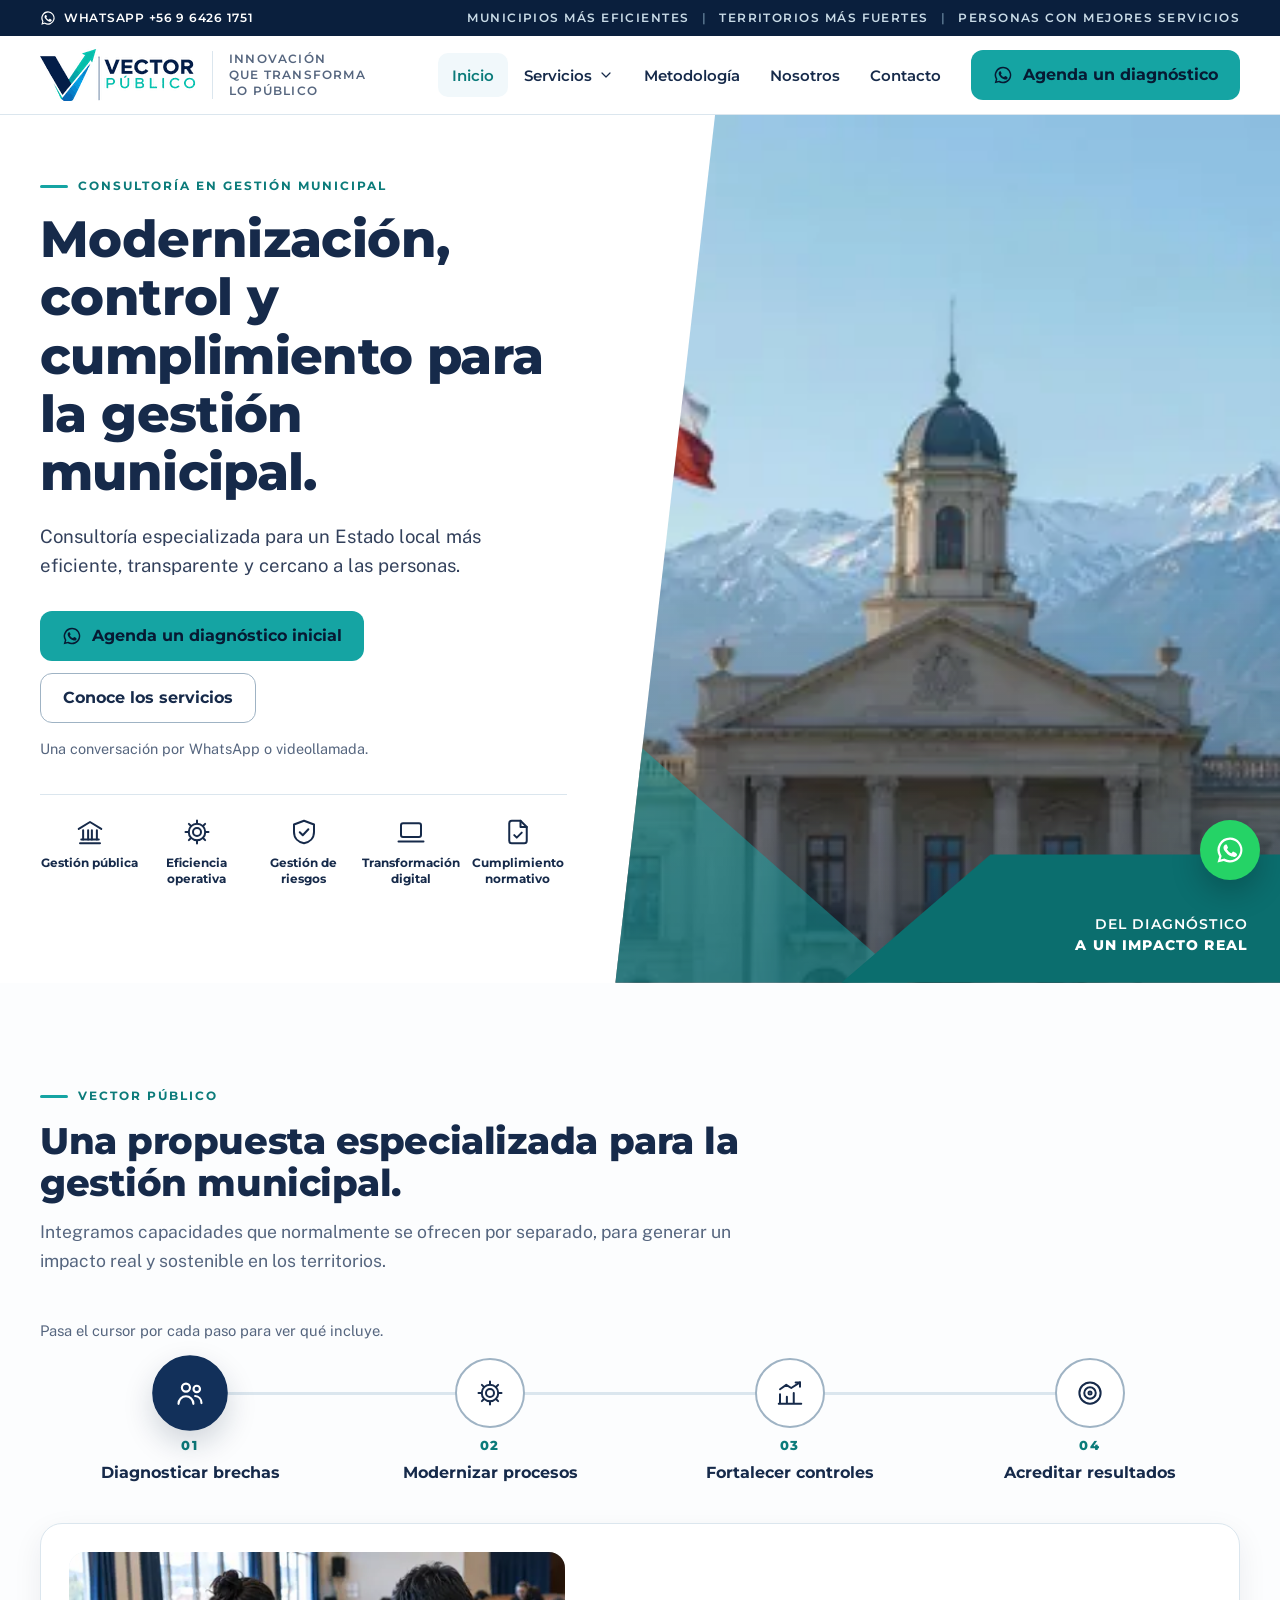
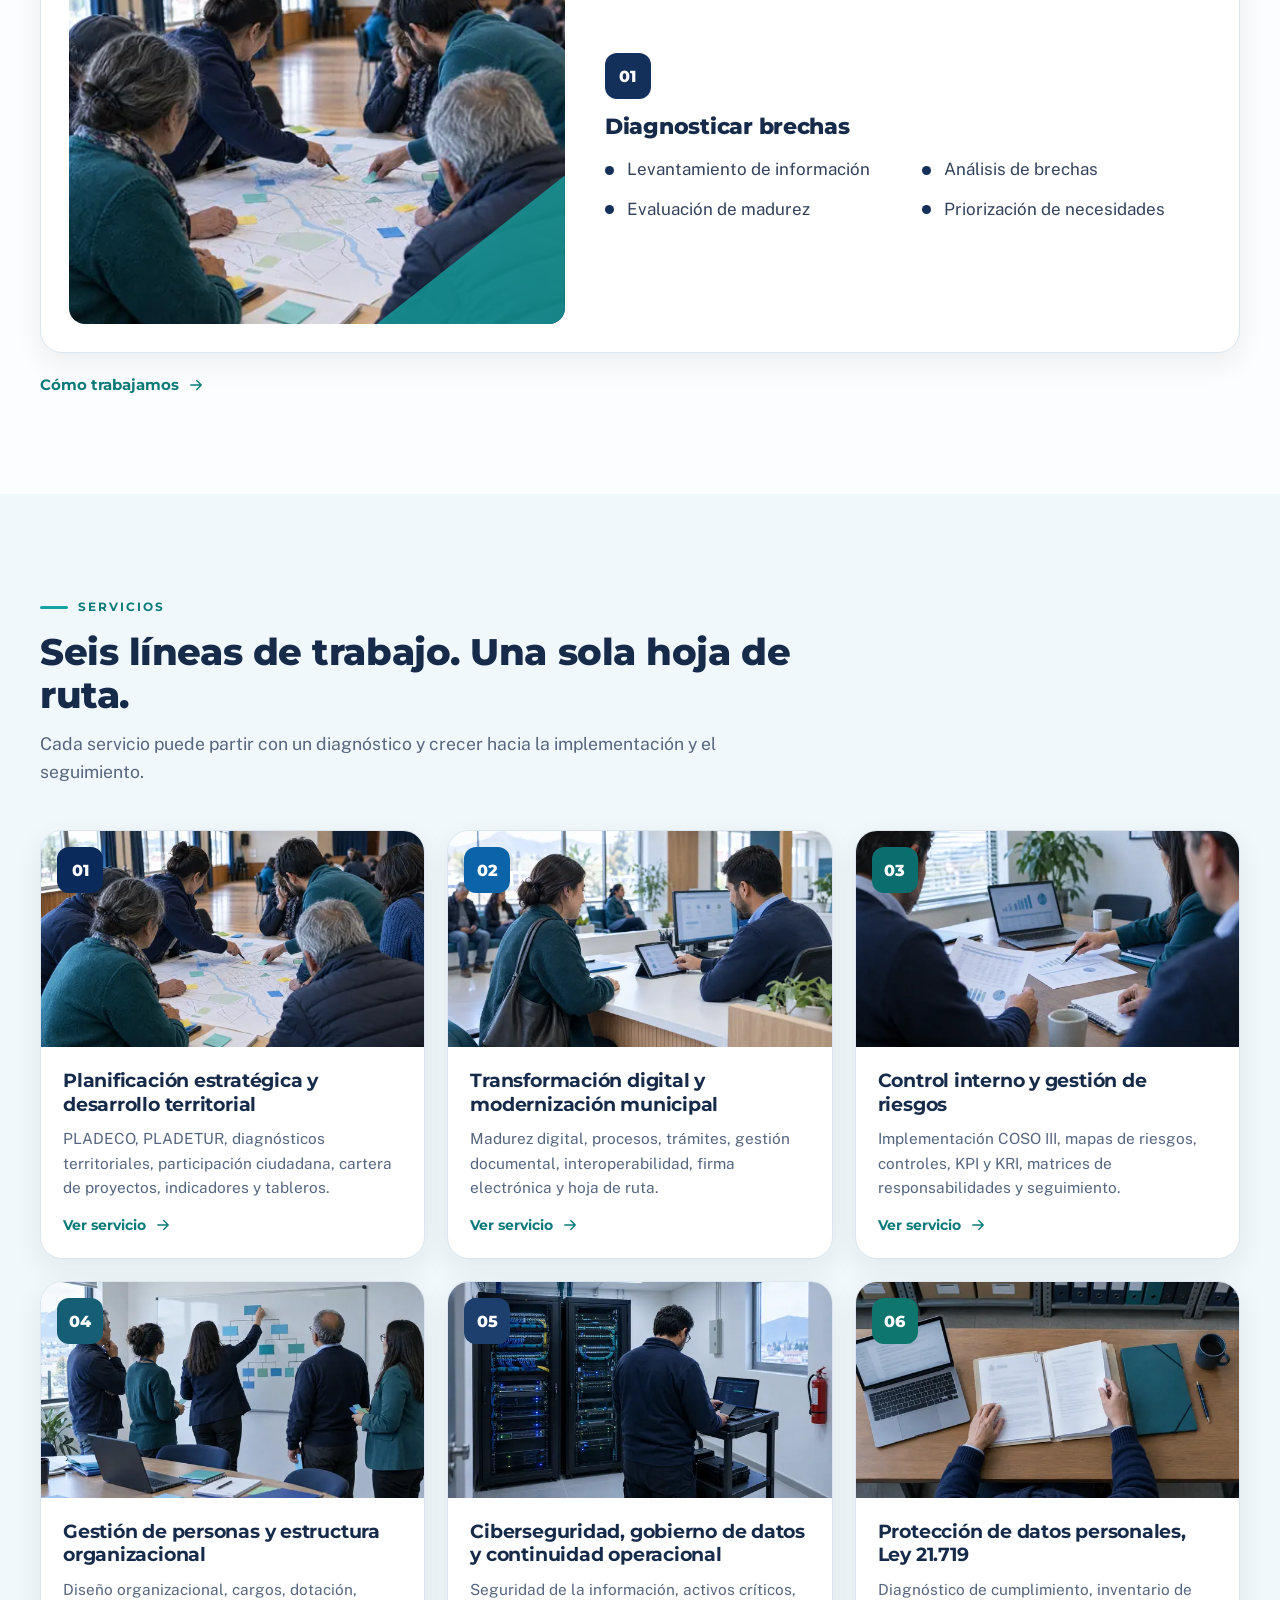
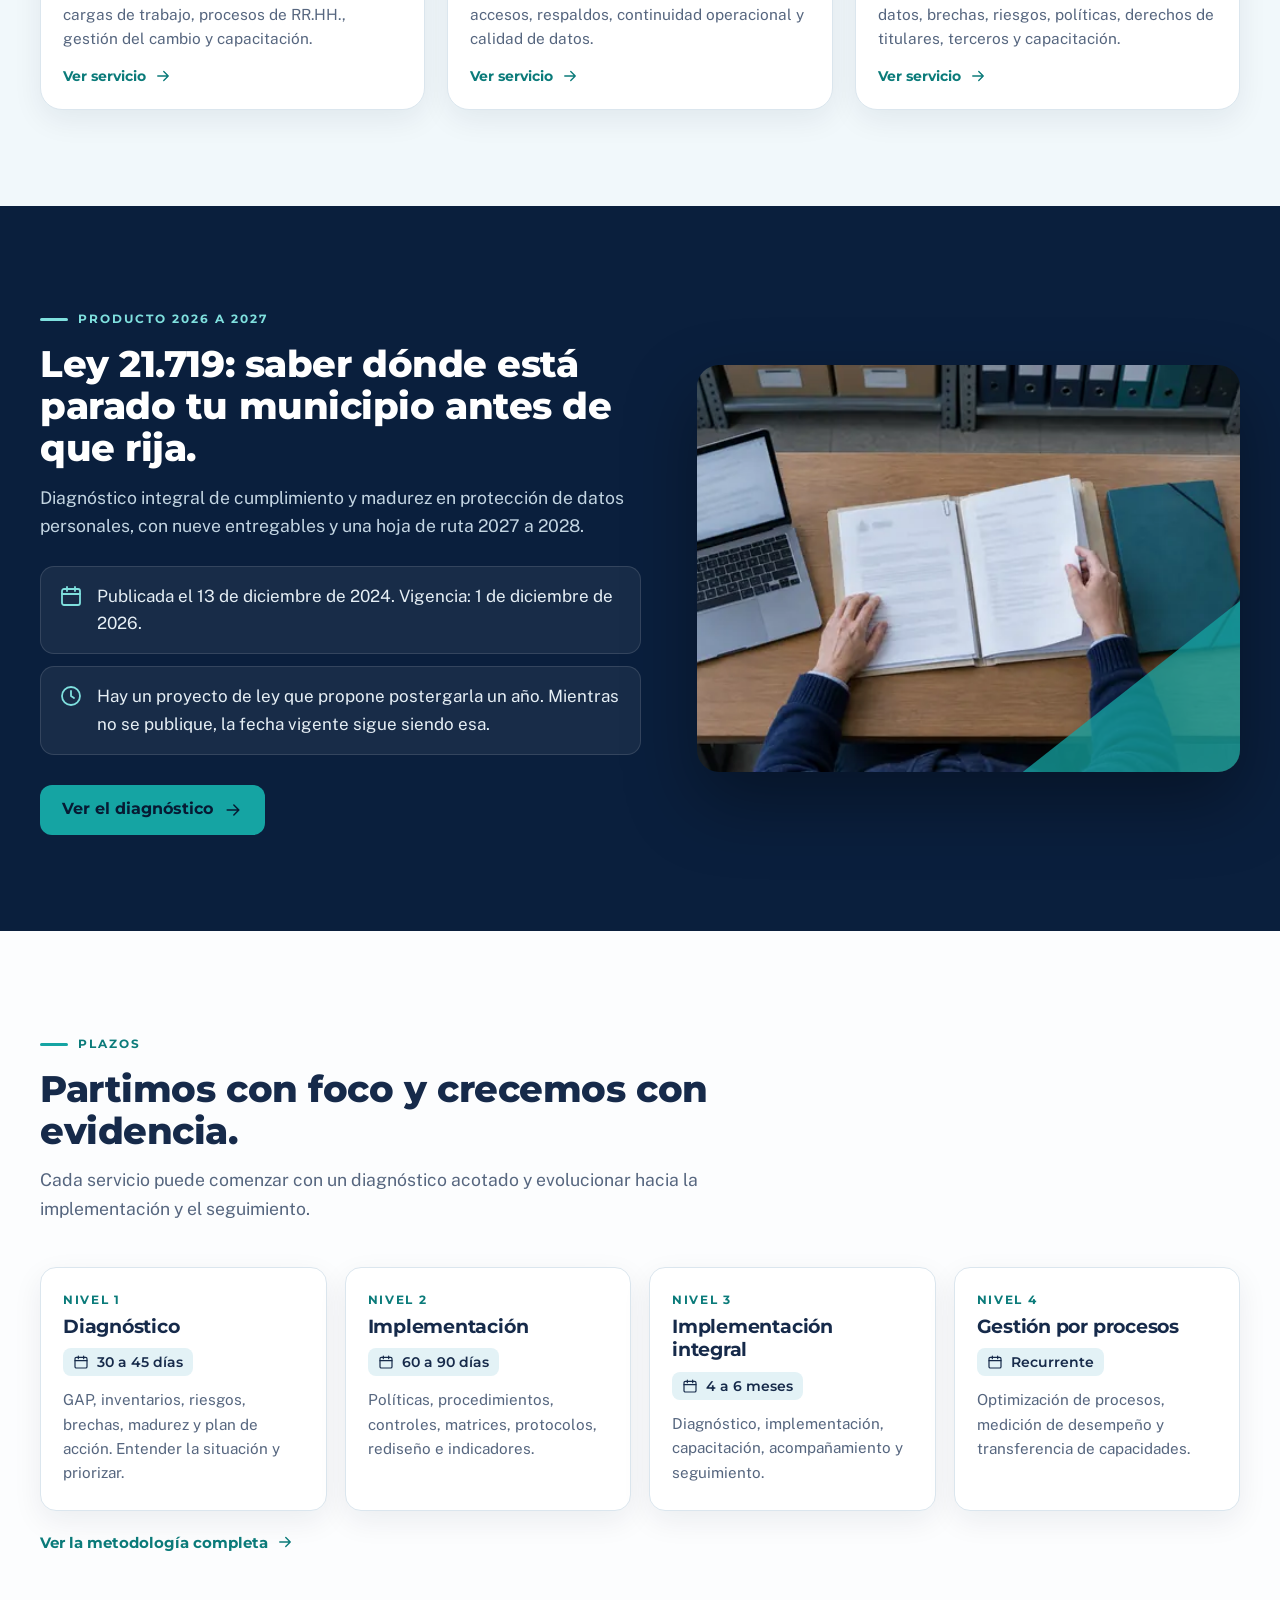
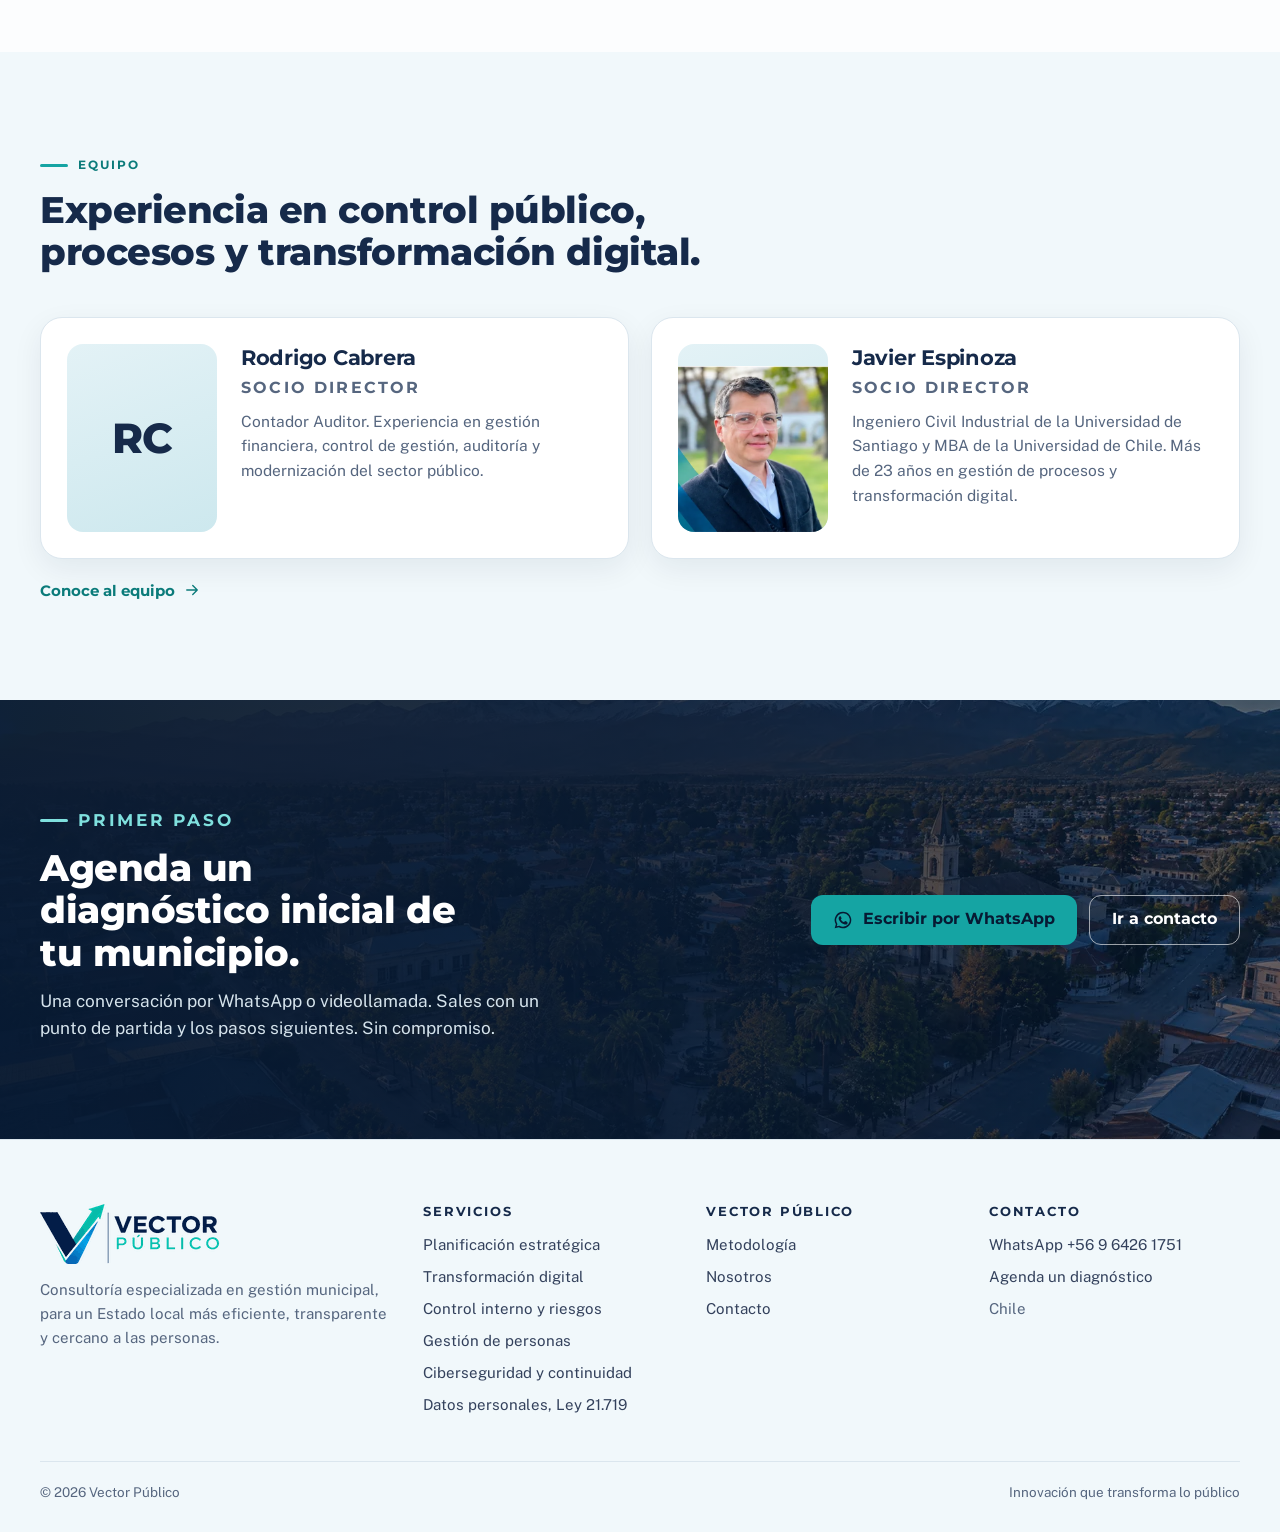
==== index.html @ 1b6b4bf6 "Video del inicio también en celular, con el scroll - Versión liviana del video para celular y tablet" ====
<!doctype html>
<html lang="es-CL">
<head>
<meta charset="utf-8">
<meta name="robots" content="noindex, nofollow">
<meta name="viewport" content="width=device-width, initial-scale=1">
<title>Vector Público · Consultoría en gestión municipal</title>
<meta name="description" content="Consultoría especializada para municipios: planificación y PLADECO, transformación digital, control interno COSO III, gestión de personas, ciberseguridad y protección de datos personales Ley 21.719.">
<meta name="theme-color" content="#0a1f3d">
<!-- DEPLOY STEP: confirmar el dominio en canonical, og:url y og:image -->
<link rel="canonical" href="https://www.vectorpublico.cl/">
<meta property="og:type" content="website">
<meta property="og:locale" content="es_CL">
<meta property="og:site_name" content="Vector Público">
<meta property="og:title" content="Vector Público · Consultoría en gestión municipal">
<meta property="og:description" content="Consultoría especializada para municipios: planificación y PLADECO, transformación digital, control interno COSO III, gestión de personas, ciberseguridad y protección de datos personales Ley 21.719.">
<meta property="og:url" content="https://platoniaaa.github.io/Pagina-para-Vector-Publico/">
<meta property="og:image" content="https://platoniaaa.github.io/Pagina-para-Vector-Publico/assets/img/og-1200.jpg">
<link rel="icon" type="image/png" sizes="64x64" href="assets/favicon-64.png">
<link rel="apple-touch-icon" href="assets/apple-touch-icon.png">
<link rel="preload" href="assets/fonts/montserrat-latin.woff2" as="font" type="font/woff2" crossorigin>
<link rel="preload" href="assets/fonts/publicsans-latin.woff2" as="font" type="font/woff2" crossorigin>
<link rel="stylesheet" href="assets/site.css">
<script>document.documentElement.classList.add('js');setTimeout(function(){if(!window.VP_READY)document.documentElement.classList.remove('js')},3000)</script>
<script type="application/ld+json">{"@context": "https://schema.org", "@type": "ProfessionalService", "name": "Vector Público", "slogan": "Innovación que transforma lo público", "description": "Consultoría especializada en gestión municipal: planificación, transformación digital, control interno, gestión de personas, ciberseguridad y protección de datos personales.", "url": "https://www.vectorpublico.cl/", "logo": "https://www.vectorpublico.cl/assets/logo-480.png", "telephone": "+56964261751", "areaServed": {"@type": "Country", "name": "Chile"}}</script>
</head>
<body>
<a class="skip" href="#contenido">Saltar al contenido</a>
<svg width="0" height="0" style="position:absolute" aria-hidden="true" focusable="false"><symbol id="i-columns" viewBox="0 0 24 24"><path d="M3 9.5L12 4l9 5.5"/><path d="M4 21h16M5 18h14"/><path d="M6.5 10.5V18M10.5 10.5V18M13.5 10.5V18M17.5 10.5V18"/></symbol><symbol id="i-gear" viewBox="0 0 24 24"><circle cx="12" cy="12" r="3.2"/><path d="M12 2.8v2.4M12 18.8v2.4M2.8 12h2.4M18.8 12h2.4M5.5 5.5l1.7 1.7M16.8 16.8l1.7 1.7M5.5 18.5l1.7-1.7M16.8 7.2l1.7-1.7"/><circle cx="12" cy="12" r="6.6"/></symbol><symbol id="i-shield" viewBox="0 0 24 24"><path d="M12 3l8 3v6c0 5-3.5 8.2-8 9-4.5-.8-8-4-8-9V6l8-3z"/><path d="M8.6 12.2l2.4 2.4 4.5-4.8"/></symbol><symbol id="i-laptop" viewBox="0 0 24 24"><rect x="4" y="5" width="16" height="11" rx="1.6"/><path d="M2 19.5h20"/></symbol><symbol id="i-doccheck" viewBox="0 0 24 24"><path d="M14 3H7a2 2 0 0 0-2 2v14a2 2 0 0 0 2 2h10a2 2 0 0 0 2-2V8z"/><path d="M14 3v5h5"/><path d="M9 14.5l2 2 4-4"/></symbol><symbol id="i-doc" viewBox="0 0 24 24"><path d="M14 3H7a2 2 0 0 0-2 2v14a2 2 0 0 0 2 2h10a2 2 0 0 0 2-2V8z"/><path d="M14 3v5h5M9 13h6M9 17h6"/></symbol><symbol id="i-doclock" viewBox="0 0 24 24"><path d="M13 21H7a2 2 0 0 1-2-2V5a2 2 0 0 1 2-2h7l5 5v3"/><path d="M14 3v5h5"/><rect x="14" y="15" width="7" height="6" rx="1"/><path d="M15.8 15v-1.6a1.7 1.7 0 0 1 3.4 0V15"/></symbol><symbol id="i-map" viewBox="0 0 24 24"><path d="M9 4L3 6v14l6-2 6 2 6-2V4l-6 2-6-2z"/><path d="M9 4v14M15 6v14"/></symbol><symbol id="i-org" viewBox="0 0 24 24"><rect x="9" y="3" width="6" height="4.5" rx="1"/><rect x="3" y="16.5" width="6" height="4.5" rx="1"/><rect x="15" y="16.5" width="6" height="4.5" rx="1"/><path d="M12 7.5v4.5M6 16.5V12h12v4.5"/></symbol><symbol id="i-database" viewBox="0 0 24 24"><ellipse cx="12" cy="5.5" rx="7" ry="2.6"/><path d="M5 5.5v13c0 1.4 3.1 2.6 7 2.6s7-1.2 7-2.6v-13"/><path d="M5 12c0 1.4 3.1 2.6 7 2.6s7-1.2 7-2.6"/></symbol><symbol id="i-people" viewBox="0 0 24 24"><circle cx="9" cy="8" r="3"/><path d="M3.5 20c0-3.2 2.5-5.6 5.5-5.6s5.5 2.4 5.5 5.6"/><circle cx="17" cy="9" r="2.4"/><path d="M15.8 14.2c2.6.2 4.7 2.3 4.7 5.3"/></symbol><symbol id="i-user" viewBox="0 0 24 24"><circle cx="12" cy="8" r="4"/><path d="M4.5 21c0-4.2 3.4-7.5 7.5-7.5s7.5 3.3 7.5 7.5"/></symbol><symbol id="i-target" viewBox="0 0 24 24"><circle cx="12" cy="12" r="8.5"/><circle cx="12" cy="12" r="4.6"/><circle cx="12" cy="12" r="1.2"/></symbol><symbol id="i-chart" viewBox="0 0 24 24"><path d="M4 20V11M10 20v-6M16 20V8M3 20.5h18"/></symbol><symbol id="i-chartup" viewBox="0 0 24 24"><path d="M4 20V13M9.5 20v-5M15 20v-8M3 20.5h18"/><path d="M4 9l5-3.5 4 2.5 7-4.5"/><path d="M16.5 3.5H20V7"/></symbol><symbol id="i-check" viewBox="0 0 24 24"><path d="M5 12.5l4.5 4.5L19 7.5"/></symbol><symbol id="i-arrow" viewBox="0 0 24 24"><path d="M5 12h14M13 6l6 6-6 6"/></symbol><symbol id="i-chevron" viewBox="0 0 24 24"><path d="M6 9l6 6 6-6"/></symbol><symbol id="i-plus" viewBox="0 0 24 24"><path d="M12 5v14M5 12h14"/></symbol><symbol id="i-clock" viewBox="0 0 24 24"><circle cx="12" cy="12" r="9"/><path d="M12 7v5l3 2"/></symbol><symbol id="i-calendar" viewBox="0 0 24 24"><rect x="3" y="5" width="18" height="16" rx="2"/><path d="M3 10h18M8 3v4M16 3v4"/></symbol><symbol id="i-bulb" viewBox="0 0 24 24"><path d="M9 18h6M10 21h4"/><path d="M12 3a6 6 0 0 0-3.6 10.8c.7.5 1.1 1.3 1.1 2.1V17h5v-1.1c0-.8.4-1.6 1.1-2.1A6 6 0 0 0 12 3z"/></symbol><symbol id="i-search" viewBox="0 0 24 24"><circle cx="11" cy="11" r="6.5"/><path d="M16 16l5 5"/></symbol><symbol id="i-alert" viewBox="0 0 24 24"><path d="M12 3.5l9.5 16.5h-19z"/><path d="M12 10v4.5M12 17.4v.1"/></symbol><symbol id="i-folder" viewBox="0 0 24 24"><path d="M3 7a2 2 0 0 1 2-2h4l2 2h8a2 2 0 0 1 2 2v8a2 2 0 0 1-2 2H5a2 2 0 0 1-2-2z"/></symbol><symbol id="i-network" viewBox="0 0 24 24"><circle cx="12" cy="5" r="2.5"/><circle cx="5" cy="18.5" r="2.5"/><circle cx="19" cy="18.5" r="2.5"/><path d="M12 7.5v4M12 11.5L6.6 16.6M12 11.5l5.4 5.1"/></symbol><symbol id="i-route" viewBox="0 0 24 24"><circle cx="6" cy="19" r="2"/><circle cx="18" cy="5" r="2"/><path d="M8 19h6.5a3.5 3.5 0 0 0 0-7h-5a3.5 3.5 0 0 1 0-7H16"/></symbol><symbol id="i-refresh" viewBox="0 0 24 24"><path d="M20 11a8 8 0 0 0-14.3-4.9L4 8"/><path d="M4 4v4h4"/><path d="M4 13a8 8 0 0 0 14.3 4.9L20 16"/><path d="M20 20v-4h-4"/></symbol><symbol id="i-leaf" viewBox="0 0 24 24"><path d="M5 19c0-8 5.5-13.5 15-14-.4 9.6-6 15-14 15"/><path d="M5 19c3.5-3.8 6.5-6.4 10-8.4"/></symbol><symbol id="i-coins" viewBox="0 0 24 24"><ellipse cx="9" cy="7" rx="5.5" ry="2.5"/><path d="M3.5 7v4c0 1.4 2.5 2.5 5.5 2.5s5.5-1.1 5.5-2.5V7"/><path d="M9.5 16.3c.9 1.3 3.2 2.2 5.5 2.2 3 0 5.5-1.1 5.5-2.5v-4c0-1.2-1.6-2.2-4-2.5"/></symbol><symbol id="i-chat" viewBox="0 0 24 24"><path d="M4 5h16v11H9.5L5 20v-4H4z"/></symbol><symbol id="i-cap" viewBox="0 0 24 24"><path d="M2 9.5L12 5l10 4.5L12 14z"/><path d="M6 11.5V16c0 1.2 2.7 3 6 3s6-1.8 6-3v-4.5"/></symbol><symbol id="i-menu" viewBox="0 0 24 24"><path d="M4 7h16M4 12h16M4 17h16"/></symbol><symbol id="i-close" viewBox="0 0 24 24"><path d="M6 6l12 12M18 6L6 18"/></symbol><symbol id="i-pin" viewBox="0 0 24 24"><path d="M12 21s-6.5-6-6.5-11a6.5 6.5 0 0 1 13 0c0 5-6.5 11-6.5 11z"/><circle cx="12" cy="10" r="2.4"/></symbol><symbol id="i-layers" viewBox="0 0 24 24"><path d="M12 3l9 5-9 5-9-5 9-5z"/><path d="M3 13l9 5 9-5"/></symbol><symbol id="i-globe" viewBox="0 0 24 24"><circle cx="12" cy="12" r="9"/><path d="M3 12h18M12 3c2.5 2.5 3.8 5.5 3.8 9s-1.3 6.5-3.8 9c-2.5-2.5-3.8-5.5-3.8-9S9.5 5.5 12 3z"/></symbol><symbol id="i-whatsapp" viewBox="0 0 24 24"><path d="M12 2a10 10 0 0 0-8.6 15.1L2 22l5-1.3A10 10 0 1 0 12 2zm0 18.2a8.2 8.2 0 0 1-4.2-1.2l-.3-.2-3 .8.8-2.9-.2-.3A8.2 8.2 0 1 1 12 20.2zm4.5-6.1c-.2-.1-1.5-.7-1.7-.8-.2-.1-.4-.1-.6.1l-.8 1c-.1.2-.3.2-.5.1a6.7 6.7 0 0 1-3.3-2.9c-.3-.4.2-.4.7-1.3.1-.2 0-.3 0-.5l-.8-1.8c-.2-.5-.4-.4-.6-.4h-.5a1 1 0 0 0-.7.3 3 3 0 0 0-.9 2.2c0 1.3.9 2.5 1.1 2.7.1.2 1.9 2.9 4.6 4 1.7.7 2.3.8 3.2.7.5-.1 1.5-.6 1.7-1.2.2-.6.2-1.1.2-1.2-.1-.1-.3-.2-.6-.3z"/></symbol></svg>
<div class="topbar"><div class="wrap"><a href="https://wa.me/56964261751?text=Hola%2C%20quiero%20agendar%20un%20diagn%C3%B3stico%20inicial%20para%20mi%20municipio." target="_blank" rel="noopener"><svg class="ic fill" aria-hidden="true" focusable="false"><use href="#i-whatsapp"/></svg>WhatsApp +56 9 6426 1751</a><p class="claims"><span>Municipios más eficientes</span><span>Territorios más fuertes</span><span>Personas con mejores servicios</span></p></div></div>
<header class="site-header">
<div class="wrap">
<a class="brand" href="index.html" aria-label="Vector Público, ir al inicio"><img src="assets/logo-marca-156.png" srcset="assets/logo-marca-156.png 1x, assets/logo-marca-195.png 1.25x, assets/logo-marca-234.png 1.5x, assets/logo-marca-312.png 2x, assets/logo-marca-468.png 3x" alt="Vector Público" width="156" height="52"><span class="brand-tag">Innovación<br>que transforma<br>lo público</span></a>
<nav class="nav" id="menu" aria-label="Principal">
<ul>
<li><a class="navlink" href="index.html" aria-current="page">Inicio</a></li>
<li class="dd"><button class="dd-btn" type="button" aria-expanded="false" aria-controls="dd-servicios">Servicios<svg class="ic chev" aria-hidden="true" focusable="false"><use href="#i-chevron"/></svg></button>
<div class="dd-menu" id="dd-servicios"><a href="servicios/planificacion-estrategica.html"><svg class="ic" aria-hidden="true" focusable="false"><use href="#i-map"/></svg><span><b>Planificación estratégica y desarrollo territorial</b><small>PLADECO, PLADETUR, participación e indicadores</small></span></a><a href="servicios/transformacion-digital.html"><svg class="ic" aria-hidden="true" focusable="false"><use href="#i-laptop"/></svg><span><b>Transformación digital y modernización municipal</b><small>Madurez digital, procesos, trámites e interoperabilidad</small></span></a><a href="servicios/control-interno.html"><svg class="ic" aria-hidden="true" focusable="false"><use href="#i-shield"/></svg><span><b>Control interno y gestión de riesgos</b><small>COSO III, mapa de riesgos, controles y seguimiento</small></span></a><a href="servicios/gestion-de-personas.html"><svg class="ic" aria-hidden="true" focusable="false"><use href="#i-org"/></svg><span><b>Gestión de personas y estructura organizacional</b><small>Plantas, dotación, cargas de trabajo y RR.HH.</small></span></a><a href="servicios/ciberseguridad.html"><svg class="ic" aria-hidden="true" focusable="false"><use href="#i-database"/></svg><span><b>Ciberseguridad, gobierno de datos y continuidad operacional</b><small>Activos críticos, accesos, respaldos y continuidad</small></span></a><a href="servicios/proteccion-de-datos.html"><svg class="ic" aria-hidden="true" focusable="false"><use href="#i-doclock"/></svg><span><b>Protección de datos personales, Ley 21.719</b><small>Diagnóstico de cumplimiento, inventario y políticas</small></span></a></div></li>
<li><a class="navlink" href="metodologia.html">Metodología</a></li>
<li><a class="navlink" href="nosotros.html">Nosotros</a></li>
<li><a class="navlink" href="contacto.html">Contacto</a></li>
</ul>
<a class="btn header-cta" href="https://wa.me/56964261751?text=Hola%2C%20quiero%20agendar%20un%20diagn%C3%B3stico%20inicial%20para%20mi%20municipio." target="_blank" rel="noopener"><svg class="ic fill" aria-hidden="true" focusable="false"><use href="#i-whatsapp"/></svg>Agenda un diagnóstico</a>
</nav>
<button class="menu-btn" type="button" aria-expanded="false" aria-controls="menu" aria-label="Abrir menú"><svg class="ic i-open" aria-hidden="true" focusable="false"><use href="#i-menu"/></svg><svg class="ic i-close" aria-hidden="true" focusable="false"><use href="#i-close"/></svg></button>
</div>
</header>
<main id="contenido" tabindex="-1">
<section class="hero">
<div class="hero-grid">
<div class="hero-copy">
<p class="kicker">Consultoría en gestión municipal</p>
<h1>Modernización, control y cumplimiento para la gestión municipal.</h1>
<p class="lead">Consultoría especializada para un Estado local más eficiente, transparente y cercano a las personas.</p>
<div class="actions"><a class="btn" href="https://wa.me/56964261751?text=Hola%2C%20quiero%20agendar%20un%20diagn%C3%B3stico%20inicial%20para%20mi%20municipio." target="_blank" rel="noopener"><svg class="ic fill" aria-hidden="true" focusable="false"><use href="#i-whatsapp"/></svg>Agenda un diagnóstico inicial</a><a class="btn btn-ghost" href="#servicios">Conoce los servicios</a></div>
<p class="micro">Una conversación por WhatsApp o videollamada.</p>
<ul class="pillars" aria-label="Ámbitos de trabajo"><li><svg class="ic" aria-hidden="true" focusable="false"><use href="#i-columns"/></svg><span>Gestión pública</span></li><li><svg class="ic" aria-hidden="true" focusable="false"><use href="#i-gear"/></svg><span>Eficiencia operativa</span></li><li><svg class="ic" aria-hidden="true" focusable="false"><use href="#i-shield"/></svg><span>Gestión de riesgos</span></li><li><svg class="ic" aria-hidden="true" focusable="false"><use href="#i-laptop"/></svg><span>Transformación digital</span></li><li><svg class="ic" aria-hidden="true" focusable="false"><use href="#i-doccheck"/></svg><span>Cumplimiento normativo</span></li></ul>
</div>
<figure class="hero-media" data-video="assets/video/hero-inicio.mp4" data-video-movil="assets/video/hero-inicio-movil.mp4"><picture><source media="(max-width: 900px)" type="image/webp" srcset="assets/img/inicio-movil-480.webp 480w, assets/img/inicio-movil-720.webp 720w, assets/img/inicio-movil-960.webp 960w, assets/img/inicio-movil-1280.webp 1280w, assets/img/inicio-movil-1600.webp 1600w" sizes="100vw"><source media="(min-width: 901px)" type="image/webp" srcset="assets/img/inicio-crop-720.webp 720w, assets/img/inicio-crop-1080.webp 1080w, assets/img/inicio-crop-1440.webp 1440w, assets/img/inicio-crop-2048.webp 2048w" sizes="55vw"><source type="image/webp" srcset="assets/img/inicio-640.webp 640w, assets/img/inicio-960.webp 960w, assets/img/inicio-1280.webp 1280w, assets/img/inicio-1600.webp 1600w, assets/img/inicio-1920.webp 1920w, assets/img/inicio-2400.webp 2400w" sizes="(max-width: 900px) 100vw, (min-width: 1877px) 55vw, 1032px"><img src="assets/img/inicio-960.jpg" srcset="assets/img/inicio-960.jpg 960w, assets/img/inicio-1600.jpg 1600w" sizes="(max-width: 900px) 100vw, (min-width: 1877px) 55vw, 1032px" width="1600" height="900" alt="Edificio consistorial frente a la plaza, con la bandera de Chile y la cordillera de fondo" style="object-position:55% 50%" loading="eager" decoding="async" fetchpriority="high"></picture><video muted playsinline preload="none" aria-hidden="true" tabindex="-1" disablepictureinpicture></video><span class="tri" aria-hidden="true"></span><p class="claim"><span>Del diagnóstico</span> <b>a un impacto real</b></p></figure>
</div>
</section>

<section class="section" id="propuesta">
<div class="wrap">
<div class="sec-head reveal"><p class="kicker">Vector Público</p><h2>Una propuesta especializada para la gestión municipal.</h2><p class="lede">Integramos capacidades que normalmente se ofrecen por separado, para generar un impacto real y sostenible en los territorios.</p></div>
<div class="journey reveal" data-journey>
<p class="flow-hint"><span class="h-fine">Pasa el cursor por cada paso para ver qué incluye.</span><span class="h-touch">Toca un paso para ver qué incluye.</span></p>
<div class="journey-track"><div class="journey-step is-open" style="--c:#12305a"><button class="journey-btn" type="button" id="paso-1-btn" aria-controls="paso-1"><span class="journey-ico"><svg class="ic" aria-hidden="true" focusable="false"><use href="#i-people"/></svg></span><span class="journey-n">01</span><span class="journey-t">Diagnosticar brechas</span></button><div class="journey-panel" id="paso-1" role="region" aria-labelledby="paso-1-btn"><div class="journey-ph"><picture><source type="image/webp" srcset="assets/img/planificacion-640.webp 640w, assets/img/planificacion-960.webp 960w, assets/img/planificacion-1280.webp 1280w, assets/img/planificacion-1600.webp 1600w, assets/img/planificacion-1920.webp 1920w, assets/img/planificacion-2400.webp 2400w" sizes="(max-width: 900px) calc(100vw - 48px), (max-height: 500px) and (pointer: coarse) calc(100vw - 48px), 480px"><img src="assets/img/planificacion-960.jpg" srcset="assets/img/planificacion-960.jpg 960w, assets/img/planificacion-1600.jpg 1600w" sizes="(max-width: 900px) calc(100vw - 48px), (max-height: 500px) and (pointer: coarse) calc(100vw - 48px), 480px" width="1600" height="900" alt="Vecinos y planificadores municipales trabajan sobre un mapa de la comuna en un taller participativo" style="object-position:50% 55%" loading="lazy" decoding="async"></picture><span class="tri" aria-hidden="true"></span></div><div class="journey-body"><span class="num">01</span><h3>Diagnosticar brechas</h3><ul class="journey-list"><li>Levantamiento de información</li><li>Análisis de brechas</li><li>Evaluación de madurez</li><li>Priorización de necesidades</li></ul></div></div></div><div class="journey-step" style="--c:#0b63a8"><button class="journey-btn" type="button" id="paso-2-btn" aria-controls="paso-2"><span class="journey-ico"><svg class="ic" aria-hidden="true" focusable="false"><use href="#i-gear"/></svg></span><span class="journey-n">02</span><span class="journey-t">Modernizar procesos</span></button><div class="journey-panel" id="paso-2" role="region" aria-labelledby="paso-2-btn"><div class="journey-ph"><picture><source type="image/webp" srcset="assets/img/digital-640.webp 640w, assets/img/digital-960.webp 960w, assets/img/digital-1280.webp 1280w, assets/img/digital-1600.webp 1600w, assets/img/digital-1920.webp 1920w, assets/img/digital-2400.webp 2400w" sizes="(max-width: 900px) calc(100vw - 48px), (max-height: 500px) and (pointer: coarse) calc(100vw - 48px), 480px"><img src="assets/img/digital-960.jpg" srcset="assets/img/digital-960.jpg 960w, assets/img/digital-1600.jpg 1600w" sizes="(max-width: 900px) calc(100vw - 48px), (max-height: 500px) and (pointer: coarse) calc(100vw - 48px), 480px" width="1600" height="900" alt="Funcionario municipal atiende a una vecina con un trámite digital en el mesón de atención" style="object-position:50% 50%" loading="lazy" decoding="async"></picture><span class="tri" aria-hidden="true"></span></div><div class="journey-body"><span class="num">02</span><h3>Modernizar procesos</h3><ul class="journey-list"><li>Diseño de soluciones</li><li>Rediseño de procesos</li><li>Definición de modelo operativo</li><li>Plan de implementación</li></ul></div></div></div><div class="journey-step" style="--c:#0b6e6e"><button class="journey-btn" type="button" id="paso-3-btn" aria-controls="paso-3"><span class="journey-ico"><svg class="ic" aria-hidden="true" focusable="false"><use href="#i-chartup"/></svg></span><span class="journey-n">03</span><span class="journey-t">Fortalecer controles</span></button><div class="journey-panel" id="paso-3" role="region" aria-labelledby="paso-3-btn"><div class="journey-ph"><picture><source type="image/webp" srcset="assets/img/control-640.webp 640w, assets/img/control-960.webp 960w, assets/img/control-1280.webp 1280w, assets/img/control-1600.webp 1600w, assets/img/control-1920.webp 1920w, assets/img/control-2400.webp 2400w" sizes="(max-width: 900px) calc(100vw - 48px), (max-height: 500px) and (pointer: coarse) calc(100vw - 48px), 480px"><img src="assets/img/control-960.jpg" srcset="assets/img/control-960.jpg 960w, assets/img/control-1600.jpg 1600w" sizes="(max-width: 900px) calc(100vw - 48px), (max-height: 500px) and (pointer: coarse) calc(100vw - 48px), 480px" width="1600" height="900" alt="Funcionarios municipales revisan una matriz de riesgos y un informe en una sala de reuniones" style="object-position:55% 50%" loading="lazy" decoding="async"></picture><span class="tri" aria-hidden="true"></span></div><div class="journey-body"><span class="num">03</span><h3>Fortalecer controles</h3><ul class="journey-list"><li>Identificación de riesgos</li><li>Evaluación de impacto</li><li>Definición de controles</li><li>Elaboración de planes de tratamiento</li></ul></div></div></div><div class="journey-step" style="--c:#0f766e"><button class="journey-btn" type="button" id="paso-4-btn" aria-controls="paso-4"><span class="journey-ico"><svg class="ic" aria-hidden="true" focusable="false"><use href="#i-target"/></svg></span><span class="journey-n">04</span><span class="journey-t">Acreditar resultados</span></button><div class="journey-panel" id="paso-4" role="region" aria-labelledby="paso-4-btn"><div class="journey-ph"><picture><source type="image/webp" srcset="assets/img/metodologia-640.webp 640w, assets/img/metodologia-960.webp 960w, assets/img/metodologia-1280.webp 1280w, assets/img/metodologia-1600.webp 1600w, assets/img/metodologia-1920.webp 1920w, assets/img/metodologia-2400.webp 2400w" sizes="(max-width: 900px) calc(100vw - 48px), (max-height: 500px) and (pointer: coarse) calc(100vw - 48px), 480px"><img src="assets/img/metodologia-960.jpg" srcset="assets/img/metodologia-960.jpg 960w, assets/img/metodologia-1600.jpg 1600w" sizes="(max-width: 900px) calc(100vw - 48px), (max-height: 500px) and (pointer: coarse) calc(100vw - 48px), 480px" width="1600" height="900" alt="Equipo arma una hoja de ruta con tarjetas sobre un muro de vidrio" style="object-position:45% 50%" loading="lazy" decoding="async"></picture><span class="tri" aria-hidden="true"></span></div><div class="journey-body"><span class="num">04</span><h3>Acreditar resultados</h3><ul class="journey-list"><li>Definición de KPI</li><li>Tableros de control</li><li>Medición de resultados</li><li>Reportes de avance</li></ul></div></div></div></div>
<a class="link-more" href="metodologia.html">Cómo trabajamos<svg class="ic" aria-hidden="true" focusable="false"><use href="#i-arrow"/></svg></a>
</div>
</div>
</section>

<section class="section sky" id="servicios">
<div class="wrap">
<div class="sec-head reveal"><p class="kicker">Servicios</p><h2>Seis líneas de trabajo. Una sola hoja de ruta.</h2><p class="lede">Cada servicio puede partir con un diagnóstico y crecer hacia la implementación y el seguimiento.</p></div>
<div class="svc-grid stagger"><a class="svc-card" href="servicios/planificacion-estrategica.html"><div class="ph"><picture><source type="image/webp" srcset="assets/img/planificacion-640.webp 640w, assets/img/planificacion-960.webp 960w, assets/img/planificacion-1280.webp 1280w, assets/img/planificacion-1600.webp 1600w, assets/img/planificacion-1920.webp 1920w, assets/img/planificacion-2400.webp 2400w" sizes="(max-width: 640px) calc(100vw - 48px), (max-width: 1000px) 50vw, 400px"><img src="assets/img/planificacion-960.jpg" srcset="assets/img/planificacion-960.jpg 960w, assets/img/planificacion-1600.jpg 1600w" sizes="(max-width: 640px) calc(100vw - 48px), (max-width: 1000px) 50vw, 400px" width="1600" height="900" alt="Vecinos y planificadores municipales trabajan sobre un mapa de la comuna en un taller participativo" style="object-position:50% 55%" loading="lazy" decoding="async"></picture><span class="num" style="--c:#0a2a5c">01</span></div><div class="body"><h3>Planificación estratégica y desarrollo territorial</h3><p>PLADECO, PLADETUR, diagnósticos territoriales, participación ciudadana, cartera de proyectos, indicadores y tableros.</p><span class="more">Ver servicio<svg class="ic" aria-hidden="true" focusable="false"><use href="#i-arrow"/></svg></span></div></a><a class="svc-card" href="servicios/transformacion-digital.html"><div class="ph"><picture><source type="image/webp" srcset="assets/img/digital-640.webp 640w, assets/img/digital-960.webp 960w, assets/img/digital-1280.webp 1280w, assets/img/digital-1600.webp 1600w, assets/img/digital-1920.webp 1920w, assets/img/digital-2400.webp 2400w" sizes="(max-width: 640px) calc(100vw - 48px), (max-width: 1000px) 50vw, 400px"><img src="assets/img/digital-960.jpg" srcset="assets/img/digital-960.jpg 960w, assets/img/digital-1600.jpg 1600w" sizes="(max-width: 640px) calc(100vw - 48px), (max-width: 1000px) 50vw, 400px" width="1600" height="900" alt="Funcionario municipal atiende a una vecina con un trámite digital en el mesón de atención" style="object-position:50% 50%" loading="lazy" decoding="async"></picture><span class="num" style="--c:#0b63a8">02</span></div><div class="body"><h3>Transformación digital y modernización municipal</h3><p>Madurez digital, procesos, trámites, gestión documental, interoperabilidad, firma electrónica y hoja de ruta.</p><span class="more">Ver servicio<svg class="ic" aria-hidden="true" focusable="false"><use href="#i-arrow"/></svg></span></div></a><a class="svc-card" href="servicios/control-interno.html"><div class="ph"><picture><source type="image/webp" srcset="assets/img/control-640.webp 640w, assets/img/control-960.webp 960w, assets/img/control-1280.webp 1280w, assets/img/control-1600.webp 1600w, assets/img/control-1920.webp 1920w, assets/img/control-2400.webp 2400w" sizes="(max-width: 640px) calc(100vw - 48px), (max-width: 1000px) 50vw, 400px"><img src="assets/img/control-960.jpg" srcset="assets/img/control-960.jpg 960w, assets/img/control-1600.jpg 1600w" sizes="(max-width: 640px) calc(100vw - 48px), (max-width: 1000px) 50vw, 400px" width="1600" height="900" alt="Funcionarios municipales revisan una matriz de riesgos y un informe en una sala de reuniones" style="object-position:55% 50%" loading="lazy" decoding="async"></picture><span class="num" style="--c:#0b6e6e">03</span></div><div class="body"><h3>Control interno y gestión de riesgos</h3><p>Implementación COSO III, mapas de riesgos, controles, KPI y KRI, matrices de responsabilidades y seguimiento.</p><span class="more">Ver servicio<svg class="ic" aria-hidden="true" focusable="false"><use href="#i-arrow"/></svg></span></div></a><a class="svc-card" href="servicios/gestion-de-personas.html"><div class="ph"><picture><source type="image/webp" srcset="assets/img/personas-640.webp 640w, assets/img/personas-960.webp 960w, assets/img/personas-1280.webp 1280w, assets/img/personas-1600.webp 1600w, assets/img/personas-1920.webp 1920w, assets/img/personas-2400.webp 2400w" sizes="(max-width: 640px) calc(100vw - 48px), (max-width: 1000px) 50vw, 400px"><img src="assets/img/personas-960.jpg" srcset="assets/img/personas-960.jpg 960w, assets/img/personas-1600.jpg 1600w" sizes="(max-width: 640px) calc(100vw - 48px), (max-width: 1000px) 50vw, 400px" width="1600" height="900" alt="Equipo municipal revisa un organigrama en una pizarra" style="object-position:50% 40%" loading="lazy" decoding="async"></picture><span class="num" style="--c:#155e75">04</span></div><div class="body"><h3>Gestión de personas y estructura organizacional</h3><p>Diseño organizacional, cargos, dotación, cargas de trabajo, procesos de RR.HH., gestión del cambio y capacitación.</p><span class="more">Ver servicio<svg class="ic" aria-hidden="true" focusable="false"><use href="#i-arrow"/></svg></span></div></a><a class="svc-card" href="servicios/ciberseguridad.html"><div class="ph"><picture><source type="image/webp" srcset="assets/img/ciberseguridad-640.webp 640w, assets/img/ciberseguridad-960.webp 960w, assets/img/ciberseguridad-1280.webp 1280w, assets/img/ciberseguridad-1600.webp 1600w, assets/img/ciberseguridad-1920.webp 1920w, assets/img/ciberseguridad-2400.webp 2400w" sizes="(max-width: 640px) calc(100vw - 48px), (max-width: 1000px) 50vw, 400px"><img src="assets/img/ciberseguridad-960.jpg" srcset="assets/img/ciberseguridad-960.jpg 960w, assets/img/ciberseguridad-1600.jpg 1600w" sizes="(max-width: 640px) calc(100vw - 48px), (max-width: 1000px) 50vw, 400px" width="1600" height="900" alt="Técnico municipal revisa los respaldos en la sala de servidores" style="object-position:45% 50%" loading="lazy" decoding="async"></picture><span class="num" style="--c:#1d3f6e">05</span></div><div class="body"><h3>Ciberseguridad, gobierno de datos y continuidad operacional</h3><p>Seguridad de la información, activos críticos, accesos, respaldos, continuidad operacional y calidad de datos.</p><span class="more">Ver servicio<svg class="ic" aria-hidden="true" focusable="false"><use href="#i-arrow"/></svg></span></div></a><a class="svc-card" href="servicios/proteccion-de-datos.html"><div class="ph"><picture><source type="image/webp" srcset="assets/img/datos-640.webp 640w, assets/img/datos-960.webp 960w, assets/img/datos-1280.webp 1280w, assets/img/datos-1600.webp 1600w, assets/img/datos-1920.webp 1920w, assets/img/datos-2400.webp 2400w" sizes="(max-width: 640px) calc(100vw - 48px), (max-width: 1000px) 50vw, 400px"><img src="assets/img/datos-960.jpg" srcset="assets/img/datos-960.jpg 960w, assets/img/datos-1600.jpg 1600w" sizes="(max-width: 640px) calc(100vw - 48px), (max-width: 1000px) 50vw, 400px" width="1600" height="900" alt="Manos de una funcionaria revisan un expediente junto al archivo municipal" style="object-position:50% 45%" loading="lazy" decoding="async"></picture><span class="num" style="--c:#0f766e">06</span></div><div class="body"><h3>Protección de datos personales, Ley 21.719</h3><p>Diagnóstico de cumplimiento, inventario de datos, brechas, riesgos, políticas, derechos de titulares, terceros y capacitación.</p><span class="more">Ver servicio<svg class="ic" aria-hidden="true" focusable="false"><use href="#i-arrow"/></svg></span></div></a></div>
</div>
</section>

<section class="feature" aria-labelledby="ley-t">
<div class="wrap">
<div class="reveal">
<p class="kicker">Producto 2026 a 2027</p>
<h2 id="ley-t">Ley 21.719: saber dónde está parado tu municipio antes de que rija.</h2>
<p class="lede">Diagnóstico integral de cumplimiento y madurez en protección de datos personales, con nueve entregables y una hoja de ruta 2027 a 2028.</p>
<div class="facts">
<div class="fact"><svg class="ic" aria-hidden="true" focusable="false"><use href="#i-calendar"/></svg><p>Publicada el 13 de diciembre de 2024. Vigencia: 1 de diciembre de 2026.</p></div>
<div class="fact"><svg class="ic" aria-hidden="true" focusable="false"><use href="#i-clock"/></svg><p>Hay un proyecto de ley que propone postergarla un año. Mientras no se publique, la fecha vigente sigue siendo esa.</p></div>
</div>
<div class="actions"><a class="btn" href="servicios/proteccion-de-datos.html">Ver el diagnóstico<svg class="ic" aria-hidden="true" focusable="false"><use href="#i-arrow"/></svg></a></div>
</div>
<figure class="media reveal"><picture><source type="image/webp" srcset="assets/img/datos-640.webp 640w, assets/img/datos-960.webp 960w, assets/img/datos-1280.webp 1280w, assets/img/datos-1600.webp 1600w, assets/img/datos-1920.webp 1920w, assets/img/datos-2400.webp 2400w" sizes="(max-width: 900px) calc(100vw - 48px), 540px"><img src="assets/img/datos-960.jpg" srcset="assets/img/datos-960.jpg 960w, assets/img/datos-1600.jpg 1600w" sizes="(max-width: 900px) calc(100vw - 48px), 540px" width="1600" height="900" alt="Manos de una funcionaria revisan un expediente junto al archivo municipal" style="object-position:50% 45%" loading="lazy" decoding="async"></picture><span class="tri" aria-hidden="true"></span></figure>
</div>
</section>

<section class="section">
<div class="wrap">
<div class="sec-head reveal"><p class="kicker">Plazos</p><h2>Partimos con foco y crecemos con evidencia.</h2><p class="lede">Cada servicio puede comenzar con un diagnóstico acotado y evolucionar hacia la implementación y el seguimiento.</p></div>
<div class="levels stagger"><article class="level"><p class="tag">Nivel 1</p><h3>Diagnóstico</h3><span class="dur"><svg class="ic" aria-hidden="true" focusable="false"><use href="#i-calendar"/></svg>30 a 45 días</span><p>GAP, inventarios, riesgos, brechas, madurez y plan de acción. Entender la situación y priorizar.</p></article><article class="level"><p class="tag">Nivel 2</p><h3>Implementación</h3><span class="dur"><svg class="ic" aria-hidden="true" focusable="false"><use href="#i-calendar"/></svg>60 a 90 días</span><p>Políticas, procedimientos, controles, matrices, protocolos, rediseño e indicadores.</p></article><article class="level"><p class="tag">Nivel 3</p><h3>Implementación integral</h3><span class="dur"><svg class="ic" aria-hidden="true" focusable="false"><use href="#i-calendar"/></svg>4 a 6 meses</span><p>Diagnóstico, implementación, capacitación, acompañamiento y seguimiento.</p></article><article class="level"><p class="tag">Nivel 4</p><h3>Gestión por procesos</h3><span class="dur"><svg class="ic" aria-hidden="true" focusable="false"><use href="#i-calendar"/></svg>Recurrente</span><p>Optimización de procesos, medición de desempeño y transferencia de capacidades.</p></article></div>
<a class="link-more" href="metodologia.html">Ver la metodología completa<svg class="ic" aria-hidden="true" focusable="false"><use href="#i-arrow"/></svg></a>
</div>
</section>

<section class="section sky">
<div class="wrap">
<div class="sec-head reveal"><p class="kicker">Equipo</p><h2>Experiencia en control público, procesos y transformación digital.</h2></div>
<div class="team stagger">
<article class="person"><div class="avatar" aria-hidden="true">RC</div><div><h3>Rodrigo Cabrera</h3><p class="role-t">Socio Director</p><p>Contador Auditor. Experiencia en gestión financiera, control de gestión, auditoría y modernización del sector público.</p></div></article>
<article class="person"><div class="avatar"><picture><source type="image/webp" srcset="assets/img/javier-espinoza.webp"><img src="assets/img/javier-espinoza.jpg" alt="Javier Espinoza, socio director de Vector Público" width="520" height="502" loading="lazy" decoding="async"></picture></div><div><h3>Javier Espinoza</h3><p class="role-t">Socio Director</p><p>Ingeniero Civil Industrial de la Universidad de Santiago y MBA de la Universidad de Chile. Más de 23 años en gestión de procesos y transformación digital.</p></div></article>
</div>
<a class="link-more" href="nosotros.html">Conoce al equipo<svg class="ic" aria-hidden="true" focusable="false"><use href="#i-arrow"/></svg></a>
</div>
</section>
<section class="cta-band" aria-labelledby="cta-t">
<div class="bg" aria-hidden="true"><picture><source type="image/webp" srcset="assets/img/contacto-640.webp 640w, assets/img/contacto-960.webp 960w, assets/img/contacto-1280.webp 1280w, assets/img/contacto-1600.webp 1600w, assets/img/contacto-1920.webp 1920w, assets/img/contacto-2400.webp 2400w" sizes="100vw"><img src="assets/img/contacto-960.jpg" srcset="assets/img/contacto-960.jpg 960w, assets/img/contacto-1600.jpg 1600w" sizes="100vw" width="1600" height="900" alt="" style="object-position:50% 60%" loading="lazy" decoding="async"></picture></div>
<div class="wrap reveal">
<div><p class="kicker">Primer paso</p><h2 id="cta-t">Agenda un diagnóstico inicial de tu municipio.</h2><p>Una conversación por WhatsApp o videollamada. Sales con un punto de partida y los pasos siguientes. Sin compromiso.</p></div>
<div class="actions"><a class="btn" href="https://wa.me/56964261751?text=Hola%2C%20quiero%20agendar%20un%20diagn%C3%B3stico%20inicial%20para%20mi%20municipio." target="_blank" rel="noopener"><svg class="ic fill" aria-hidden="true" focusable="false"><use href="#i-whatsapp"/></svg>Escribir por WhatsApp</a><a class="btn btn-outline-light" href="contacto.html">Ir a contacto</a></div>
</div>
</section>
</main>
<footer class="site-footer">
<div class="wrap">
<div class="cols">
<div><img src="assets/logo-marca-180.png" srcset="assets/logo-marca-180.png 1x, assets/logo-marca-225.png 1.25x, assets/logo-marca-270.png 1.5x, assets/logo-marca-360.png 2x, assets/logo-marca-540.png 3x" alt="Vector Público" width="180" height="60" loading="lazy"><p>Consultoría especializada en gestión municipal, para un Estado local más eficiente, transparente y cercano a las personas.</p></div>
<div><h4>Servicios</h4><ul><li><a href="servicios/planificacion-estrategica.html">Planificación estratégica</a></li><li><a href="servicios/transformacion-digital.html">Transformación digital</a></li><li><a href="servicios/control-interno.html">Control interno y riesgos</a></li><li><a href="servicios/gestion-de-personas.html">Gestión de personas</a></li><li><a href="servicios/ciberseguridad.html">Ciberseguridad y continuidad</a></li><li><a href="servicios/proteccion-de-datos.html">Datos personales, Ley 21.719</a></li></ul></div>
<div><h4>Vector Público</h4><ul><li><a href="metodologia.html">Metodología</a></li><li><a href="nosotros.html">Nosotros</a></li><li><a href="contacto.html">Contacto</a></li></ul></div>
<div><h4>Contacto</h4><ul><li><a href="https://wa.me/56964261751?text=Hola%2C%20quiero%20agendar%20un%20diagn%C3%B3stico%20inicial%20para%20mi%20municipio." target="_blank" rel="noopener">WhatsApp +56 9 6426 1751</a></li><li><a href="contacto.html">Agenda un diagnóstico</a></li><li>Chile</li></ul></div>
</div>
<div class="legal"><span>© 2026 Vector Público</span><span>Innovación que transforma lo público</span></div>
</div>
</footer>
<a class="wa-float" href="https://wa.me/56964261751?text=Hola%2C%20quiero%20agendar%20un%20diagn%C3%B3stico%20inicial%20para%20mi%20municipio." target="_blank" rel="noopener" aria-label="Escribir por WhatsApp a Vector Público"><svg class="ic fill" aria-hidden="true" focusable="false"><use href="#i-whatsapp"/></svg></a>
<script src="assets/site.js" defer></script>
</body>
</html>
---- assets/site.css ----
/* Vector Público · sitio multipágina (v2)
   Identidad tomada de la presentación del cliente: blanco, navy, teal y azul,
   fotos de contexto municipal y diagonales teal en las esquinas de las fotos. */

/* Fuentes alojadas en el sitio (SIL Open Font License): sin conexión a Google en la primera visita */
@font-face{font-family:'Montserrat';font-style:normal;font-weight:100 900;font-display:swap;src:url(fonts/montserrat-latin.woff2) format('woff2');unicode-range:U+0000-00FF,U+0131,U+0152-0153,U+02BB-02BC,U+02C6,U+02DA,U+02DC,U+0304,U+0308,U+0329,U+2000-206F,U+20AC,U+2122,U+2191,U+2193,U+2212,U+2215,U+FEFF,U+FFFD}
@font-face{font-family:'Public Sans';font-style:normal;font-weight:100 900;font-display:swap;src:url(fonts/publicsans-latin.woff2) format('woff2');unicode-range:U+0000-00FF,U+0131,U+0152-0153,U+02BB-02BC,U+02C6,U+02DA,U+02DC,U+0304,U+0308,U+0329,U+2000-206F,U+20AC,U+2122,U+2191,U+2193,U+2212,U+2215,U+FEFF,U+FFFD}

:root{
  --navy-950:#071a33;
  --navy-900:#0a1f3d;
  --navy-800:#12305a;
  --navy-700:#162a4a;
  --text:#33415c;
  --muted:#56667f;
  --teal:#15a4a3;
  --teal-hover:#18b5b4;
  --teal-700:#0b6e6e;
  --teal-text:#0b7b7a;
  --blue-700:#0b63a8;
  --sky-50:#f1f8fb;
  --sky-100:#e3f2f6;
  --line:#dbe6ee;
  --line-strong:#9fb3c4;
  --canvas:#fcfdfe;
  --head:'Montserrat',system-ui,sans-serif;
  --body:'Public Sans',system-ui,sans-serif;
  --radius:16px;
  --radius-lg:22px;
  --shadow:0 10px 30px rgba(10,31,61,.07);
  --shadow-lg:0 24px 60px rgba(10,31,61,.13);
  --ease:cubic-bezier(.2,.7,.2,1);
  --header-h:78px;
  --wrap:1200px;
}

*{box-sizing:border-box}
html{scroll-behavior:smooth;scroll-padding-top:calc(var(--header-h) + 16px);-webkit-text-size-adjust:100%}
html{overflow-x:hidden}
body{overflow-x:clip}
body{margin:0;background:var(--canvas);color:var(--text);font:400 17px/1.6 var(--body)}
body.menu-open{overflow:hidden}
img{max-width:100%;height:auto;display:block}
picture{display:contents}
a{color:var(--teal-text)}
button{font:inherit;color:inherit}
h1,h2,h3,h4{font-family:var(--head);color:var(--navy-700);line-height:1.14;margin:0;letter-spacing:-.012em}
h1{font-weight:800;font-size:clamp(2.05rem,4vw,3.3rem)}
h2{font-weight:800;font-size:clamp(1.65rem,2.9vw,2.45rem)}
h3{font-weight:700;font-size:1.16rem;line-height:1.28}
p{margin:0}
.wrap{width:min(100% - 48px,var(--wrap));margin-inline:auto}
.sr-only{position:absolute!important;width:1px;height:1px;padding:0;margin:-1px;overflow:hidden;clip:rect(0,0,0,0);white-space:nowrap;border:0}
:focus-visible{outline:3px solid var(--teal);outline-offset:3px;border-radius:6px}
.ic{width:24px;height:24px;flex:none;fill:none;stroke:currentColor;stroke-width:1.8;stroke-linecap:round;stroke-linejoin:round}
.ic.fill{fill:currentColor;stroke:none}

.skip{position:absolute;left:16px;top:-60px;z-index:100;background:var(--teal);color:var(--navy-950);padding:10px 14px;border-radius:10px;font-weight:700;text-decoration:none;transition:top .25s var(--ease)}
.skip:focus{top:12px}

/* ---------- Barra superior ---------- */
.topbar{background:var(--navy-900);color:#c9dbe7;font:600 .76rem/1 var(--head);letter-spacing:.12em;text-transform:uppercase}
.topbar .wrap{display:flex;justify-content:space-between;align-items:center;gap:16px;min-height:36px}
.topbar a{display:inline-flex;align-items:center;gap:8px;color:#fff;text-decoration:none;letter-spacing:.06em}
.topbar a .ic{width:16px;height:16px}
.topbar .claims{display:flex}
.topbar .claims span+span::before{content:"|";margin:0 12px;color:#5f7d96}
@media (max-width:900px){.topbar .claims{display:none}.topbar .wrap{justify-content:center}}

/* ---------- Encabezado ---------- */
/* sin backdrop-filter: haría del encabezado el bloque contenedor del menú móvil fijo */
.site-header{position:sticky;top:0;z-index:60;background:#fff;border-bottom:1px solid var(--line);transition:box-shadow .3s var(--ease)}
.site-header.scrolled{box-shadow:0 8px 28px rgba(10,31,61,.09)}
.site-header > .wrap{display:flex;align-items:center;justify-content:space-between;gap:20px;height:var(--header-h)}
.brand{display:flex;align-items:center;gap:16px;flex:none;text-decoration:none}
.brand img{width:156px;height:52px}
/* la frase del logo, como texto: solo donde cabe sin apretar el menú */
.brand-tag{display:none;padding-left:16px;border-left:1px solid var(--line);font:600 .75rem/1.35 var(--head);letter-spacing:.1em;text-transform:uppercase;white-space:nowrap;color:var(--muted)}
@media (min-width:1240px),(min-width:561px) and (max-width:1100px){.brand-tag{display:block}}
.nav{display:flex;align-items:center;gap:10px}
.nav > ul{list-style:none;display:flex;align-items:center;gap:2px;margin:0;padding:0}
.navlink,.dd-btn{display:inline-flex;align-items:center;gap:6px;min-height:44px;padding:0 14px;border-radius:10px;border:0;background:none;cursor:pointer;font:600 .95rem var(--head);color:var(--navy-700);text-decoration:none;transition:background .25s var(--ease),color .25s var(--ease)}
.navlink:hover,.dd-btn:hover,.navlink[aria-current="page"],.dd-btn.is-active{color:var(--teal-text);background:var(--sky-50)}
.dd{position:relative}
.dd-btn .chev{width:16px;height:16px;transition:transform .25s var(--ease)}
.dd.open .dd-btn .chev{transform:rotate(180deg)}
.dd-menu{position:absolute;top:calc(100% + 10px);left:-16px;width:min(600px,92vw);display:grid;grid-template-columns:1fr 1fr;gap:4px;padding:12px;background:#fff;border:1px solid var(--line);border-radius:18px;box-shadow:var(--shadow-lg);opacity:0;visibility:hidden;transform:translateY(-6px);transition:opacity .22s var(--ease),transform .22s var(--ease),visibility .22s}
.dd.open .dd-menu{opacity:1;visibility:visible;transform:none}
.dd-menu a{display:flex;gap:12px;align-items:flex-start;padding:12px;border-radius:12px;text-decoration:none;color:var(--navy-700);transition:background .2s var(--ease)}
.dd-menu a:hover,.dd-menu a[aria-current="page"]{background:var(--sky-50)}
.dd-menu .ic{color:var(--teal-text);margin-top:1px}
.dd-menu b{display:block;font:700 .9rem/1.3 var(--head)}
.dd-menu small{display:block;margin-top:3px;font-size:.82rem;line-height:1.35;color:var(--muted)}
.header-cta{margin-left:6px}
.menu-btn{display:none}
.menu-btn .i-close{display:none}

@media (max-width:1100px){
  .menu-btn{display:inline-flex;align-items:center;justify-content:center;width:48px;height:48px;border-radius:12px;border:1px solid var(--line-strong);background:#fff;cursor:pointer;color:var(--navy-700)}
  .menu-btn[aria-expanded="true"] .i-open{display:none}
  .menu-btn[aria-expanded="true"] .i-close{display:block}
  .nav{display:none;position:fixed;left:0;right:0;top:var(--nav-top,114px);bottom:0;overflow-y:auto;flex-direction:column;align-items:stretch;gap:0;padding:12px 20px 32px;background:#fff;border-top:1px solid var(--line)}
  .nav.open{display:flex}
  .nav > ul{flex-direction:column;align-items:stretch}
  .navlink,.dd-btn{width:100%;min-height:52px;font-size:1.05rem;justify-content:space-between}
  .dd-menu{position:static;width:auto;grid-template-columns:1fr;box-shadow:none;border:0;padding:0 0 8px 8px;opacity:1;visibility:visible;transform:none;display:none}
  .dd.open .dd-menu{display:grid}
  .header-cta{margin:16px 0 0;width:100%}
}

/* ---------- Botones ---------- */
.btn{display:inline-flex;align-items:center;justify-content:center;gap:10px;min-height:50px;padding:0 22px;border-radius:12px;border:0;background:var(--teal);color:var(--navy-950);font:700 .97rem/1.2 var(--head);text-decoration:none;cursor:pointer;transition:background .25s var(--ease),transform .25s var(--ease),box-shadow .25s var(--ease)}
.btn:hover{background:var(--teal-hover);transform:translateY(-1px);box-shadow:0 12px 28px rgba(21,164,163,.32)}
.btn .ic{width:20px;height:20px}
.btn-ghost{background:transparent;color:var(--navy-700);border:1.5px solid var(--line-strong)}
.btn-ghost:hover{background:var(--sky-50);box-shadow:none}
.btn-outline-light{background:transparent;color:#fff;border:1.5px solid rgba(255,255,255,.6)}
.btn-outline-light:hover{background:rgba(255,255,255,.1);box-shadow:none}
.actions{display:flex;flex-wrap:wrap;gap:12px;margin-top:30px}
.micro{margin-top:14px;font-size:.9rem;color:var(--muted)}
.link-more{display:inline-flex;align-items:center;gap:8px;margin-top:22px;font:700 .95rem var(--head);color:var(--teal-text);text-decoration:none}
.link-more .ic{width:18px;height:18px;transition:transform .3s var(--ease)}
.link-more:hover .ic{transform:translateX(4px)}

/* ---------- Kicker ---------- */
.kicker{display:inline-flex;align-items:center;gap:10px;margin-bottom:16px;font:700 .78rem/1.2 var(--head);letter-spacing:.16em;text-transform:uppercase;color:var(--teal-text)}
.kicker::before{content:"";width:28px;height:3px;border-radius:3px;background:var(--teal)}

/* ---------- Héroe con foto y diagonales ---------- */
.hero,.page-hero{position:relative;background:#fff;overflow:hidden}
.hero-grid{display:grid;grid-template-columns:minmax(0,1fr) minmax(0,1.08fr);min-height:min(calc(100svh - var(--header-h) - 36px),720px)}
.page-hero .hero-grid{min-height:min(calc(100svh - var(--header-h) - 36px),580px)}
.hero-copy{display:flex;flex-direction:column;justify-content:center;padding:64px 48px 96px max(24px,calc((100vw - var(--wrap)) / 2))}
.page-hero .hero-copy{padding-bottom:72px}
.hero-copy h1{max-width:17ch}
.hero-copy .lead{margin-top:20px;font-size:1.16rem;max-width:46ch}
.hero-media{position:relative;margin:0;min-height:420px;clip-path:polygon(15% 0,100% 0,100% 100%,0 100%)}
.hero-media img{position:absolute;inset:0;width:100%;height:100%;object-fit:cover}
.hero-media::after{content:"";position:absolute;inset:0;background:linear-gradient(180deg,rgba(7,26,51,0) 55%,rgba(7,26,51,.32));pointer-events:none}
/* Video del héroe: encima de la foto, invisible en reposo; el scroll lo hace aparecer y avanzar */
.hero-media video{position:absolute;inset:0;width:100%;height:100%;object-fit:cover;object-position:50% 50%;opacity:0;transform:translateZ(0);pointer-events:none}
/* la foto del héroe con video es el primer cuadro exacto del video (cuadrado en escritorio, franja en celular) */
.hero-media[data-video] img{object-position:50% 50%!important}
@media (prefers-reduced-motion:reduce){.hero-media video{display:none}}
.hero-media .tri{position:absolute;z-index:1;left:0;bottom:0;width:44%;height:48%;background:rgba(21,164,163,.5);clip-path:polygon(0 38%,100% 100%,0 100%);pointer-events:none}
.claim{position:absolute;z-index:2;right:0;bottom:0;width:min(66%,440px);padding:60px 32px 28px 120px;background:var(--teal-700);clip-path:polygon(34% 0,100% 0,100% 100%,0 100%);color:#fff;font:600 .9rem/1.4 var(--head);letter-spacing:.08em;text-transform:uppercase;text-align:right}
.claim b{display:block;font-weight:800}

.crumbs{display:flex;flex-wrap:wrap;align-items:center;gap:8px;margin-bottom:22px;font-size:.88rem;color:var(--muted)}
.crumbs a{color:var(--muted);text-decoration:none}
.crumbs a:hover{color:var(--teal-text);text-decoration:underline}
.crumbs [aria-hidden]{color:var(--line-strong)}

.pillars{display:grid;grid-template-columns:repeat(5,minmax(0,1fr));gap:18px 8px;margin:34px 0 0;padding:22px 0 0;list-style:none;border-top:1px solid var(--line)}
.pillars li{display:flex;flex-direction:column;align-items:center;gap:8px;text-align:center;font:700 .76rem/1.3 var(--head);color:var(--navy-700)}
@media (max-width:1180px) and (min-width:901px){.pillars{grid-template-columns:repeat(3,1fr)}}
.pillars .ic{width:30px;height:30px;stroke-width:1.6}

@media (max-width:900px){
  .hero-grid,.page-hero .hero-grid{grid-template-columns:1fr;min-height:0}
  .hero-media{order:-1;min-height:0;height:min(30vh,250px);clip-path:polygon(0 0,100% 0,100% 100%,0 86%)}
  .hero-copy,.page-hero .hero-copy{padding:28px 24px 52px}
  .claim{width:74%;padding:26px 16px 18px 64px;font-size:.78rem}
}
/* celular: con el video listo y la página arriba, el héroe queda fijo bajo el encabezado durante --pin px de scroll
   mientras avanza el video; el espacio de abajo se consume detrás del héroe, así que no queda ningún hueco.
   La clase la pone site.js solo si el navegador conoce overflow:clip (con hidden, sticky no funcionaría). */
@media (max-width:900px){
  .hero.video-fijo{overflow:clip}
  .hero.video-fijo .hero-grid{position:sticky;top:var(--header-h)}
  .hero.video-fijo::after{content:"";display:block;height:var(--pin,260px)}
}
@media (max-width:560px){
  .topbar{display:none}
  h1{font-size:1.8rem}
  .hero-copy .lead{margin-top:14px;font-size:1.05rem}
  .hero-copy .kicker{margin-bottom:12px;letter-spacing:.12em}
  .actions{margin-top:22px}
  .pillars{grid-template-columns:1fr 1fr;gap:12px 14px}
  .pillars li{flex-direction:row;text-align:left;gap:10px}
  .pillars .ic{width:24px;height:24px}
  .actions .btn{width:100%}
}

/* ---------- Secciones ---------- */
.section{padding:96px 0}
.section.sky{background:var(--sky-50)}
.section.tight{padding:72px 0}
.sec-head{max-width:760px;margin-bottom:44px}
.sec-head.center{margin-inline:auto;text-align:center}
.sec-head .lede,.lede{margin-top:14px;font-size:1.1rem;color:var(--muted)}
.split{display:grid;grid-template-columns:.9fr 1.1fr;gap:56px;align-items:start}
@media (max-width:900px){.section{padding:72px 0}.split{grid-template-columns:1fr;gap:32px}}

/* Pasos numerados */
.num{display:inline-grid;place-items:center;width:46px;height:46px;border-radius:12px;background:var(--c,var(--navy-800));color:#fff;font:800 1rem var(--head)}

/* ---------- Recorrido de 4 pasos (inicio): línea de avance, foto y detalle del paso activo ----------
   Escritorio: pasos en fila sobre una línea que se va llenando hasta el paso activo; el detalle con su foto va debajo
   y los cuatro paneles comparten el mismo lugar, así la foto se funde con la siguiente y la altura no salta.
   Pantallas angostas: pasos en columna; el detalle se abre bajo el paso tocado. Sin JavaScript: todo visible. */
.journey{--p:0}
/* la pista del recorrido cambia a 901 px (no a 1100 como los chevrones); más especificidad para ganar a la regla general */
.journey .flow-hint .h-fine{display:none}
@media (hover:hover) and (pointer:fine){.journey .flow-hint .h-fine{display:inline}.journey .flow-hint .h-touch{display:none}}
@media (max-width:900px),(max-height:500px) and (pointer:coarse){.journey .flow-hint .h-fine{display:none}.journey .flow-hint .h-touch{display:inline}}
.journey-track{position:relative;display:grid;grid-template-columns:repeat(4,minmax(0,1fr));margin-top:8px}
.journey-track::before,.journey-track::after{content:"";position:absolute;top:34px;left:12.5%;height:3px;border-radius:3px}
.journey-track::before{right:12.5%;background:var(--line)}
.journey-track::after{width:calc(75% * var(--p));background:var(--teal);transition:width .5s var(--ease)}
.journey-step{display:contents}
.journey-btn{position:relative;z-index:1;grid-row:1;display:flex;flex-direction:column;align-items:center;gap:10px;padding:0 12px 10px;border:0;background:none;cursor:pointer;font:inherit;color:var(--navy-700);text-align:center;-webkit-tap-highlight-color:transparent}
.journey-ico{display:grid;place-items:center;width:70px;height:70px;border-radius:50%;background:#fff;border:2px solid var(--line-strong);color:var(--navy-700);transition:background .3s var(--ease),border-color .3s var(--ease),color .3s var(--ease),transform .3s var(--ease),box-shadow .3s var(--ease)}
.journey-ico .ic{width:30px;height:30px;stroke-width:1.6}
.journey-n{font:800 .8rem var(--head);letter-spacing:.14em;color:var(--teal-text)}
.journey-t{font:700 1rem/1.25 var(--head)}
@media (hover:hover){.journey-btn:hover .journey-ico{border-color:var(--c);color:var(--c)}}
.journey-step.is-done .journey-ico{border-color:var(--teal);color:var(--teal-text)}
html.js .journey-step.is-open .journey-ico{background:var(--c);border-color:var(--c);color:#fff;transform:scale(1.08);box-shadow:0 12px 28px rgba(10,31,61,.18)}
.journey-btn:focus-visible{outline:none}
.journey-btn:focus-visible .journey-ico{outline:3px solid var(--teal);outline-offset:3px}
.journey-panel{grid-row:2;grid-column:1/-1;display:grid;grid-template-columns:.9fr 1.1fr;gap:40px;align-items:center;margin-top:30px;padding:28px;background:#fff;border:1px solid var(--line);border-radius:var(--radius-lg);box-shadow:var(--shadow)}
html.js .journey-panel{opacity:0;visibility:hidden;transform:translateY(8px);transition:opacity .45s var(--ease),transform .45s var(--ease),visibility .45s}
html.js .journey-step.is-open .journey-panel{opacity:1;visibility:visible;transform:none}
html:not(.js) .journey-panel{grid-row:auto;margin-top:18px}
.journey-ph{position:relative;aspect-ratio:4/3;overflow:hidden;border-radius:var(--radius);background:var(--sky-100)}
.journey-ph img{width:100%;height:100%;object-fit:cover}
.journey-ph .tri{position:absolute;right:0;bottom:0;width:38%;height:40%;background:rgba(21,164,163,.75);clip-path:polygon(100% 0,100% 100%,0 100%)}
.journey-body .num{background:var(--c)}
.journey-body h3{margin:14px 0 16px;font:800 1.35rem/1.25 var(--head);color:var(--navy-700)}
.journey-list{display:grid;grid-template-columns:repeat(2,minmax(0,1fr));gap:12px 28px;margin:0;padding:0;list-style:none}
.journey-list li{position:relative;padding-left:22px;color:var(--text)}
.journey-list li::before{content:"";position:absolute;left:0;top:.55em;width:9px;height:9px;border-radius:50%;background:var(--c)}
/* el corte debe coincidir con el de site.js (stepper del recorrido) */
@media (max-width:900px),(max-height:500px) and (pointer:coarse){
  .journey-track,.journey-step{display:block}
  .journey-track::before{top:0;bottom:0;left:34px;right:auto;width:3px;height:auto}
  .journey-track::after{display:none}
  .journey-step+.journey-step{margin-top:6px}
  .journey-btn{width:100%;flex-direction:row;align-items:center;gap:16px;padding:8px 0;text-align:left}
  .journey-ico{flex:none}
  .journey-n{display:block;margin-bottom:2px}
  .journey-t{display:block;font-size:1.05rem}
  html.js .journey-step.is-open .journey-ico{transform:none}
  .journey-panel{position:relative;z-index:1;grid-template-columns:1fr;gap:18px;margin:10px 0 18px;padding:16px 16px 20px}
  html.js .journey-panel{display:none;opacity:1;visibility:visible;transform:none;transition:none}
  html.js .journey-step.is-open .journey-panel{display:grid;animation:flow-in .3s var(--ease)}
  .journey-ph{aspect-ratio:16/9;max-height:38vh}
  .journey-list{grid-template-columns:1fr;gap:10px}
}
@media (max-width:560px){.journey-body h3{font-size:1.2rem}}
@media (forced-colors:active){.flow-step.is-open .flow-t,.journey-step.is-open .journey-t{text-decoration:underline;text-decoration-thickness:3px;text-underline-offset:4px}}

/* Tarjetas de servicio con foto */
.svc-grid{display:grid;grid-template-columns:repeat(3,1fr);gap:22px}
.svc-card{display:flex;flex-direction:column;overflow:hidden;background:#fff;border:1px solid var(--line);border-radius:var(--radius-lg);box-shadow:var(--shadow);text-decoration:none;color:inherit;transition:transform .35s var(--ease),box-shadow .35s var(--ease)}
.svc-card:hover{transform:translateY(-4px);box-shadow:var(--shadow-lg)}
.svc-card .ph{position:relative;aspect-ratio:16/9;overflow:hidden;background:var(--sky-100)}
.svc-card .ph img{width:100%;height:100%;object-fit:cover;transition:transform .6s var(--ease)}
.svc-card:hover .ph img{transform:scale(1.04)}
.svc-card .num{position:absolute;left:16px;top:16px}
.svc-card .body{display:flex;flex-direction:column;gap:10px;flex:1;padding:22px 22px 24px}
.svc-card p{color:var(--muted);font-size:.96rem}
.svc-card .more{display:inline-flex;align-items:center;gap:8px;margin-top:auto;padding-top:6px;font:700 .9rem var(--head);color:var(--teal-text)}
.svc-card .more .ic{width:18px;height:18px;transition:transform .3s var(--ease)}
.svc-card:hover .more .ic{transform:translateX(4px)}
@media (max-width:1000px){.svc-grid{grid-template-columns:1fr 1fr}}
@media (max-width:640px){.svc-grid{grid-template-columns:1fr}}

/* Banda destacada navy */
.feature{position:relative;overflow:hidden;background:var(--navy-900);color:#d5e3ec}
.feature > .wrap{display:grid;grid-template-columns:1.05fr .95fr;gap:56px;align-items:center;padding:96px 0}
.feature h2{color:#fff}
.feature .kicker{color:#7fe0de}
.feature .kicker::before{background:#7fe0de}
.feature .lede{color:#c3d5e2}
.facts{display:grid;gap:12px;margin-top:26px}
.fact{display:flex;gap:14px;align-items:flex-start;padding:16px 18px;border-radius:14px;background:rgba(255,255,255,.06);border:1px solid rgba(255,255,255,.12)}
.fact .ic{color:#7fe0de;margin-top:1px}
.fact p{color:#e6eff5}
.feature .media{position:relative;margin:0;overflow:hidden;border-radius:var(--radius-lg);aspect-ratio:4/3;box-shadow:0 30px 70px rgba(0,0,0,.35)}
.feature .media img{width:100%;height:100%;object-fit:cover}
.feature .media .tri{position:absolute;right:0;bottom:0;width:40%;height:42%;background:rgba(21,164,163,.75);clip-path:polygon(100% 0,100% 100%,0 100%)}
@media (max-width:900px){.feature > .wrap{grid-template-columns:1fr;padding:72px 0}}

/* Niveles */
.levels{display:grid;grid-template-columns:repeat(4,1fr);gap:18px}
.level{position:relative;padding:24px 22px;background:#fff;border:1px solid var(--line);border-radius:var(--radius);box-shadow:var(--shadow)}
.level .tag{font:700 .78rem var(--head);letter-spacing:.14em;text-transform:uppercase;color:var(--teal-text)}
.level h3{margin:8px 0 10px}
.dur{display:inline-flex;align-items:center;gap:8px;margin-bottom:12px;padding:6px 10px;border-radius:8px;background:var(--sky-100);font:600 .85rem var(--head);color:var(--navy-700)}
.dur .ic{width:16px;height:16px}
.level p{color:var(--muted);font-size:.95rem}
.levels-note{margin-top:22px;padding:18px 22px;border-radius:14px;background:var(--sky-100);color:var(--navy-700);font-weight:500}
@media (max-width:1000px){.levels{grid-template-columns:1fr 1fr}}
@media (max-width:560px){.levels{grid-template-columns:1fr}}


/* Equipo */
.team{display:grid;grid-template-columns:1fr 1fr;gap:22px}
.person{display:grid;grid-template-columns:150px 1fr;gap:24px;align-items:start;padding:26px;background:#fff;border:1px solid var(--line);border-radius:var(--radius-lg);box-shadow:var(--shadow)}
.avatar{width:150px;aspect-ratio:4/5;overflow:hidden;display:grid;place-items:center;border-radius:16px;background:linear-gradient(160deg,var(--sky-100),#cde8ee);font:800 2.6rem var(--head);color:var(--navy-700);letter-spacing:-.03em}
.avatar img{width:100%;height:100%;object-fit:cover;object-position:center 22%}
.person h3{font-size:1.32rem}
.role-t{margin:6px 0 12px;font:700 .78rem var(--head);letter-spacing:.14em;text-transform:uppercase;color:var(--teal-text)}
.person p{color:var(--muted);font-size:.97rem}
.person p+p{margin-top:10px}
.person blockquote{margin:16px 0 0;padding:14px 16px;border-radius:12px;background:var(--sky-50);font:600 .98rem/1.45 var(--head);color:var(--navy-700)}
@media (max-width:900px){.team{grid-template-columns:1fr}}
@media (max-width:560px){.person{grid-template-columns:1fr}.avatar{width:128px}}

/* Problema */
.problem{background:var(--sky-50)}
.problem > .wrap{display:grid;grid-template-columns:auto 1fr;gap:32px;align-items:start;padding:80px 0}
.icon-badge{display:grid;place-items:center;width:64px;height:64px;border-radius:18px;background:var(--navy-800);color:#fff}
.icon-badge .ic{width:30px;height:30px}
.problem h2{font-size:clamp(1.45rem,2.5vw,2.05rem);max-width:32ch}
.problem p.text{margin-top:16px;font-size:1.08rem;max-width:68ch}
.source{margin-top:14px;font-size:.85rem;color:var(--muted)}
@media (max-width:720px){.problem > .wrap{grid-template-columns:1fr;gap:18px;padding:64px 0}}

/* Qué incluye */
.includes{display:grid;grid-template-columns:.85fr 1.15fr;gap:56px;align-items:start}
.checks{display:grid;gap:12px;margin:0;padding:0;list-style:none}
.checks li{display:flex;gap:12px;align-items:flex-start;padding:14px 16px;background:#fff;border:1px solid var(--line);border-radius:12px;box-shadow:0 4px 14px rgba(10,31,61,.04)}
.checks .ic{width:22px;height:22px;color:var(--teal-text);margin-top:2px}
.note{margin-top:24px;padding:18px 20px;border-radius:14px;background:var(--sky-100);color:var(--navy-700)}
.note b{font-family:var(--head)}
@media (max-width:900px){.includes{grid-template-columns:1fr;gap:28px}}

/* Tarjetas con ícono */
.cards{display:grid;grid-template-columns:repeat(3,1fr);gap:18px}
.cards.two{grid-template-columns:1fr 1fr}
.card{padding:24px;background:#fff;border:1px solid var(--line);border-radius:var(--radius);box-shadow:var(--shadow)}
.ic-wrap{display:grid;place-items:center;width:52px;height:52px;margin-bottom:16px;border-radius:14px;background:var(--sky-100);color:var(--navy-700)}
.ic-wrap .ic{width:26px;height:26px}
.card h3{margin-bottom:8px}
.card p{color:var(--muted);font-size:.96rem}
.card ul{margin:10px 0 0;padding-left:18px;color:var(--muted);font-size:.95rem}
.card li+li{margin-top:4px}
.chips{display:flex;flex-wrap:wrap;gap:8px;margin-top:14px}
.chips span{padding:6px 11px;border-radius:999px;background:var(--sky-50);border:1px solid var(--line);font:600 .78rem var(--head);color:var(--navy-700)}
@media (max-width:1000px){.cards{grid-template-columns:1fr 1fr}}
@media (max-width:640px){.cards,.cards.two{grid-template-columns:1fr}}

/* Cadena de planificación */
.chain{display:grid;grid-template-columns:repeat(7,1fr);gap:12px;margin:0;padding:0;list-style:none}
.chain li{position:relative;display:flex;flex-direction:column;gap:6px;min-height:132px;padding:18px 14px;border-radius:14px;background:var(--c);color:#fff}
.chain li .ic{width:26px;height:26px;margin-bottom:6px}
.chain b{font:800 .98rem/1.2 var(--head)}
.chain span{font-size:.84rem;line-height:1.35;color:rgba(255,255,255,.92)}
.chain li:not(:last-child)::after{content:"";position:absolute;z-index:1;right:-11px;top:50%;width:10px;height:10px;border-top:2.5px solid var(--navy-700);border-right:2.5px solid var(--navy-700);transform:translateY(-50%) rotate(45deg)}
@media (max-width:1000px){.chain{grid-template-columns:repeat(4,1fr)}.chain li::after{display:none}}
@media (max-width:560px){.chain{grid-template-columns:1fr 1fr}}

/* Componentes COSO y etapas */
.components{display:grid;grid-template-columns:repeat(5,1fr);gap:14px}
.comp{overflow:hidden;background:#fff;border:1px solid var(--line);border-radius:var(--radius);box-shadow:var(--shadow)}
.comp header{display:flex;align-items:center;gap:12px;padding:16px;background:var(--c);color:#fff}
.comp header small{display:block;font:700 .78rem var(--head);letter-spacing:.12em;opacity:.85}
.comp header b{display:block;font:800 .98rem/1.2 var(--head)}
.comp header .ic{width:26px;height:26px}
.comp ul{margin:0;padding:16px 16px 18px 32px;color:var(--muted);font-size:.93rem}
.comp li+li{margin-top:6px}
.stages{display:grid;grid-template-columns:repeat(3,1fr);gap:18px}
.stage-card{background:#fff;border:1px solid var(--line);border-radius:var(--radius);box-shadow:var(--shadow);overflow:hidden}
.stage-card header{display:flex;gap:14px;align-items:center;padding:18px 20px;border-bottom:1px solid var(--line)}
.stage-card header .num{flex:none}
.stage-card header b{display:block;font:800 1.02rem/1.2 var(--head);color:var(--navy-700)}
.stage-card header small{display:block;margin-top:2px;color:var(--muted);font-size:.86rem}
.stage-card ol{margin:0;padding:14px 20px 20px;list-style:none;display:grid;gap:10px}
.stage-card li{display:flex;gap:12px;align-items:center;color:var(--text)}
.stage-card li span{display:inline-grid;place-items:center;flex:none;width:28px;height:28px;border-radius:50%;background:var(--sky-100);font:700 .8rem var(--head);color:var(--navy-700)}
@media (max-width:1100px){.components{grid-template-columns:repeat(3,1fr)}}
@media (max-width:900px){.stages{grid-template-columns:1fr}}
@media (max-width:640px){.components{grid-template-columns:1fr}}

/* ---------- Metodología en chevrones, como en la presentación ----------
   Escritorio: siete chevrones en fila; el cursor o un clic muestra los puntos de la etapa en el panel de abajo.
   Pantallas angostas: etapas una debajo de otra; al tocar una, sus puntos se abren debajo.
   Sin JavaScript: todos los puntos quedan visibles bajo cada etapa. */
.flow-hint{display:none;margin:0 0 16px;font-size:.92rem;color:var(--muted)}
html.js .flow-hint{display:block}
.flow-hint .h-fine{display:none}
@media (hover:hover) and (pointer:fine){.flow-hint .h-fine{display:inline}.flow-hint .h-touch{display:none}}
@media (max-width:1099px){.flow-hint .h-fine{display:none}.flow-hint .h-touch{display:inline}}
.flow-steps{display:grid;grid-template-columns:repeat(7,minmax(0,1fr))}
.flow-step{display:contents}
.flow-chev{grid-row:1;position:relative;display:grid;grid-template-columns:minmax(0,1fr) auto;grid-template-areas:"n ic" "t t";container-type:inline-size;align-content:space-between;gap:10px 8px;min-height:112px;margin:0 -16px 0 0;padding:20px 18px 20px 24px;border:0;background:var(--c);color:#fff;text-align:left;font:inherit;cursor:pointer;-webkit-tap-highlight-color:transparent;clip-path:polygon(0 0,calc(100% - 22px) 0,100% 50%,calc(100% - 22px) 100%,0 100%,22px 50%);transition:transform .3s var(--ease),filter .3s var(--ease)}
.flow-step:first-child .flow-chev{padding-left:18px;clip-path:polygon(0 0,calc(100% - 22px) 0,100% 50%,calc(100% - 22px) 100%,0 100%)}
.flow-step:last-child .flow-chev{margin-right:0}
.flow-n{grid-area:n;font:800 1.05rem/1 var(--head);letter-spacing:.04em}
.flow-chev .ic{grid-area:ic;width:28px;height:28px;stroke-width:1.6}
.flow-t{grid-area:t;font:700 .98rem/1.2 var(--head);overflow-wrap:anywhere;hyphens:auto}
/* el texto puede entrar en la parte inclinada del chevron; entre 1100 y 1239 px la letra baja un poco para que "Implementación" quepa */
@media (min-width:1100px) and (max-width:1239px){.flow-t{font-size:.85rem}}
.flow-t{font-size:min(.98rem,11cqi)}
.flow-chev .flow-i{display:none}
@media (hover:hover){html.js .flow-step:not(.is-open) .flow-chev:hover{transform:translateY(-3px)}}
html.js .flow-step.is-open .flow-chev{transform:translateY(-6px)}
.flow-chev:focus-visible{outline:none}
.flow-chev:focus-visible .flow-t{outline:2px solid currentColor;outline-offset:2px;border-radius:3px}
.flow-panel{grid-row:2;grid-column:1/-1;position:relative;margin-top:20px;padding:26px 30px 28px;background:#fff;border:1px solid var(--line);border-top:4px solid var(--c);border-radius:var(--radius);box-shadow:var(--shadow)}
.flow-panel::before{content:"";position:absolute;top:-15px;left:calc((var(--i) - .5) / 7 * 100% + 8px);width:24px;height:11px;margin-left:-12px;background:var(--c);clip-path:polygon(50% 0,100% 100%,0 100%)}
.flow-step:last-child .flow-panel::before{left:calc(6.5 / 7 * 100%)}
.flow-panel h3{display:flex;align-items:baseline;gap:12px;margin:0 0 16px;font:800 1.2rem/1.3 var(--head);color:var(--navy-700)}
.flow-panel h3 span{color:var(--c)}
.flow-panel ul{display:grid;grid-template-columns:repeat(2,minmax(0,1fr));gap:12px 32px;margin:0;padding:0;list-style:none}
.flow-panel li{position:relative;padding-left:22px;color:var(--text)}
.flow-panel li::before{content:"";position:absolute;left:0;top:.55em;width:9px;height:9px;border-radius:50%;background:var(--c)}
html.js .flow-panel{display:none}
html.js .flow-step.is-open .flow-panel{display:block;animation:flow-in .3s var(--ease)}
@keyframes flow-in{from{opacity:0;transform:translateY(6px)}to{opacity:1;transform:none}}
html:not(.js) .flow-panel{grid-column:var(--i);margin:12px 6px 0 0;padding:16px 12px 18px}
html:not(.js) .flow-panel li{font-size:.9rem;overflow-wrap:anywhere}
html:not(.js) .flow-panel::before,html:not(.js) .flow-panel h3{display:none}
html:not(.js) .flow-panel h3.long{display:block;margin:0 0 10px;font-size:.9rem;line-height:1.35}
html:not(.js) .flow-panel h3.long span{display:none}
html:not(.js) .flow-panel ul{grid-template-columns:1fr}
@media (max-width:1099px){
  .flow-steps,.flow-step{display:block}
  .flow-step+.flow-step{margin-top:-8px}
  .flow-chev,.flow-step:first-child .flow-chev{width:100%;min-height:0;margin:0;padding:24px 22px 26px;grid-template-columns:auto auto minmax(0,1fr) auto;grid-template-areas:"n ic t i";align-items:center;column-gap:12px;clip-path:polygon(0 0,50% 12px,100% 0,100% calc(100% - 12px),50% 100%,0 calc(100% - 12px))}
  .flow-step:first-child .flow-chev{padding-top:18px;clip-path:polygon(0 0,100% 0,100% calc(100% - 12px),50% 100%,0 calc(100% - 12px))}
  .flow-t{font-size:1.02rem}
  .flow-chev .flow-i{display:block;grid-area:i;width:20px;height:20px;transition:transform .3s var(--ease)}
  .flow-step.is-open .flow-i{transform:rotate(180deg)}
  html.js .flow-step.is-open .flow-chev{transform:none}
  .flow-panel,html:not(.js) .flow-panel{margin:10px 0 16px;padding:20px 20px 22px}
  .flow-panel::before{display:none}
  .flow-panel ul{grid-template-columns:1fr;gap:10px}
}

/* Entregables */
.deliverables{display:grid;grid-template-columns:1fr 1fr;gap:10px 28px;margin:0;padding:0;list-style:none;counter-reset:d}
.deliverables li{display:flex;align-items:baseline;gap:14px;padding:12px 0;border-bottom:1px solid var(--line);color:var(--navy-700);font-weight:500}
.deliverables li::before{counter-increment:d;content:counter(d,decimal-leading-zero);font:800 .9rem var(--head);color:var(--teal-text)}
@media (max-width:720px){.deliverables{grid-template-columns:1fr}}

/* Resultados */
.results{display:grid;grid-template-columns:repeat(4,1fr);gap:18px}
.result{display:flex;flex-direction:column;gap:8px;padding:22px;background:#fff;border:1px solid var(--line);border-radius:var(--radius)}
.result .ic-wrap{margin-bottom:6px}
.result b{font:700 1.02rem/1.3 var(--head);color:var(--navy-700)}
.result span{color:var(--muted);font-size:.94rem}
@media (max-width:1000px){.results{grid-template-columns:1fr 1fr}}
@media (max-width:560px){.results{grid-template-columns:1fr}}

/* Preguntas */
.faq{max-width:840px;display:flex;flex-direction:column;gap:10px}
.faq.center{margin-inline:auto}
.faq-item{background:#fff;border:1px solid var(--line);border-radius:16px;transition:border-color .3s var(--ease)}
.faq-item.open{border-color:var(--line-strong)}
.faq-q{width:100%;min-height:56px;display:flex;align-items:center;justify-content:space-between;gap:16px;padding:16px 20px;text-align:left;background:none;border:0;border-radius:16px;cursor:pointer;font:700 1.03rem/1.35 var(--head);color:var(--navy-700)}
.faq-q .ic{width:20px;height:20px;color:var(--teal-text);transition:transform .4s var(--ease)}
.faq-item.open .faq-q .ic{transform:rotate(45deg)}
.faq-a{display:grid;grid-template-rows:0fr;transition:grid-template-rows .45s var(--ease)}
.faq-item.open .faq-a{grid-template-rows:1fr}
.faq-a > div{overflow:hidden}
.faq-a p{padding:0 20px 20px;color:var(--muted);line-height:1.6}

/* Otros servicios */
.others{display:grid;grid-template-columns:repeat(5,1fr);gap:12px}
.other{display:flex;flex-direction:column;gap:10px;padding:18px;background:#fff;border:1px solid var(--line);border-radius:14px;text-decoration:none;color:var(--navy-700);font:700 .92rem/1.3 var(--head);transition:transform .3s var(--ease),border-color .3s var(--ease)}
.other:hover{transform:translateY(-3px);border-color:var(--teal)}
.other .ic{color:var(--teal-text)}
@media (max-width:1000px){.others{grid-template-columns:repeat(3,1fr)}}
@media (max-width:560px){.others{grid-template-columns:1fr 1fr}}

/* Índice de madurez */
.index-rows{display:grid;gap:14px;margin:0;padding:0;list-style:none}
.index-rows li{display:grid;grid-template-columns:minmax(0,220px) 1fr 56px;gap:16px;align-items:center}
.index-rows b{font:700 .95rem/1.3 var(--head);color:var(--navy-700)}
.bar{height:12px;border-radius:999px;background:var(--line);overflow:hidden}
.bar i{display:block;height:100%;width:var(--v);border-radius:999px;background:linear-gradient(90deg,var(--blue-700),var(--teal));transform-origin:left;transition:transform 1.1s var(--ease)}
html.js .index-rows:not(.in) .bar i{transform:scaleX(0)}
.index-rows .pct{font:800 1rem var(--head);color:var(--navy-700);text-align:right}
.illustrative{margin-top:14px;font-size:.84rem;color:var(--muted)}
@media (max-width:560px){.index-rows li{grid-template-columns:1fr 48px}.index-rows li .bar{grid-column:1/-1;grid-row:2}}

/* Secuencia */
.sequence{display:flex;flex-wrap:wrap;gap:10px;margin:0;padding:0;list-style:none}
.sequence li{display:inline-flex;align-items:center;gap:10px;padding:10px 16px;border-radius:999px;background:#fff;border:1px solid var(--line);font:700 .9rem var(--head);color:var(--navy-700)}
.sequence li span{display:inline-grid;place-items:center;width:24px;height:24px;border-radius:50%;background:var(--teal-700);color:#fff;font-size:.75rem}

/* Contacto */
.contact-grid{display:grid;grid-template-columns:1.05fr .95fr;gap:40px;align-items:start}
.form-card{padding:32px;background:#fff;border:1px solid var(--line);border-radius:24px;box-shadow:var(--shadow-lg)}
.form-card h2{font-size:1.5rem;margin-bottom:6px}
.form-card .lede{margin:0 0 22px;font-size:1rem}
.field{margin-bottom:16px}
.field label{display:block;margin-bottom:6px;font:700 .9rem var(--head);color:var(--navy-700)}
.field label small{font:500 .82rem var(--body);color:var(--muted)}
.field input,.field select,.field textarea{width:100%;padding:13px 14px;border-radius:12px;border:1px solid var(--line-strong);background:#fff;font:400 1rem var(--body);color:var(--text);transition:border-color .25s var(--ease),box-shadow .25s var(--ease)}
.field textarea{min-height:110px;resize:vertical}
.field input:focus,.field select:focus,.field textarea:focus{outline:none;border-color:var(--teal);box-shadow:0 0 0 4px rgba(21,164,163,.18)}
.form-card .btn{width:100%;margin-top:4px}
.form-card .micro{text-align:center}
.status{min-height:1.4em;margin-top:10px;font-weight:600;color:var(--teal-text);text-align:center}
.direct{display:grid;gap:14px}
.direct a,.direct div{display:flex;gap:14px;align-items:center;padding:18px;background:#fff;border:1px solid var(--line);border-radius:16px;text-decoration:none;color:var(--navy-700)}
.direct b{display:block;font:700 1rem var(--head)}
.direct small{color:var(--muted);font-size:.9rem}
.next-steps{margin:28px 0 0;padding:0;list-style:none;display:grid;gap:14px}
.next-steps li{display:flex;gap:14px;align-items:flex-start}
.next-steps li .num{flex:none;width:36px;height:36px;border-radius:10px;font-size:.9rem}
@media (max-width:900px){.contact-grid{grid-template-columns:1fr}.form-card{padding:24px 18px}}

/* ---------- Banda final ---------- */
.cta-band{position:relative;overflow:hidden;background:var(--navy-900);color:#fff}
.cta-band .bg{position:absolute;inset:0}
.cta-band .bg img{width:100%;height:100%;object-fit:cover;opacity:.62}
.cta-band::before{content:"";position:absolute;inset:0;z-index:1;background:linear-gradient(90deg,rgba(7,26,51,.95) 0%,rgba(7,26,51,.78) 50%,rgba(7,26,51,.25) 100%)}
.cta-band > .wrap{position:relative;z-index:2;display:grid;grid-template-columns:1.2fr .8fr;gap:40px;align-items:center;padding:96px 0}
.cta-band .kicker{color:#7fe0de}
.cta-band .kicker::before{background:#7fe0de}
.cta-band h2{color:#fff;max-width:18ch}
.cta-band p{margin-top:14px;max-width:48ch;color:#d5e3ec;font-size:1.08rem}
.cta-band .actions{justify-content:flex-end;margin-top:0}
@media (max-width:900px){.cta-band > .wrap{grid-template-columns:1fr;padding:72px 0}.cta-band .actions{justify-content:flex-start}}

/* ---------- Pie ---------- */
.site-footer{padding:64px 0 28px;background:var(--sky-50);border-top:1px solid var(--line);color:var(--muted);font-size:.94rem}
.site-footer .cols{display:grid;grid-template-columns:1.4fr 1fr 1fr 1fr;gap:32px}
.site-footer img{width:180px;height:60px;margin-bottom:14px}
.site-footer h4{margin-bottom:14px;font:700 .8rem var(--head);letter-spacing:.14em;text-transform:uppercase;color:var(--navy-700)}
.site-footer ul{display:grid;gap:8px;margin:0;padding:0;list-style:none}
.site-footer a{color:var(--text);text-decoration:none}
.site-footer a:hover{color:var(--teal-text);text-decoration:underline}
.site-footer .legal{display:flex;flex-wrap:wrap;justify-content:space-between;gap:12px;margin-top:44px;padding-top:20px;border-top:1px solid var(--line);font-size:.84rem}
@media (max-width:900px){.site-footer .cols{grid-template-columns:1fr 1fr}}
@media (max-width:560px){.site-footer .cols{grid-template-columns:1fr}}

/* Objetivos táctiles en pantallas táctiles */
@media (pointer:coarse){
  .site-footer ul{gap:0}
  .site-footer ul a{display:inline-flex;align-items:center;min-height:44px}
  .crumbs a{display:inline-flex;align-items:center;min-height:44px;padding:0 6px;margin:0 -6px}
  .link-more{min-height:44px}
  .topbar a{min-height:44px}
}

/* WhatsApp flotante */
.wa-float{position:fixed;right:20px;bottom:20px;z-index:70;display:grid;place-items:center;width:60px;height:60px;border-radius:50%;background:#25d366;color:#fff;box-shadow:0 12px 30px rgba(0,0,0,.22);transition:transform .3s var(--ease),opacity .3s var(--ease)}
/* mientras el botón principal del héroe está en pantalla, el flotante se esconde: hacen lo mismo */
body.cta-on-screen .wa-float{opacity:0;transform:scale(.8);pointer-events:none}
.wa-float:hover{transform:scale(1.06)}
.wa-float .ic{width:30px;height:30px}
body.menu-open .wa-float{display:none}
@media (max-width:560px){.wa-float{width:54px;height:54px;right:14px;bottom:14px}.wa-float .ic{width:27px;height:27px}}

/* ---------- Entradas al hacer scroll ---------- */
html.js .reveal{opacity:0;transform:translateY(18px)}
html.js .reveal.in{opacity:1;transform:none;transition:opacity .8s var(--ease),transform .8s var(--ease)}
html.js .stagger > *{opacity:0;transform:translateY(18px)}
html.js .stagger.in > *{opacity:1;transform:none;transition:opacity .7s var(--ease),transform .7s var(--ease)}
html.js .stagger.in > *:nth-child(2){transition-delay:.07s}
html.js .stagger.in > *:nth-child(3){transition-delay:.14s}
html.js .stagger.in > *:nth-child(4){transition-delay:.21s}
html.js .stagger.in > *:nth-child(5){transition-delay:.28s}
html.js .stagger.in > *:nth-child(6){transition-delay:.35s}
html.js .stagger.in > *:nth-child(7){transition-delay:.42s}
html.js .stagger.in > *:nth-child(n+8){transition-delay:.49s}

@media (prefers-reduced-motion:reduce){
  html{scroll-behavior:auto}
  *,*::before,*::after{animation:none!important;transition:none!important}
  html.js .reveal,html.js .stagger > *{opacity:1;transform:none}
  html.js .index-rows:not(.in) .bar i{transform:none}
}
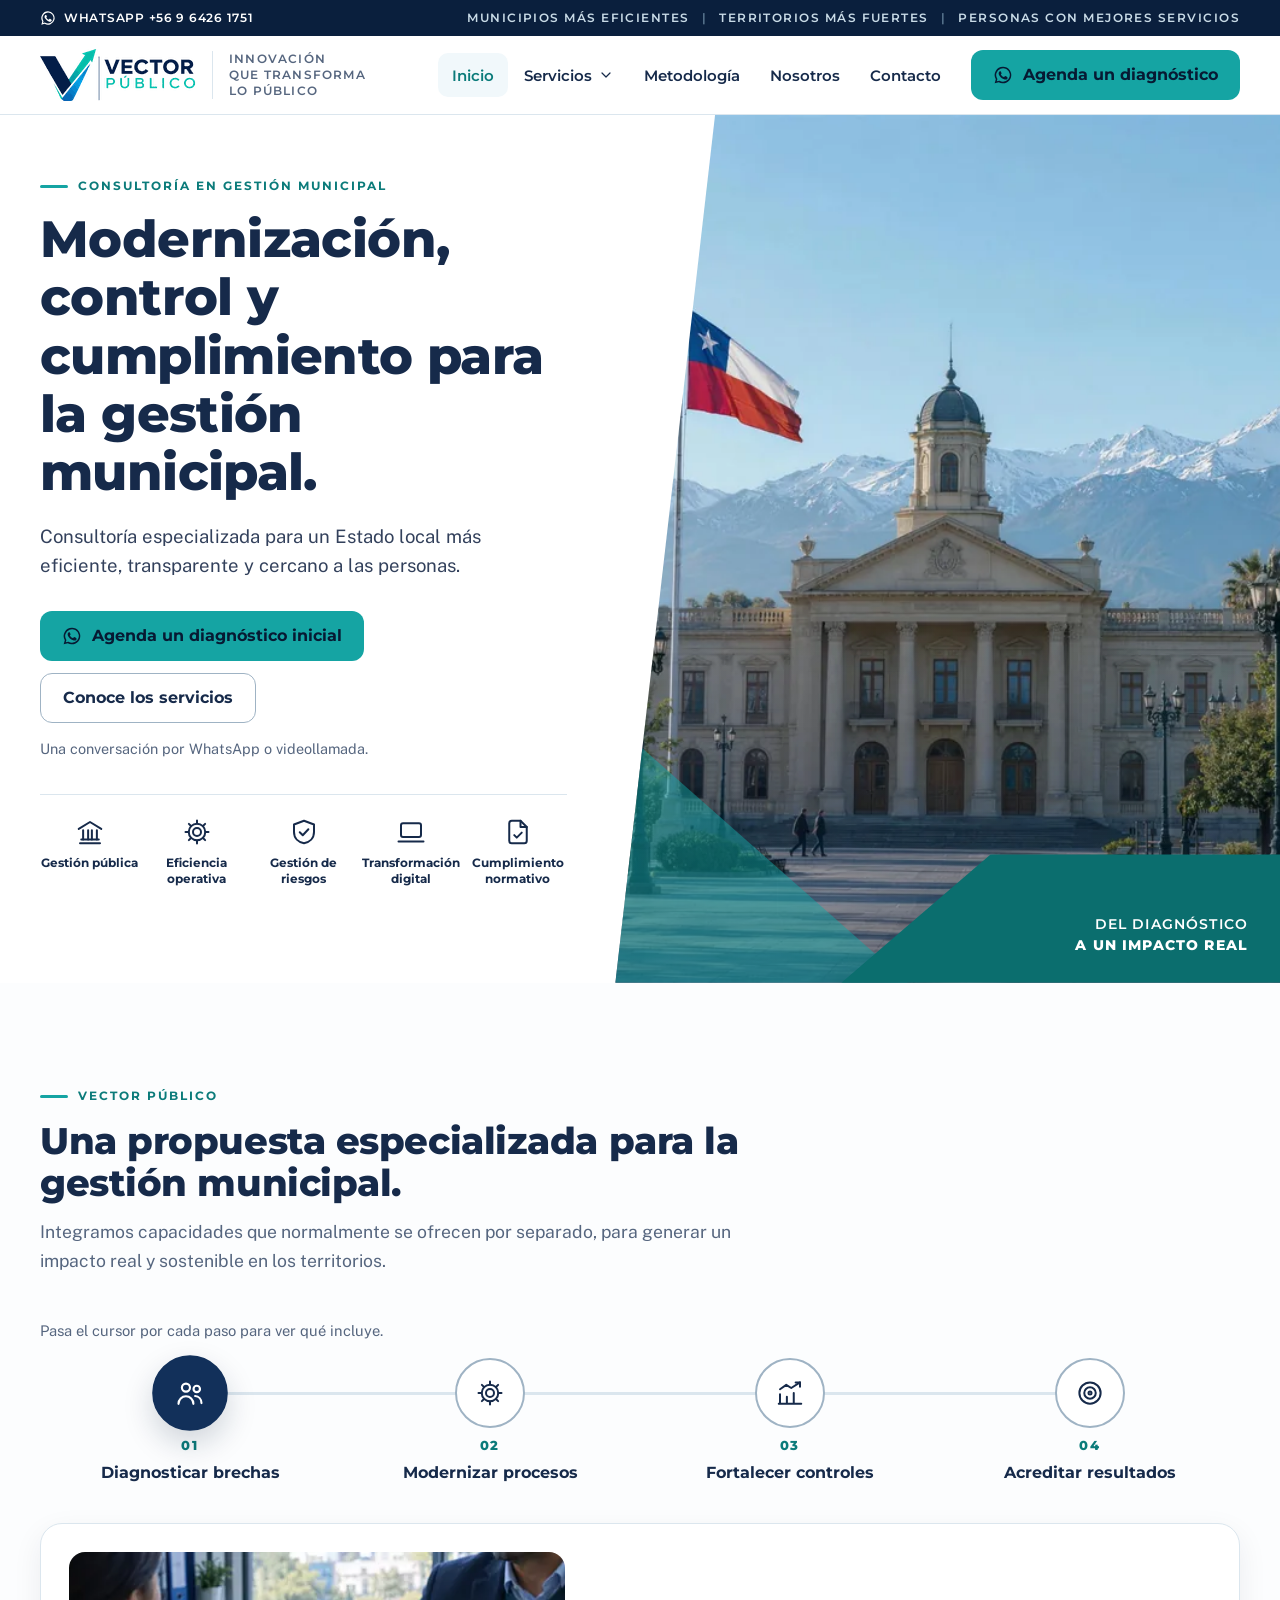
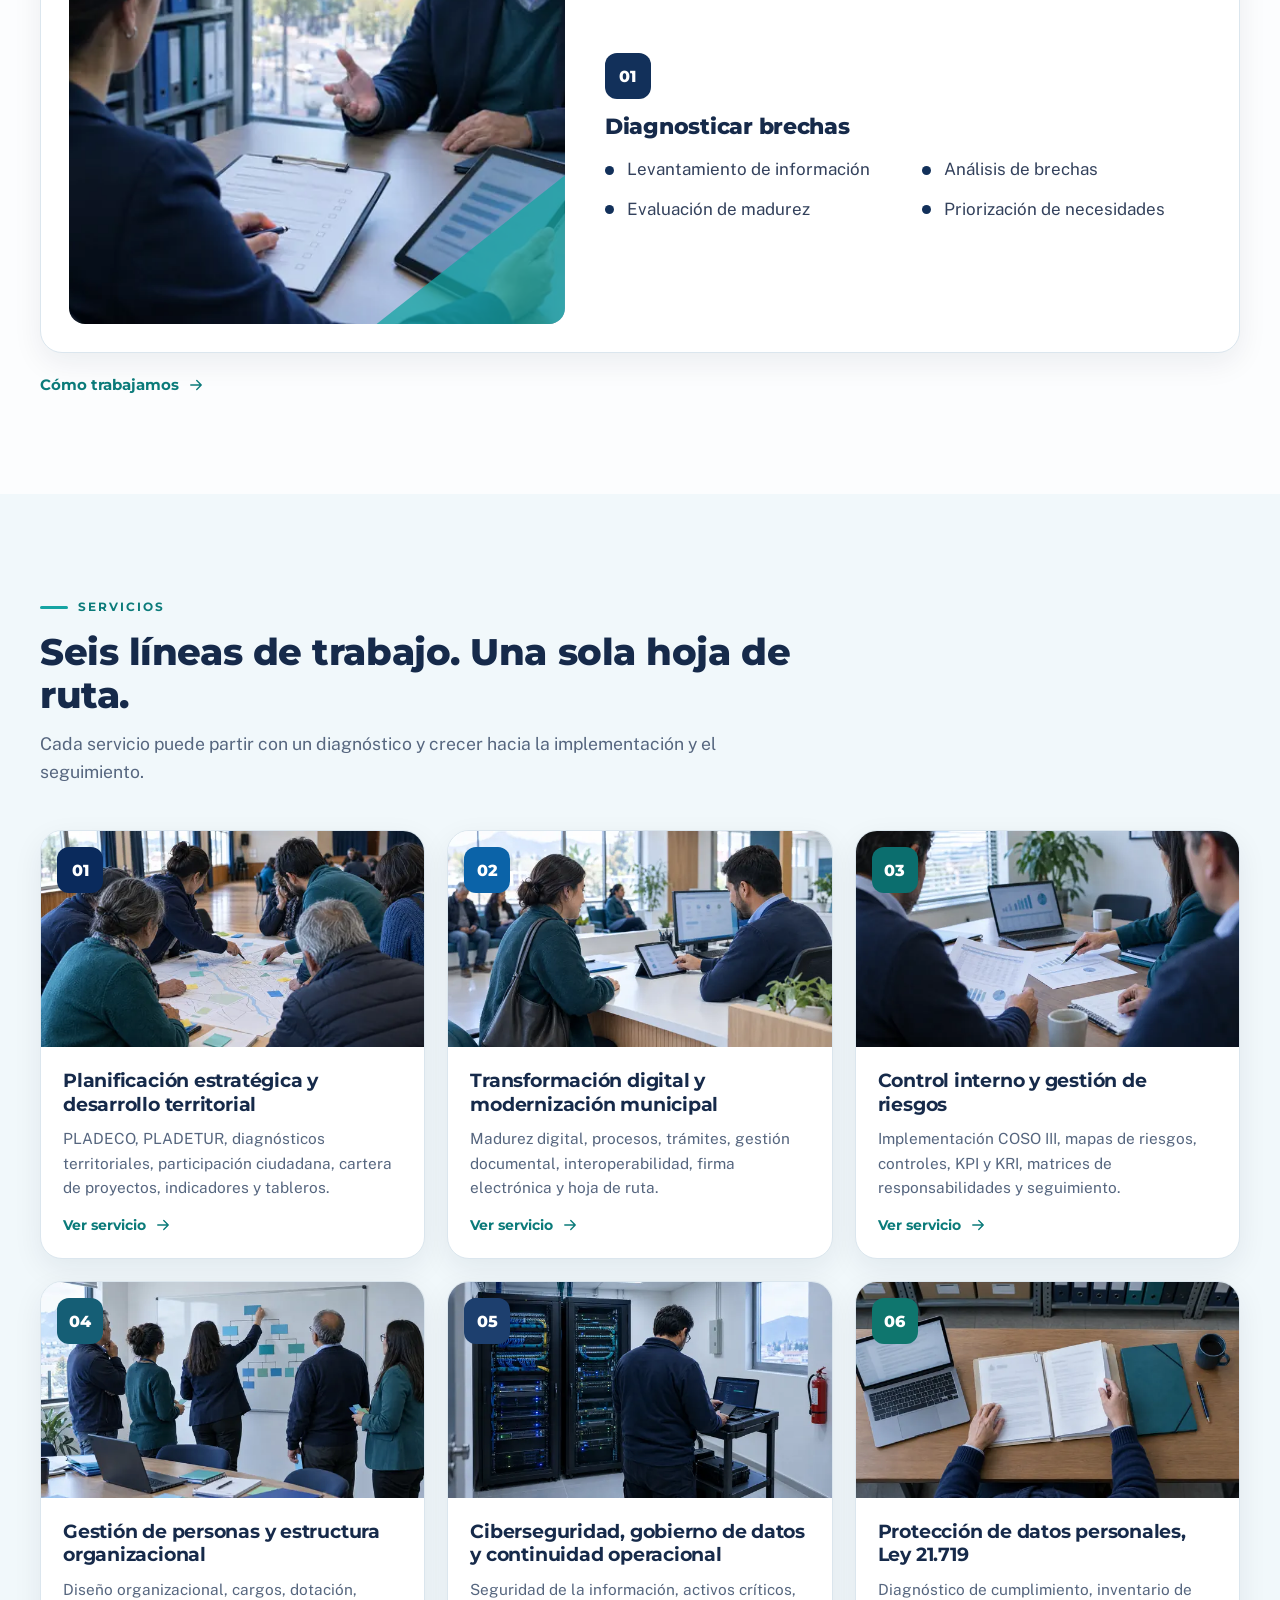
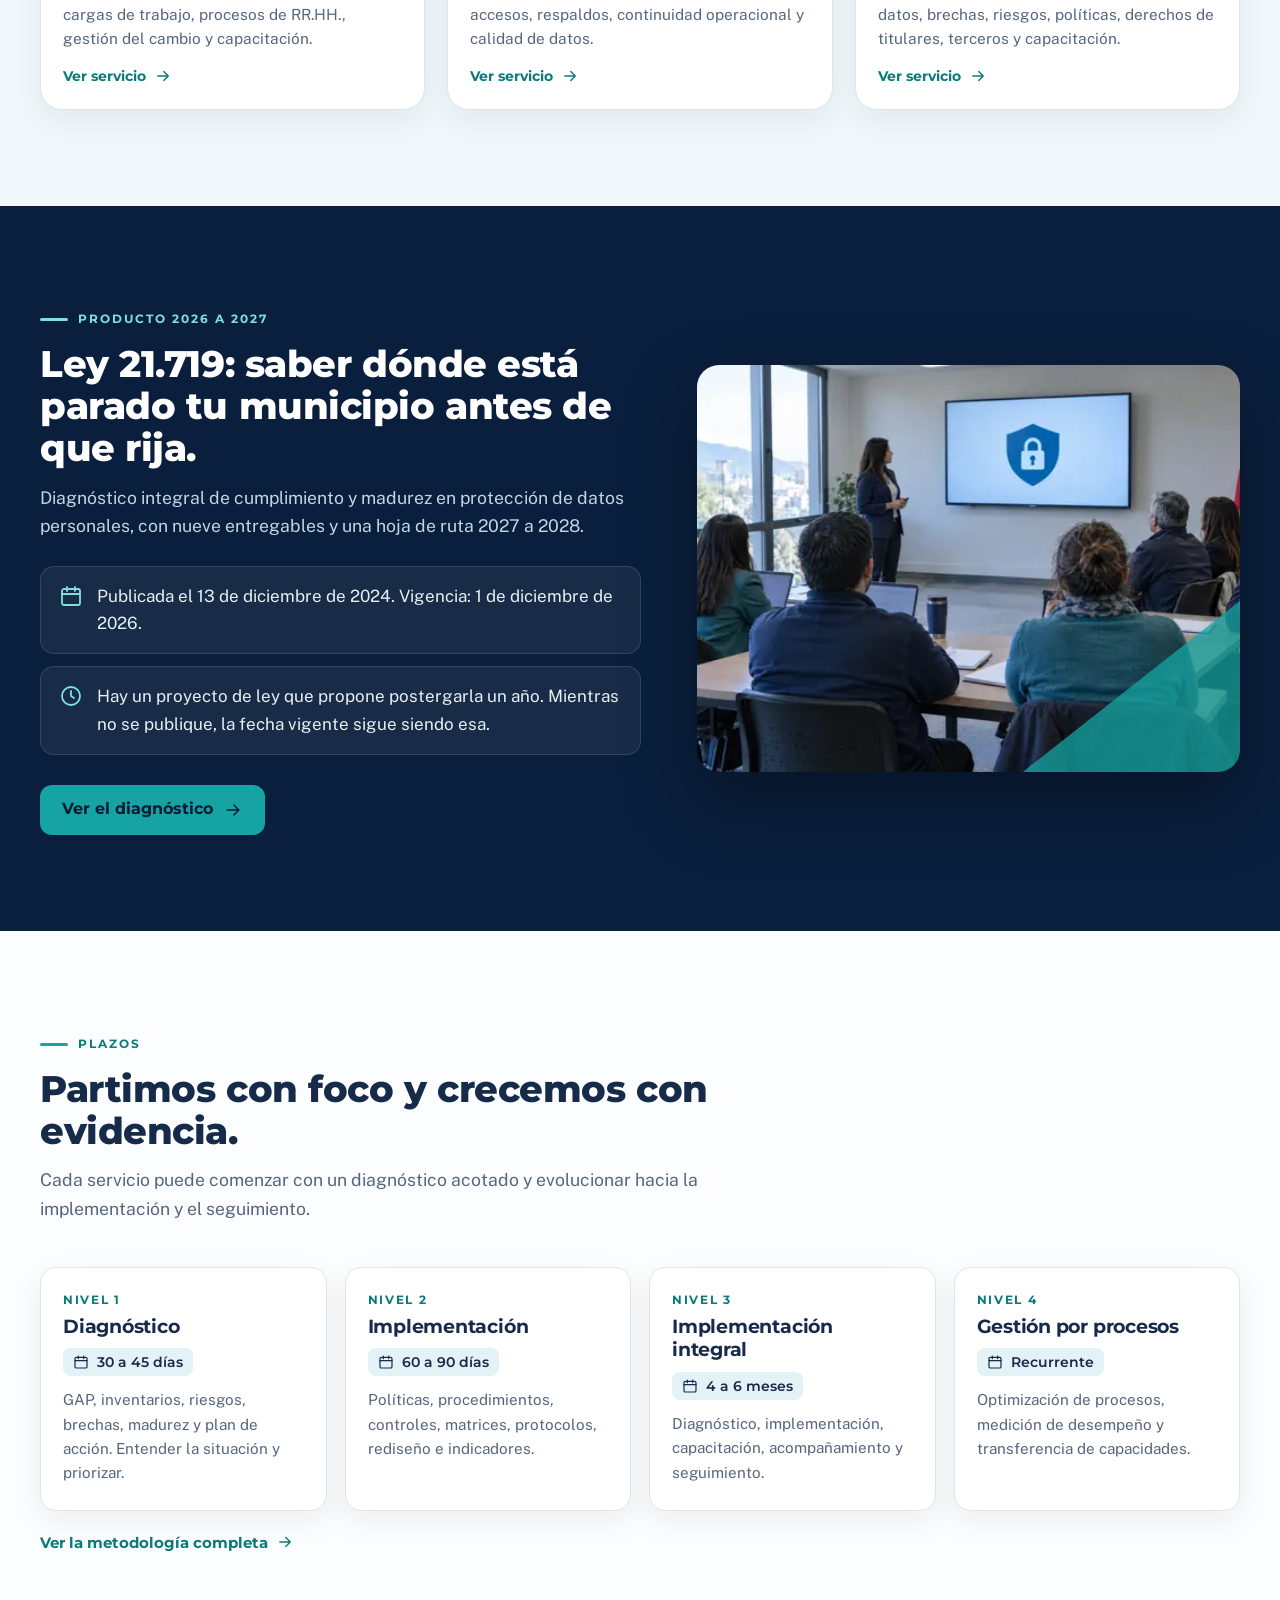
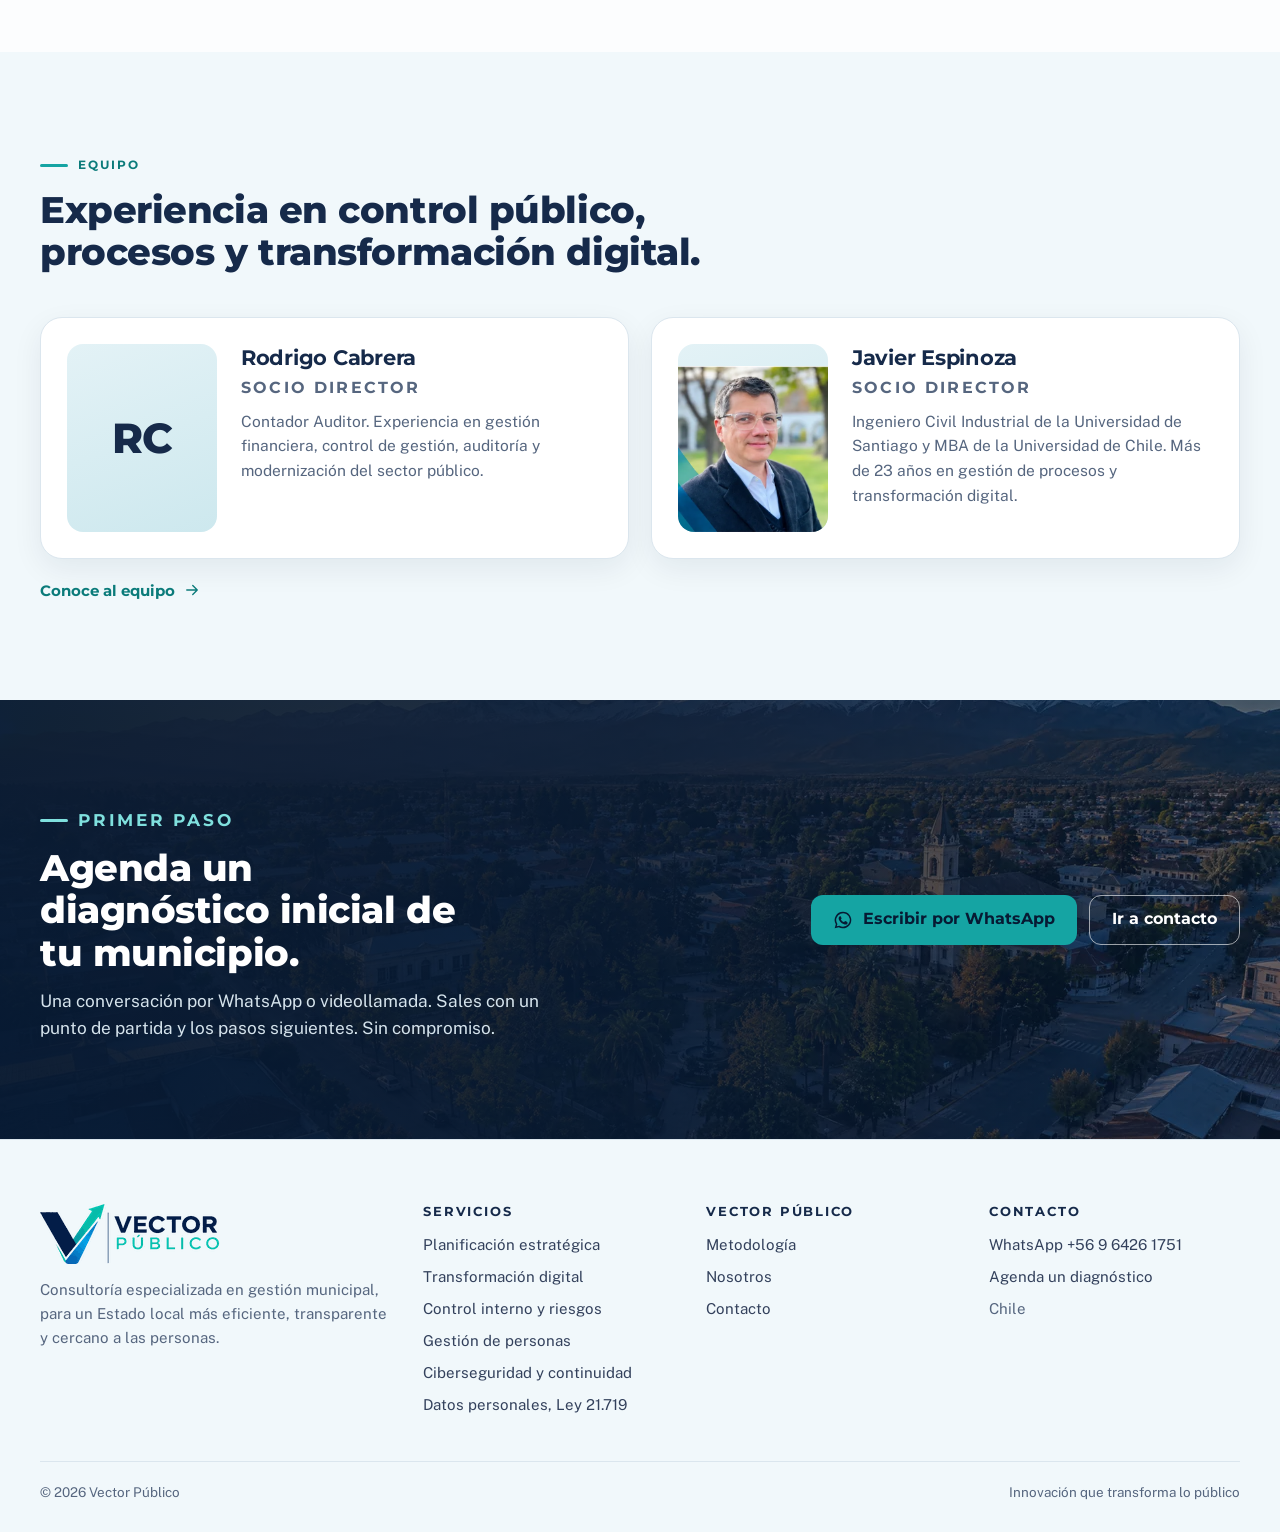
==== commit c6a49919: "Fotos propias para el recorrido del inicio y la franja de la Ley 21.719 El inicio repetía 4 fotos de" ====
--- a/index.html
+++ b/index.html
@@ -65,7 +65,7 @@
 <div class="sec-head reveal"><p class="kicker">Vector Público</p><h2>Una propuesta especializada para la gestión municipal.</h2><p class="lede">Integramos capacidades que normalmente se ofrecen por separado, para generar un impacto real y sostenible en los territorios.</p></div>
 <div class="journey reveal" data-journey>
 <p class="flow-hint"><span class="h-fine">Pasa el cursor por cada paso para ver qué incluye.</span><span class="h-touch">Toca un paso para ver qué incluye.</span></p>
-<div class="journey-track"><div class="journey-step is-open" style="--c:#12305a"><button class="journey-btn" type="button" id="paso-1-btn" aria-controls="paso-1"><span class="journey-ico"><svg class="ic" aria-hidden="true" focusable="false"><use href="#i-people"/></svg></span><span class="journey-n">01</span><span class="journey-t">Diagnosticar brechas</span></button><div class="journey-panel" id="paso-1" role="region" aria-labelledby="paso-1-btn"><div class="journey-ph"><picture><source type="image/webp" srcset="assets/img/planificacion-640.webp 640w, assets/img/planificacion-960.webp 960w, assets/img/planificacion-1280.webp 1280w, assets/img/planificacion-1600.webp 1600w, assets/img/planificacion-1920.webp 1920w, assets/img/planificacion-2400.webp 2400w" sizes="(max-width: 900px) calc(100vw - 48px), (max-height: 500px) and (pointer: coarse) calc(100vw - 48px), 480px"><img src="assets/img/planificacion-960.jpg" srcset="assets/img/planificacion-960.jpg 960w, assets/img/planificacion-1600.jpg 1600w" sizes="(max-width: 900px) calc(100vw - 48px), (max-height: 500px) and (pointer: coarse) calc(100vw - 48px), 480px" width="1600" height="900" alt="Vecinos y planificadores municipales trabajan sobre un mapa de la comuna en un taller participativo" style="object-position:50% 55%" loading="lazy" decoding="async"></picture><span class="tri" aria-hidden="true"></span></div><div class="journey-body"><span class="num">01</span><h3>Diagnosticar brechas</h3><ul class="journey-list"><li>Levantamiento de información</li><li>Análisis de brechas</li><li>Evaluación de madurez</li><li>Priorización de necesidades</li></ul></div></div></div><div class="journey-step" style="--c:#0b63a8"><button class="journey-btn" type="button" id="paso-2-btn" aria-controls="paso-2"><span class="journey-ico"><svg class="ic" aria-hidden="true" focusable="false"><use href="#i-gear"/></svg></span><span class="journey-n">02</span><span class="journey-t">Modernizar procesos</span></button><div class="journey-panel" id="paso-2" role="region" aria-labelledby="paso-2-btn"><div class="journey-ph"><picture><source type="image/webp" srcset="assets/img/digital-640.webp 640w, assets/img/digital-960.webp 960w, assets/img/digital-1280.webp 1280w, assets/img/digital-1600.webp 1600w, assets/img/digital-1920.webp 1920w, assets/img/digital-2400.webp 2400w" sizes="(max-width: 900px) calc(100vw - 48px), (max-height: 500px) and (pointer: coarse) calc(100vw - 48px), 480px"><img src="assets/img/digital-960.jpg" srcset="assets/img/digital-960.jpg 960w, assets/img/digital-1600.jpg 1600w" sizes="(max-width: 900px) calc(100vw - 48px), (max-height: 500px) and (pointer: coarse) calc(100vw - 48px), 480px" width="1600" height="900" alt="Funcionario municipal atiende a una vecina con un trámite digital en el mesón de atención" style="object-position:50% 50%" loading="lazy" decoding="async"></picture><span class="tri" aria-hidden="true"></span></div><div class="journey-body"><span class="num">02</span><h3>Modernizar procesos</h3><ul class="journey-list"><li>Diseño de soluciones</li><li>Rediseño de procesos</li><li>Definición de modelo operativo</li><li>Plan de implementación</li></ul></div></div></div><div class="journey-step" style="--c:#0b6e6e"><button class="journey-btn" type="button" id="paso-3-btn" aria-controls="paso-3"><span class="journey-ico"><svg class="ic" aria-hidden="true" focusable="false"><use href="#i-chartup"/></svg></span><span class="journey-n">03</span><span class="journey-t">Fortalecer controles</span></button><div class="journey-panel" id="paso-3" role="region" aria-labelledby="paso-3-btn"><div class="journey-ph"><picture><source type="image/webp" srcset="assets/img/control-640.webp 640w, assets/img/control-960.webp 960w, assets/img/control-1280.webp 1280w, assets/img/control-1600.webp 1600w, assets/img/control-1920.webp 1920w, assets/img/control-2400.webp 2400w" sizes="(max-width: 900px) calc(100vw - 48px), (max-height: 500px) and (pointer: coarse) calc(100vw - 48px), 480px"><img src="assets/img/control-960.jpg" srcset="assets/img/control-960.jpg 960w, assets/img/control-1600.jpg 1600w" sizes="(max-width: 900px) calc(100vw - 48px), (max-height: 500px) and (pointer: coarse) calc(100vw - 48px), 480px" width="1600" height="900" alt="Funcionarios municipales revisan una matriz de riesgos y un informe en una sala de reuniones" style="object-position:55% 50%" loading="lazy" decoding="async"></picture><span class="tri" aria-hidden="true"></span></div><div class="journey-body"><span class="num">03</span><h3>Fortalecer controles</h3><ul class="journey-list"><li>Identificación de riesgos</li><li>Evaluación de impacto</li><li>Definición de controles</li><li>Elaboración de planes de tratamiento</li></ul></div></div></div><div class="journey-step" style="--c:#0f766e"><button class="journey-btn" type="button" id="paso-4-btn" aria-controls="paso-4"><span class="journey-ico"><svg class="ic" aria-hidden="true" focusable="false"><use href="#i-target"/></svg></span><span class="journey-n">04</span><span class="journey-t">Acreditar resultados</span></button><div class="journey-panel" id="paso-4" role="region" aria-labelledby="paso-4-btn"><div class="journey-ph"><picture><source type="image/webp" srcset="assets/img/metodologia-640.webp 640w, assets/img/metodologia-960.webp 960w, assets/img/metodologia-1280.webp 1280w, assets/img/metodologia-1600.webp 1600w, assets/img/metodologia-1920.webp 1920w, assets/img/metodologia-2400.webp 2400w" sizes="(max-width: 900px) calc(100vw - 48px), (max-height: 500px) and (pointer: coarse) calc(100vw - 48px), 480px"><img src="assets/img/metodologia-960.jpg" srcset="assets/img/metodologia-960.jpg 960w, assets/img/metodologia-1600.jpg 1600w" sizes="(max-width: 900px) calc(100vw - 48px), (max-height: 500px) and (pointer: coarse) calc(100vw - 48px), 480px" width="1600" height="900" alt="Equipo arma una hoja de ruta con tarjetas sobre un muro de vidrio" style="object-position:45% 50%" loading="lazy" decoding="async"></picture><span class="tri" aria-hidden="true"></span></div><div class="journey-body"><span class="num">04</span><h3>Acreditar resultados</h3><ul class="journey-list"><li>Definición de KPI</li><li>Tableros de control</li><li>Medición de resultados</li><li>Reportes de avance</li></ul></div></div></div></div>
+<div class="journey-track"><div class="journey-step is-open" style="--c:#12305a"><button class="journey-btn" type="button" id="paso-1-btn" aria-controls="paso-1"><span class="journey-ico"><svg class="ic" aria-hidden="true" focusable="false"><use href="#i-people"/></svg></span><span class="journey-n">01</span><span class="journey-t">Diagnosticar brechas</span></button><div class="journey-panel" id="paso-1" role="region" aria-labelledby="paso-1-btn"><div class="journey-ph"><picture><source type="image/webp" srcset="assets/img/paso-diagnostico-640.webp 640w, assets/img/paso-diagnostico-960.webp 960w, assets/img/paso-diagnostico-1280.webp 1280w, assets/img/paso-diagnostico-1600.webp 1600w, assets/img/paso-diagnostico-1920.webp 1920w, assets/img/paso-diagnostico-2400.webp 2400w" sizes="(max-width: 900px) calc(100vw - 48px), (max-height: 500px) and (pointer: coarse) calc(100vw - 48px), 480px"><img src="assets/img/paso-diagnostico-960.jpg" srcset="assets/img/paso-diagnostico-960.jpg 960w, assets/img/paso-diagnostico-1600.jpg 1600w" sizes="(max-width: 900px) calc(100vw - 48px), (max-height: 500px) and (pointer: coarse) calc(100vw - 48px), 480px" width="1600" height="900" alt="Una consultora levanta información con un cuestionario junto a un jefe de departamento municipal" style="object-position:50% 50%" loading="lazy" decoding="async"></picture><span class="tri" aria-hidden="true"></span></div><div class="journey-body"><span class="num">01</span><h3>Diagnosticar brechas</h3><ul class="journey-list"><li>Levantamiento de información</li><li>Análisis de brechas</li><li>Evaluación de madurez</li><li>Priorización de necesidades</li></ul></div></div></div><div class="journey-step" style="--c:#0b63a8"><button class="journey-btn" type="button" id="paso-2-btn" aria-controls="paso-2"><span class="journey-ico"><svg class="ic" aria-hidden="true" focusable="false"><use href="#i-gear"/></svg></span><span class="journey-n">02</span><span class="journey-t">Modernizar procesos</span></button><div class="journey-panel" id="paso-2" role="region" aria-labelledby="paso-2-btn"><div class="journey-ph"><picture><source type="image/webp" srcset="assets/img/paso-procesos-640.webp 640w, assets/img/paso-procesos-960.webp 960w, assets/img/paso-procesos-1280.webp 1280w, assets/img/paso-procesos-1600.webp 1600w, assets/img/paso-procesos-1920.webp 1920w, assets/img/paso-procesos-2400.webp 2400w" sizes="(max-width: 900px) calc(100vw - 48px), (max-height: 500px) and (pointer: coarse) calc(100vw - 48px), 480px"><img src="assets/img/paso-procesos-960.jpg" srcset="assets/img/paso-procesos-960.jpg 960w, assets/img/paso-procesos-1600.jpg 1600w" sizes="(max-width: 900px) calc(100vw - 48px), (max-height: 500px) and (pointer: coarse) calc(100vw - 48px), 480px" width="1600" height="900" alt="Dos funcionarios rediseñan un trámite en papel con un diagrama de flujo en pantalla" style="object-position:55% 50%" loading="lazy" decoding="async"></picture><span class="tri" aria-hidden="true"></span></div><div class="journey-body"><span class="num">02</span><h3>Modernizar procesos</h3><ul class="journey-list"><li>Diseño de soluciones</li><li>Rediseño de procesos</li><li>Definición de modelo operativo</li><li>Plan de implementación</li></ul></div></div></div><div class="journey-step" style="--c:#0b6e6e"><button class="journey-btn" type="button" id="paso-3-btn" aria-controls="paso-3"><span class="journey-ico"><svg class="ic" aria-hidden="true" focusable="false"><use href="#i-chartup"/></svg></span><span class="journey-n">03</span><span class="journey-t">Fortalecer controles</span></button><div class="journey-panel" id="paso-3" role="region" aria-labelledby="paso-3-btn"><div class="journey-ph"><picture><source type="image/webp" srcset="assets/img/paso-controles-640.webp 640w, assets/img/paso-controles-960.webp 960w, assets/img/paso-controles-1280.webp 1280w, assets/img/paso-controles-1600.webp 1600w, assets/img/paso-controles-1920.webp 1920w, assets/img/paso-controles-2400.webp 2400w" sizes="(max-width: 900px) calc(100vw - 48px), (max-height: 500px) and (pointer: coarse) calc(100vw - 48px), 480px"><img src="assets/img/paso-controles-960.jpg" srcset="assets/img/paso-controles-960.jpg 960w, assets/img/paso-controles-1600.jpg 1600w" sizes="(max-width: 900px) calc(100vw - 48px), (max-height: 500px) and (pointer: coarse) calc(100vw - 48px), 480px" width="1600" height="900" alt="Funcionarios verifican el inventario de la bodega municipal con una tableta y una lista" style="object-position:50% 50%" loading="lazy" decoding="async"></picture><span class="tri" aria-hidden="true"></span></div><div class="journey-body"><span class="num">03</span><h3>Fortalecer controles</h3><ul class="journey-list"><li>Identificación de riesgos</li><li>Evaluación de impacto</li><li>Definición de controles</li><li>Elaboración de planes de tratamiento</li></ul></div></div></div><div class="journey-step" style="--c:#0f766e"><button class="journey-btn" type="button" id="paso-4-btn" aria-controls="paso-4"><span class="journey-ico"><svg class="ic" aria-hidden="true" focusable="false"><use href="#i-target"/></svg></span><span class="journey-n">04</span><span class="journey-t">Acreditar resultados</span></button><div class="journey-panel" id="paso-4" role="region" aria-labelledby="paso-4-btn"><div class="journey-ph"><picture><source type="image/webp" srcset="assets/img/metodologia-640.webp 640w, assets/img/metodologia-960.webp 960w, assets/img/metodologia-1280.webp 1280w, assets/img/metodologia-1600.webp 1600w, assets/img/metodologia-1920.webp 1920w, assets/img/metodologia-2400.webp 2400w" sizes="(max-width: 900px) calc(100vw - 48px), (max-height: 500px) and (pointer: coarse) calc(100vw - 48px), 480px"><img src="assets/img/metodologia-960.jpg" srcset="assets/img/metodologia-960.jpg 960w, assets/img/metodologia-1600.jpg 1600w" sizes="(max-width: 900px) calc(100vw - 48px), (max-height: 500px) and (pointer: coarse) calc(100vw - 48px), 480px" width="1600" height="900" alt="Equipo arma una hoja de ruta con tarjetas sobre un muro de vidrio" style="object-position:45% 50%" loading="lazy" decoding="async"></picture><span class="tri" aria-hidden="true"></span></div><div class="journey-body"><span class="num">04</span><h3>Acreditar resultados</h3><ul class="journey-list"><li>Definición de KPI</li><li>Tableros de control</li><li>Medición de resultados</li><li>Reportes de avance</li></ul></div></div></div></div>
 <a class="link-more" href="metodologia.html">Cómo trabajamos<svg class="ic" aria-hidden="true" focusable="false"><use href="#i-arrow"/></svg></a>
 </div>
 </div>
@@ -90,7 +90,7 @@
 </div>
 <div class="actions"><a class="btn" href="servicios/proteccion-de-datos.html">Ver el diagnóstico<svg class="ic" aria-hidden="true" focusable="false"><use href="#i-arrow"/></svg></a></div>
 </div>
-<figure class="media reveal"><picture><source type="image/webp" srcset="assets/img/datos-640.webp 640w, assets/img/datos-960.webp 960w, assets/img/datos-1280.webp 1280w, assets/img/datos-1600.webp 1600w, assets/img/datos-1920.webp 1920w, assets/img/datos-2400.webp 2400w" sizes="(max-width: 900px) calc(100vw - 48px), 540px"><img src="assets/img/datos-960.jpg" srcset="assets/img/datos-960.jpg 960w, assets/img/datos-1600.jpg 1600w" sizes="(max-width: 900px) calc(100vw - 48px), 540px" width="1600" height="900" alt="Manos de una funcionaria revisan un expediente junto al archivo municipal" style="object-position:50% 45%" loading="lazy" decoding="async"></picture><span class="tri" aria-hidden="true"></span></figure>
+<figure class="media reveal"><picture><source type="image/webp" srcset="assets/img/ley-datos-640.webp 640w, assets/img/ley-datos-960.webp 960w, assets/img/ley-datos-1280.webp 1280w, assets/img/ley-datos-1600.webp 1600w, assets/img/ley-datos-1920.webp 1920w, assets/img/ley-datos-2400.webp 2400w" sizes="(max-width: 900px) calc(100vw - 48px), 540px"><img src="assets/img/ley-datos-960.jpg" srcset="assets/img/ley-datos-960.jpg 960w, assets/img/ley-datos-1600.jpg 1600w" sizes="(max-width: 900px) calc(100vw - 48px), 540px" width="1600" height="900" alt="Capacitación en protección de datos personales para funcionarios municipales" style="object-position:62% 50%" loading="lazy" decoding="async"></picture><span class="tri" aria-hidden="true"></span></figure>
 </div>
 </section>
 
--- a/assets/site.css
+++ b/assets/site.css
@@ -362,17 +362,7 @@
 .comp header .ic{width:26px;height:26px}
 .comp ul{margin:0;padding:16px 16px 18px 32px;color:var(--muted);font-size:.93rem}
 .comp li+li{margin-top:6px}
-.stages{display:grid;grid-template-columns:repeat(3,1fr);gap:18px}
-.stage-card{background:#fff;border:1px solid var(--line);border-radius:var(--radius);box-shadow:var(--shadow);overflow:hidden}
-.stage-card header{display:flex;gap:14px;align-items:center;padding:18px 20px;border-bottom:1px solid var(--line)}
-.stage-card header .num{flex:none}
-.stage-card header b{display:block;font:800 1.02rem/1.2 var(--head);color:var(--navy-700)}
-.stage-card header small{display:block;margin-top:2px;color:var(--muted);font-size:.86rem}
-.stage-card ol{margin:0;padding:14px 20px 20px;list-style:none;display:grid;gap:10px}
-.stage-card li{display:flex;gap:12px;align-items:center;color:var(--text)}
-.stage-card li span{display:inline-grid;place-items:center;flex:none;width:28px;height:28px;border-radius:50%;background:var(--sky-100);font:700 .8rem var(--head);color:var(--navy-700)}
 @media (max-width:1100px){.components{grid-template-columns:repeat(3,1fr)}}
-@media (max-width:900px){.stages{grid-template-columns:1fr}}
 @media (max-width:640px){.components{grid-template-columns:1fr}}
 
 /* ---------- Metodología en chevrones, como en la presentación ----------
@@ -384,7 +374,7 @@
 .flow-hint .h-fine{display:none}
 @media (hover:hover) and (pointer:fine){.flow-hint .h-fine{display:inline}.flow-hint .h-touch{display:none}}
 @media (max-width:1099px){.flow-hint .h-fine{display:none}.flow-hint .h-touch{display:inline}}
-.flow-steps{display:grid;grid-template-columns:repeat(7,minmax(0,1fr))}
+.flow-steps{display:grid;grid-template-columns:repeat(var(--n,7),minmax(0,1fr))}
 .flow-step{display:contents}
 .flow-chev{grid-row:1;position:relative;display:grid;grid-template-columns:minmax(0,1fr) auto;grid-template-areas:"n ic" "t t";container-type:inline-size;align-content:space-between;gap:10px 8px;min-height:112px;margin:0 -16px 0 0;padding:20px 18px 20px 24px;border:0;background:var(--c);color:#fff;text-align:left;font:inherit;cursor:pointer;-webkit-tap-highlight-color:transparent;clip-path:polygon(0 0,calc(100% - 22px) 0,100% 50%,calc(100% - 22px) 100%,0 100%,22px 50%);transition:transform .3s var(--ease),filter .3s var(--ease)}
 .flow-step:first-child .flow-chev{padding-left:18px;clip-path:polygon(0 0,calc(100% - 22px) 0,100% 50%,calc(100% - 22px) 100%,0 100%)}
@@ -401,13 +391,17 @@
 .flow-chev:focus-visible{outline:none}
 .flow-chev:focus-visible .flow-t{outline:2px solid currentColor;outline-offset:2px;border-radius:3px}
 .flow-panel{grid-row:2;grid-column:1/-1;position:relative;margin-top:20px;padding:26px 30px 28px;background:#fff;border:1px solid var(--line);border-top:4px solid var(--c);border-radius:var(--radius);box-shadow:var(--shadow)}
-.flow-panel::before{content:"";position:absolute;top:-15px;left:calc((var(--i) - .5) / 7 * 100% + 8px);width:24px;height:11px;margin-left:-12px;background:var(--c);clip-path:polygon(50% 0,100% 100%,0 100%)}
-.flow-step:last-child .flow-panel::before{left:calc(6.5 / 7 * 100%)}
+.flow-panel::before{content:"";position:absolute;top:-15px;left:calc((var(--i) - .5) / var(--n,7) * 100% + 8px);width:24px;height:11px;margin-left:-12px;background:var(--c);clip-path:polygon(50% 0,100% 100%,0 100%)}
+.flow-step:last-child .flow-panel::before{left:calc((var(--n,7) - .5) / var(--n,7) * 100%)}
 .flow-panel h3{display:flex;align-items:baseline;gap:12px;margin:0 0 16px;font:800 1.2rem/1.3 var(--head);color:var(--navy-700)}
 .flow-panel h3 span{color:var(--c)}
 .flow-panel ul{display:grid;grid-template-columns:repeat(2,minmax(0,1fr));gap:12px 32px;margin:0;padding:0;list-style:none}
 .flow-panel li{position:relative;padding-left:22px;color:var(--text)}
 .flow-panel li::before{content:"";position:absolute;left:0;top:.55em;width:9px;height:9px;border-radius:50%;background:var(--c)}
+.flow-sub{margin:-8px 0 16px;color:var(--muted);font-size:.95rem}
+.flow-panel ul.flow-num li{display:flex;align-items:center;gap:12px;padding-left:0}
+.flow-panel ul.flow-num li::before{content:none}
+.flow-panel ul.flow-num .flow-k{display:inline-grid;place-items:center;flex:none;width:28px;height:28px;border-radius:50%;background:var(--sky-100);font:700 .8rem var(--head);color:var(--navy-700)}
 html.js .flow-panel{display:none}
 html.js .flow-step.is-open .flow-panel{display:block;animation:flow-in .3s var(--ease)}
 @keyframes flow-in{from{opacity:0;transform:translateY(6px)}to{opacity:1;transform:none}}
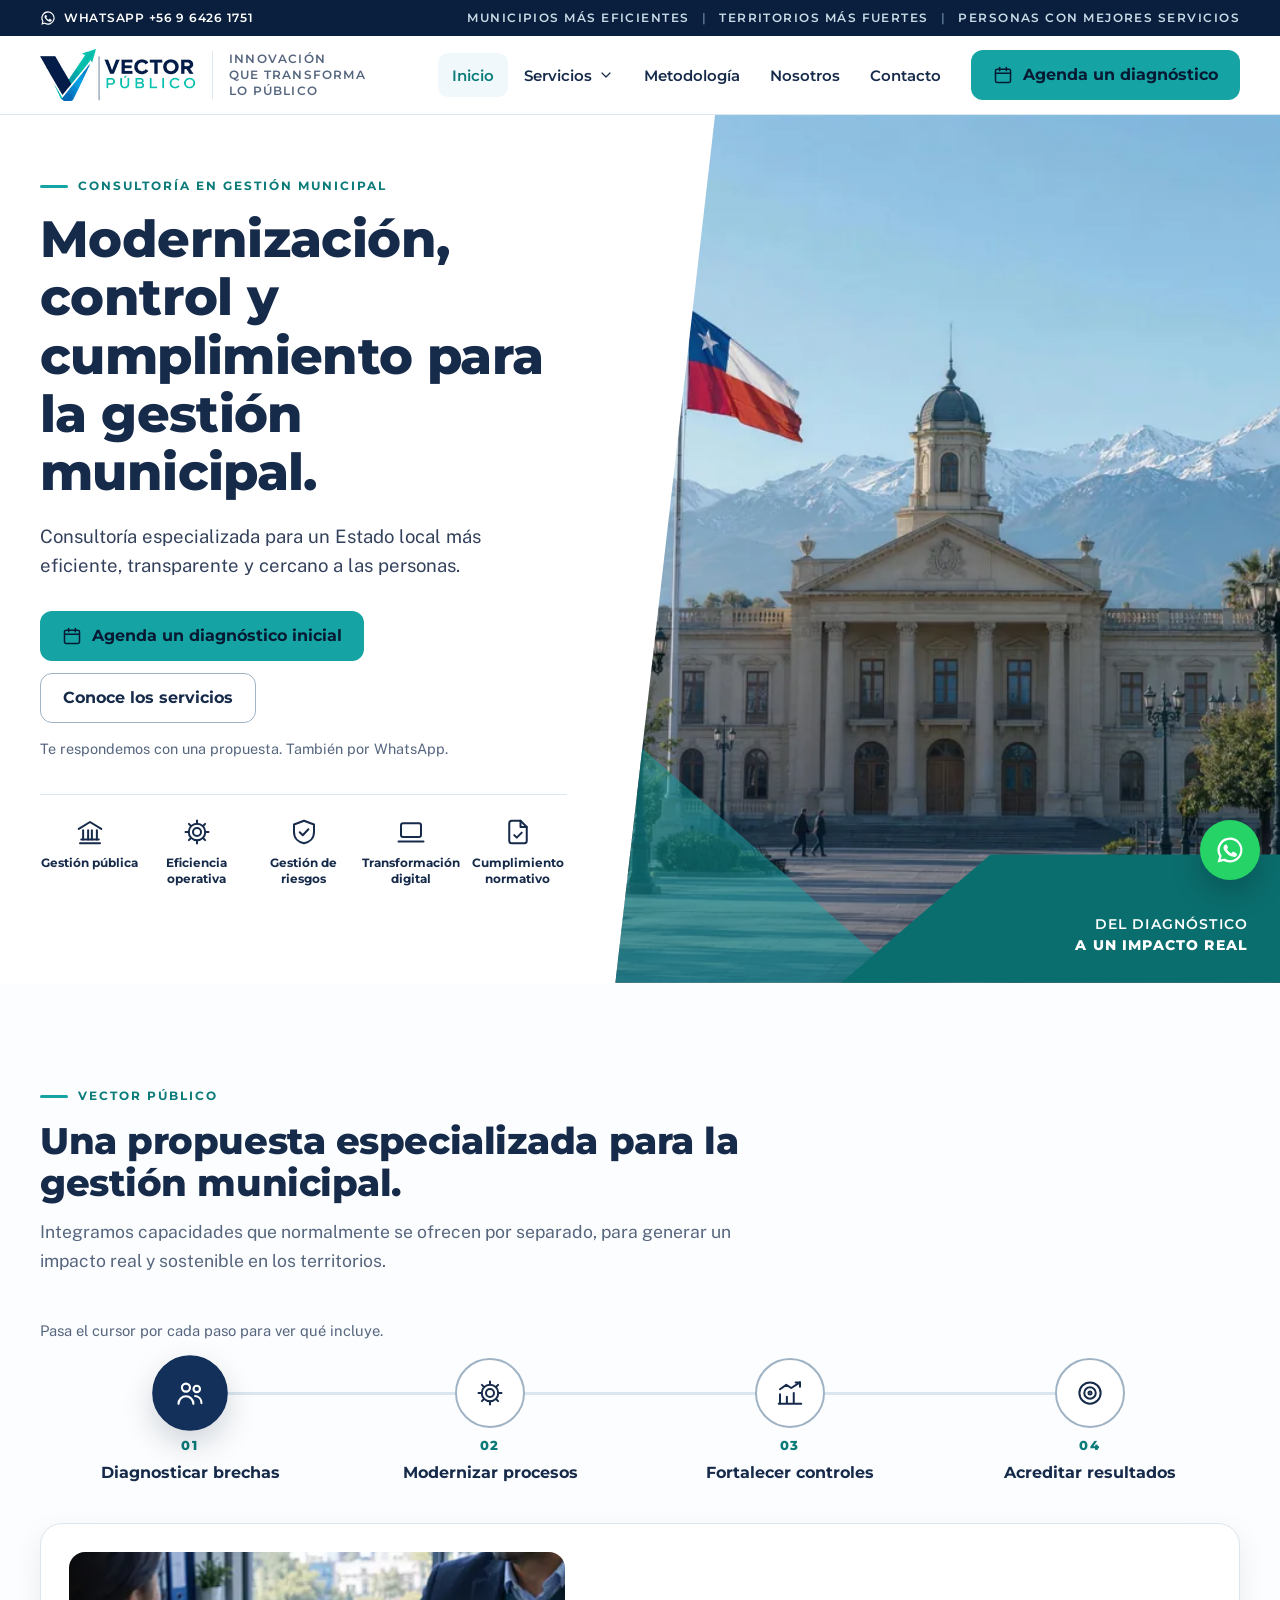
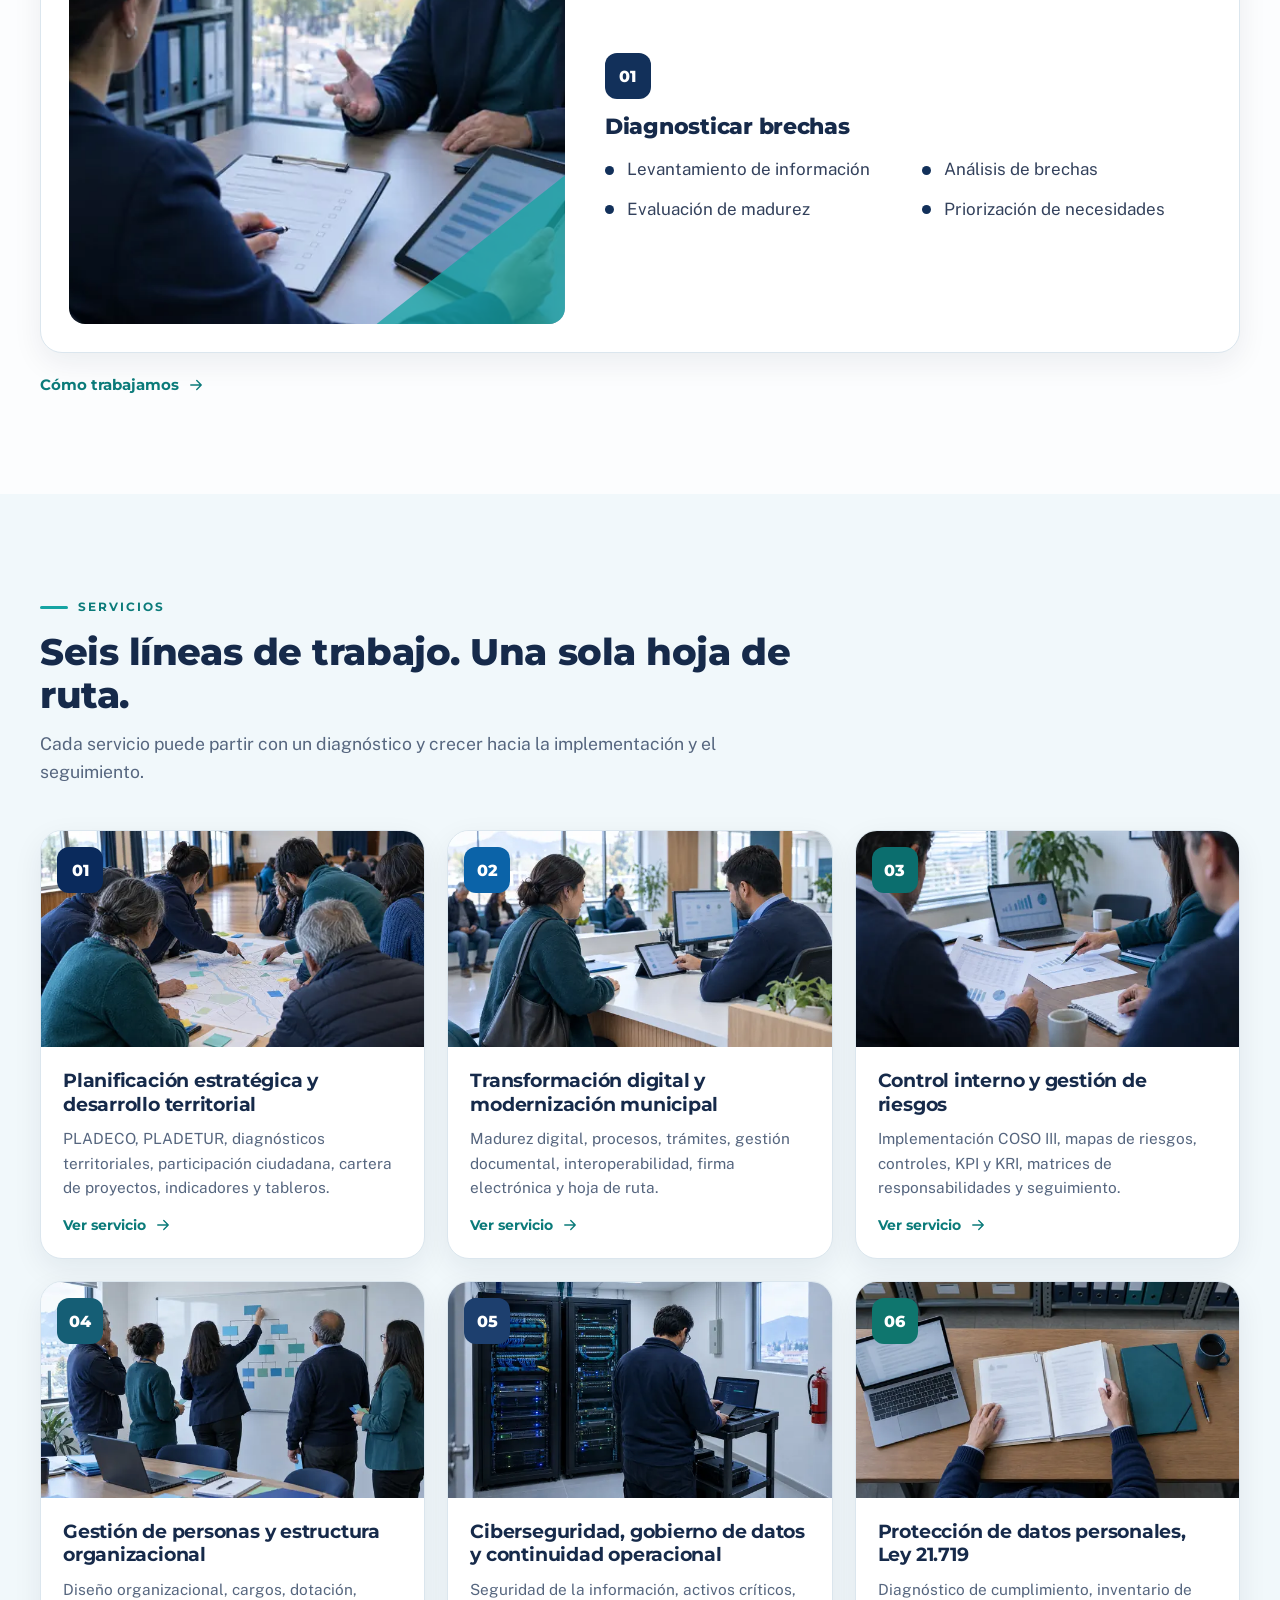
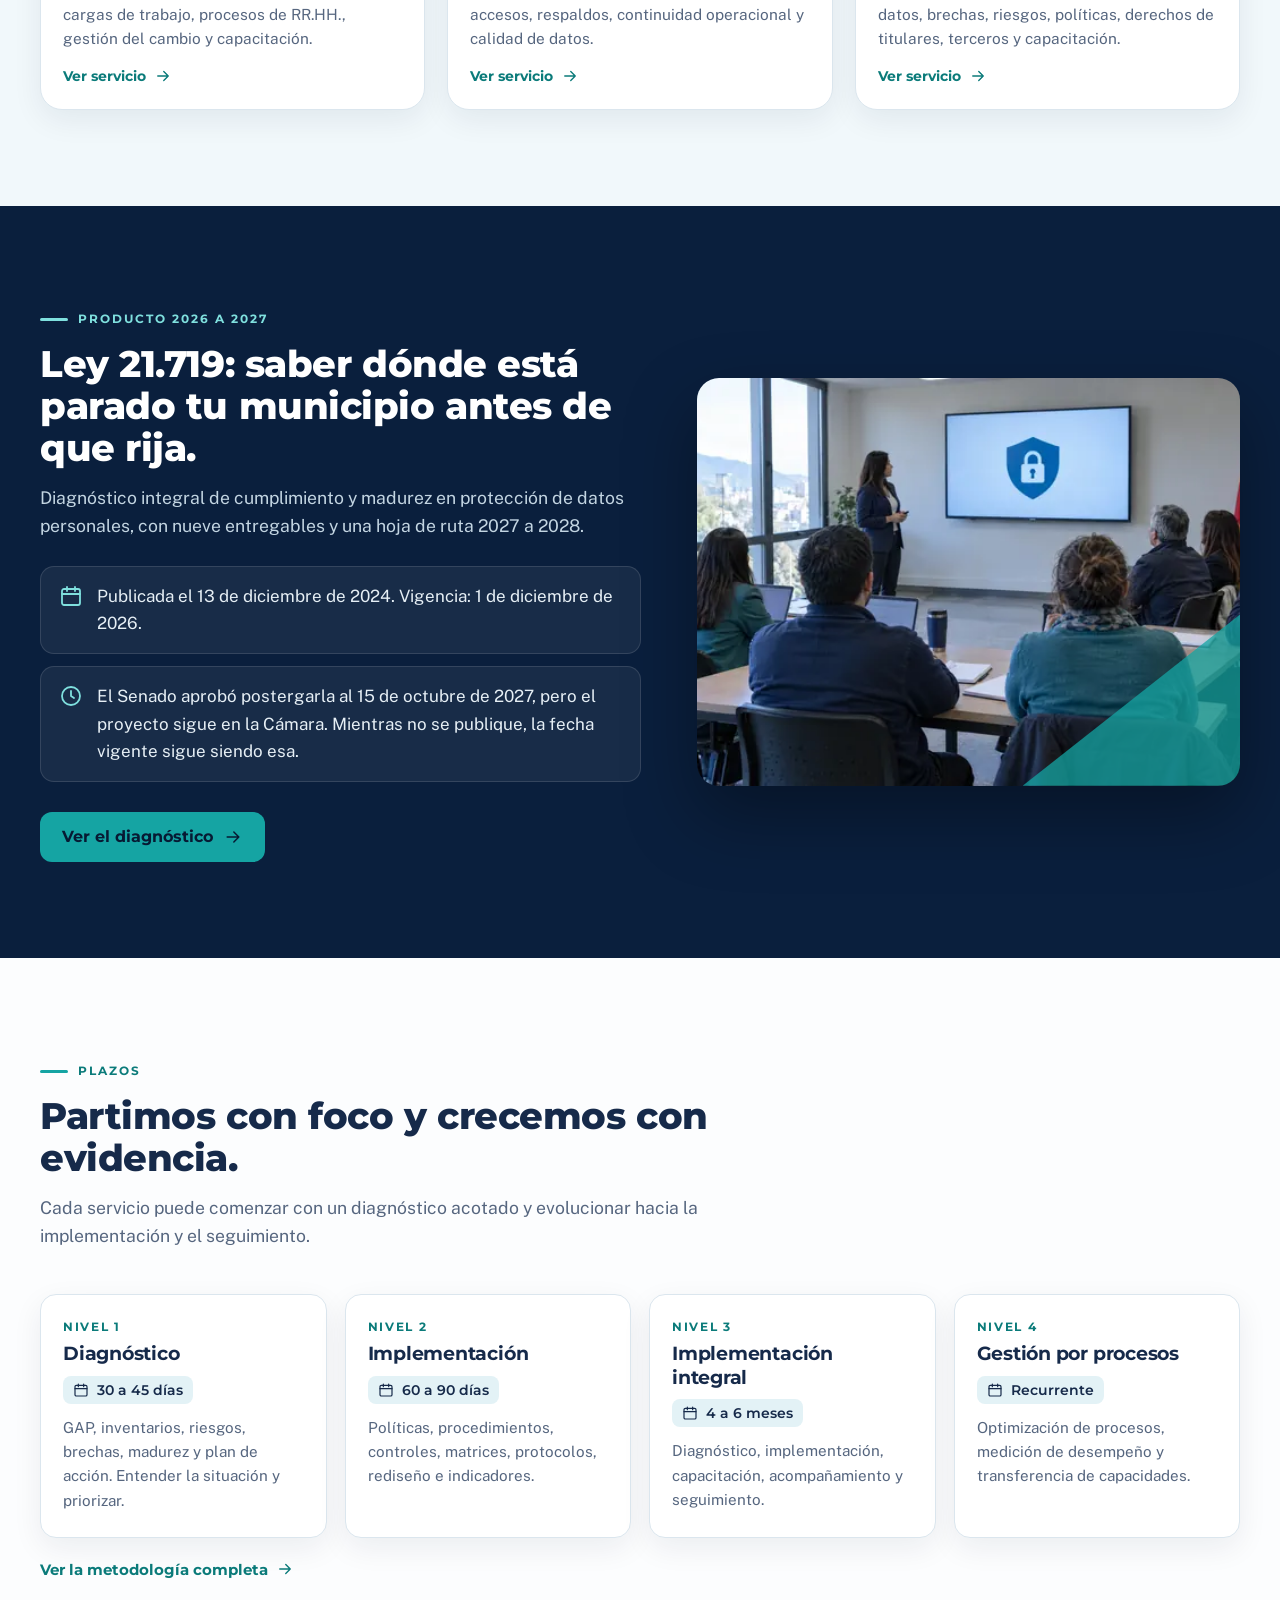
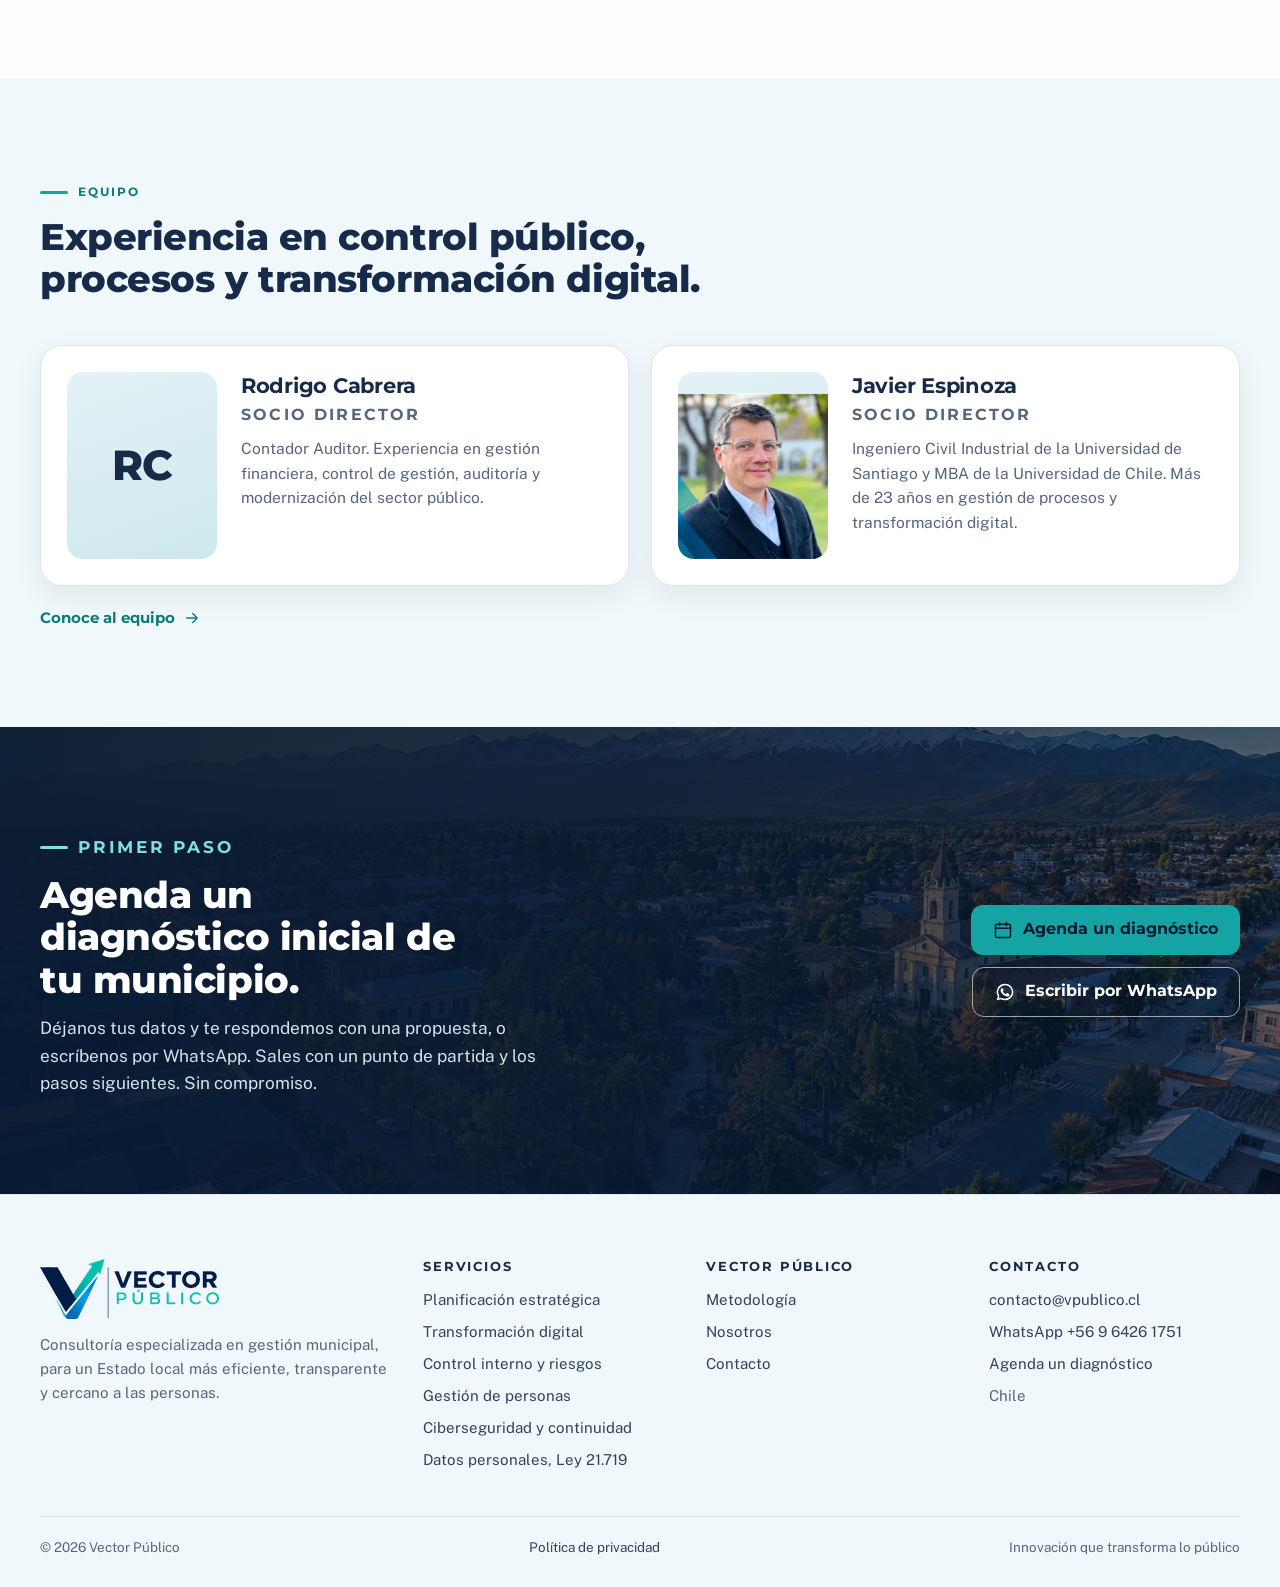
==== commit 660edccf: "Formulario por correo, noticias normativas y sello Proveedor del Estado Cambios pedidos por los soci" ====
--- a/index.html
+++ b/index.html
@@ -8,7 +8,7 @@
 <meta name="description" content="Consultoría especializada para municipios: planificación y PLADECO, transformación digital, control interno COSO III, gestión de personas, ciberseguridad y protección de datos personales Ley 21.719.">
 <meta name="theme-color" content="#0a1f3d">
 <!-- DEPLOY STEP: confirmar el dominio en canonical, og:url y og:image -->
-<link rel="canonical" href="https://www.vectorpublico.cl/">
+<link rel="canonical" href="https://www.vpublico.cl/">
 <meta property="og:type" content="website">
 <meta property="og:locale" content="es_CL">
 <meta property="og:site_name" content="Vector Público">
@@ -22,7 +22,7 @@
 <link rel="preload" href="assets/fonts/publicsans-latin.woff2" as="font" type="font/woff2" crossorigin>
 <link rel="stylesheet" href="assets/site.css">
 <script>document.documentElement.classList.add('js');setTimeout(function(){if(!window.VP_READY)document.documentElement.classList.remove('js')},3000)</script>
-<script type="application/ld+json">{"@context": "https://schema.org", "@type": "ProfessionalService", "name": "Vector Público", "slogan": "Innovación que transforma lo público", "description": "Consultoría especializada en gestión municipal: planificación, transformación digital, control interno, gestión de personas, ciberseguridad y protección de datos personales.", "url": "https://www.vectorpublico.cl/", "logo": "https://www.vectorpublico.cl/assets/logo-480.png", "telephone": "+56964261751", "areaServed": {"@type": "Country", "name": "Chile"}}</script>
+<script type="application/ld+json">{"@context": "https://schema.org", "@type": "ProfessionalService", "name": "Vector Público", "slogan": "Innovación que transforma lo público", "description": "Consultoría especializada en gestión municipal: planificación, transformación digital, control interno, gestión de personas, ciberseguridad y protección de datos personales.", "url": "https://www.vpublico.cl/", "logo": "https://www.vpublico.cl/assets/logo-480.png", "telephone": "+56964261751", "areaServed": {"@type": "Country", "name": "Chile"}}</script>
 </head>
 <body>
 <a class="skip" href="#contenido">Saltar al contenido</a>
@@ -40,7 +40,7 @@
 <li><a class="navlink" href="nosotros.html">Nosotros</a></li>
 <li><a class="navlink" href="contacto.html">Contacto</a></li>
 </ul>
-<a class="btn header-cta" href="https://wa.me/56964261751?text=Hola%2C%20quiero%20agendar%20un%20diagn%C3%B3stico%20inicial%20para%20mi%20municipio." target="_blank" rel="noopener"><svg class="ic fill" aria-hidden="true" focusable="false"><use href="#i-whatsapp"/></svg>Agenda un diagnóstico</a>
+<a class="btn header-cta" href="contacto.html#formulario"><svg class="ic" aria-hidden="true" focusable="false"><use href="#i-calendar"/></svg>Agenda un diagnóstico</a>
 </nav>
 <button class="menu-btn" type="button" aria-expanded="false" aria-controls="menu" aria-label="Abrir menú"><svg class="ic i-open" aria-hidden="true" focusable="false"><use href="#i-menu"/></svg><svg class="ic i-close" aria-hidden="true" focusable="false"><use href="#i-close"/></svg></button>
 </div>
@@ -52,8 +52,8 @@
 <p class="kicker">Consultoría en gestión municipal</p>
 <h1>Modernización, control y cumplimiento para la gestión municipal.</h1>
 <p class="lead">Consultoría especializada para un Estado local más eficiente, transparente y cercano a las personas.</p>
-<div class="actions"><a class="btn" href="https://wa.me/56964261751?text=Hola%2C%20quiero%20agendar%20un%20diagn%C3%B3stico%20inicial%20para%20mi%20municipio." target="_blank" rel="noopener"><svg class="ic fill" aria-hidden="true" focusable="false"><use href="#i-whatsapp"/></svg>Agenda un diagnóstico inicial</a><a class="btn btn-ghost" href="#servicios">Conoce los servicios</a></div>
-<p class="micro">Una conversación por WhatsApp o videollamada.</p>
+<div class="actions"><a class="btn" href="contacto.html#formulario"><svg class="ic" aria-hidden="true" focusable="false"><use href="#i-calendar"/></svg>Agenda un diagnóstico inicial</a><a class="btn btn-ghost" href="#servicios">Conoce los servicios</a></div>
+<p class="micro">Te respondemos con una propuesta. También por WhatsApp.</p>
 <ul class="pillars" aria-label="Ámbitos de trabajo"><li><svg class="ic" aria-hidden="true" focusable="false"><use href="#i-columns"/></svg><span>Gestión pública</span></li><li><svg class="ic" aria-hidden="true" focusable="false"><use href="#i-gear"/></svg><span>Eficiencia operativa</span></li><li><svg class="ic" aria-hidden="true" focusable="false"><use href="#i-shield"/></svg><span>Gestión de riesgos</span></li><li><svg class="ic" aria-hidden="true" focusable="false"><use href="#i-laptop"/></svg><span>Transformación digital</span></li><li><svg class="ic" aria-hidden="true" focusable="false"><use href="#i-doccheck"/></svg><span>Cumplimiento normativo</span></li></ul>
 </div>
 <figure class="hero-media" data-video="assets/video/hero-inicio.mp4" data-video-movil="assets/video/hero-inicio-movil.mp4"><picture><source media="(max-width: 900px)" type="image/webp" srcset="assets/img/inicio-movil-480.webp 480w, assets/img/inicio-movil-720.webp 720w, assets/img/inicio-movil-960.webp 960w, assets/img/inicio-movil-1280.webp 1280w, assets/img/inicio-movil-1600.webp 1600w" sizes="100vw"><source media="(min-width: 901px)" type="image/webp" srcset="assets/img/inicio-crop-720.webp 720w, assets/img/inicio-crop-1080.webp 1080w, assets/img/inicio-crop-1440.webp 1440w, assets/img/inicio-crop-2048.webp 2048w" sizes="55vw"><source type="image/webp" srcset="assets/img/inicio-640.webp 640w, assets/img/inicio-960.webp 960w, assets/img/inicio-1280.webp 1280w, assets/img/inicio-1600.webp 1600w, assets/img/inicio-1920.webp 1920w, assets/img/inicio-2400.webp 2400w" sizes="(max-width: 900px) 100vw, (min-width: 1877px) 55vw, 1032px"><img src="assets/img/inicio-960.jpg" srcset="assets/img/inicio-960.jpg 960w, assets/img/inicio-1600.jpg 1600w" sizes="(max-width: 900px) 100vw, (min-width: 1877px) 55vw, 1032px" width="1600" height="900" alt="Edificio consistorial frente a la plaza, con la bandera de Chile y la cordillera de fondo" style="object-position:55% 50%" loading="eager" decoding="async" fetchpriority="high"></picture><video muted playsinline preload="none" aria-hidden="true" tabindex="-1" disablepictureinpicture></video><span class="tri" aria-hidden="true"></span><p class="claim"><span>Del diagnóstico</span> <b>a un impacto real</b></p></figure>
@@ -86,7 +86,7 @@
 <p class="lede">Diagnóstico integral de cumplimiento y madurez en protección de datos personales, con nueve entregables y una hoja de ruta 2027 a 2028.</p>
 <div class="facts">
 <div class="fact"><svg class="ic" aria-hidden="true" focusable="false"><use href="#i-calendar"/></svg><p>Publicada el 13 de diciembre de 2024. Vigencia: 1 de diciembre de 2026.</p></div>
-<div class="fact"><svg class="ic" aria-hidden="true" focusable="false"><use href="#i-clock"/></svg><p>Hay un proyecto de ley que propone postergarla un año. Mientras no se publique, la fecha vigente sigue siendo esa.</p></div>
+<div class="fact"><svg class="ic" aria-hidden="true" focusable="false"><use href="#i-clock"/></svg><p>El Senado aprobó postergarla al 15 de octubre de 2027, pero el proyecto sigue en la Cámara. Mientras no se publique, la fecha vigente sigue siendo esa.</p></div>
 </div>
 <div class="actions"><a class="btn" href="servicios/proteccion-de-datos.html">Ver el diagnóstico<svg class="ic" aria-hidden="true" focusable="false"><use href="#i-arrow"/></svg></a></div>
 </div>
@@ -115,8 +115,21 @@
 <section class="cta-band" aria-labelledby="cta-t">
 <div class="bg" aria-hidden="true"><picture><source type="image/webp" srcset="assets/img/contacto-640.webp 640w, assets/img/contacto-960.webp 960w, assets/img/contacto-1280.webp 1280w, assets/img/contacto-1600.webp 1600w, assets/img/contacto-1920.webp 1920w, assets/img/contacto-2400.webp 2400w" sizes="100vw"><img src="assets/img/contacto-960.jpg" srcset="assets/img/contacto-960.jpg 960w, assets/img/contacto-1600.jpg 1600w" sizes="100vw" width="1600" height="900" alt="" style="object-position:50% 60%" loading="lazy" decoding="async"></picture></div>
 <div class="wrap reveal">
-<div><p class="kicker">Primer paso</p><h2 id="cta-t">Agenda un diagnóstico inicial de tu municipio.</h2><p>Una conversación por WhatsApp o videollamada. Sales con un punto de partida y los pasos siguientes. Sin compromiso.</p></div>
-<div class="actions"><a class="btn" href="https://wa.me/56964261751?text=Hola%2C%20quiero%20agendar%20un%20diagn%C3%B3stico%20inicial%20para%20mi%20municipio." target="_blank" rel="noopener"><svg class="ic fill" aria-hidden="true" focusable="false"><use href="#i-whatsapp"/></svg>Escribir por WhatsApp</a><a class="btn btn-outline-light" href="contacto.html">Ir a contacto</a></div>
+<div><p class="kicker">Primer paso</p><h2 id="cta-t">Agenda un diagnóstico inicial de tu municipio.</h2><p>Déjanos tus datos y te respondemos con una propuesta, o escríbenos por WhatsApp. Sales con un punto de partida y los pasos siguientes. Sin compromiso.</p></div>
+<div class="actions"><a class="btn" href="contacto.html#formulario"><svg class="ic" aria-hidden="true" focusable="false"><use href="#i-calendar"/></svg>Agenda un diagnóstico</a><a class="btn btn-outline-light" href="https://wa.me/56964261751?text=Hola%2C%20quiero%20agendar%20un%20diagn%C3%B3stico%20inicial%20para%20mi%20municipio." target="_blank" rel="noopener"><svg class="ic fill" aria-hidden="true" focusable="false"><use href="#i-whatsapp"/></svg>Escribir por WhatsApp</a></div>
+</div>
+</section>
+<!-- SELLO PROVEEDOR DEL ESTADO: oculto (atributo hidden) hasta que Vector Público quede inscrito y hábil en el Registro de Proveedores de ChileCompra.
+     Para activarlo:
+     1. Reemplazar RUT-DE-VECTOR-PUBLICO en el enlace por el RUT con puntos y guion (ej. 76.123.456-K). La ficha pública muestra el estado de habilidad en vivo.
+     2. Opcional: con el certificado de habilidad, completar el N° de folio y la fecha en la línea "Certificado" y quitarle el atributo hidden.
+     3. Quitar el atributo hidden de la sección.
+     ChileCompra no entrega un sello ni un logo oficial para proveedores: no usar el logo de Mercado Público sin autorización escrita de ChileCompra. -->
+<section class="seal-band" aria-labelledby="seal-t" hidden>
+<div class="wrap seal">
+<span class="ic-wrap" style="margin:0"><svg class="ic" aria-hidden="true" focusable="false"><use href="#i-doccheck"/></svg></span>
+<div class="seal-text"><b id="seal-t">Proveedor del Estado</b><small>Inscritos en el Registro de Proveedores del Estado de la Dirección ChileCompra (Mercado Público).</small><small hidden>Certificado de habilidad N° de folio FOLIO, emitido el FECHA.</small></div>
+<a class="btn btn-ghost" href="https://proveedor.mercadopublico.cl/ficha/RUT-DE-VECTOR-PUBLICO" target="_blank" rel="noopener">Verificar en Mercado Público<svg class="ic" aria-hidden="true" focusable="false"><use href="#i-arrow"/></svg></a>
 </div>
 </section>
 </main>
@@ -126,9 +139,9 @@
 <div><img src="assets/logo-marca-180.png" srcset="assets/logo-marca-180.png 1x, assets/logo-marca-225.png 1.25x, assets/logo-marca-270.png 1.5x, assets/logo-marca-360.png 2x, assets/logo-marca-540.png 3x" alt="Vector Público" width="180" height="60" loading="lazy"><p>Consultoría especializada en gestión municipal, para un Estado local más eficiente, transparente y cercano a las personas.</p></div>
 <div><h4>Servicios</h4><ul><li><a href="servicios/planificacion-estrategica.html">Planificación estratégica</a></li><li><a href="servicios/transformacion-digital.html">Transformación digital</a></li><li><a href="servicios/control-interno.html">Control interno y riesgos</a></li><li><a href="servicios/gestion-de-personas.html">Gestión de personas</a></li><li><a href="servicios/ciberseguridad.html">Ciberseguridad y continuidad</a></li><li><a href="servicios/proteccion-de-datos.html">Datos personales, Ley 21.719</a></li></ul></div>
 <div><h4>Vector Público</h4><ul><li><a href="metodologia.html">Metodología</a></li><li><a href="nosotros.html">Nosotros</a></li><li><a href="contacto.html">Contacto</a></li></ul></div>
-<div><h4>Contacto</h4><ul><li><a href="https://wa.me/56964261751?text=Hola%2C%20quiero%20agendar%20un%20diagn%C3%B3stico%20inicial%20para%20mi%20municipio." target="_blank" rel="noopener">WhatsApp +56 9 6426 1751</a></li><li><a href="contacto.html">Agenda un diagnóstico</a></li><li>Chile</li></ul></div>
+<div><h4>Contacto</h4><ul><li><a href="mailto:contacto@vpublico.cl">contacto@vpublico.cl</a></li><li><a href="https://wa.me/56964261751?text=Hola%2C%20quiero%20agendar%20un%20diagn%C3%B3stico%20inicial%20para%20mi%20municipio." target="_blank" rel="noopener">WhatsApp +56 9 6426 1751</a></li><li><a href="contacto.html#formulario">Agenda un diagnóstico</a></li><li>Chile</li></ul></div>
 </div>
-<div class="legal"><span>© 2026 Vector Público</span><span>Innovación que transforma lo público</span></div>
+<div class="legal"><span>© 2026 Vector Público</span><a href="privacidad.html">Política de privacidad</a><span>Innovación que transforma lo público</span></div>
 </div>
 </footer>
 <a class="wa-float" href="https://wa.me/56964261751?text=Hola%2C%20quiero%20agendar%20un%20diagn%C3%B3stico%20inicial%20para%20mi%20municipio." target="_blank" rel="noopener" aria-label="Escribir por WhatsApp a Vector Público"><svg class="ic fill" aria-hidden="true" focusable="false"><use href="#i-whatsapp"/></svg></a>
--- a/assets/site.css
+++ b/assets/site.css
@@ -498,7 +498,87 @@
 .next-steps{margin:28px 0 0;padding:0;list-style:none;display:grid;gap:14px}
 .next-steps li{display:flex;gap:14px;align-items:flex-start}
 .next-steps li .num{flex:none;width:36px;height:36px;border-radius:10px;font-size:.9rem}
+/* Formulario que llega por correo (enviar.php): filas de dos campos, errores por campo y casilla de aceptación */
+.field-row{display:grid;grid-template-columns:1fr 1fr;gap:0 16px}
+.field-error{min-height:0;margin-top:6px;font-size:.86rem;font-weight:600;color:#b3261e}
+.field-error:empty{display:none}
+.field.invalid input,.field.invalid textarea{border-color:#b3261e}
+.field.invalid input:focus,.field.invalid textarea:focus{box-shadow:0 0 0 4px rgba(179,38,30,.15)}
+/* trampa para robots: fuera de la vista y del lector de pantalla */
+.field.hp{position:absolute!important;left:-9999px;width:1px;height:1px;overflow:hidden}
+.form-card{position:relative}
+.field.check{display:grid;grid-template-columns:22px 1fr;gap:4px 12px;align-items:start}
+.field.check input{width:22px;height:22px;margin:2px 0 0;accent-color:var(--teal-700);cursor:pointer}
+.field.check label{margin:0;font:400 .92rem/1.5 var(--body);color:var(--text);cursor:pointer}
+.field.check .field-error{grid-column:2}
+.form-card .btn[disabled]{opacity:.65;cursor:progress;transform:none;box-shadow:none}
+.form-card .micro a{font-weight:600}
+.status.error{color:#b3261e}
+.status.ok{padding:14px 16px;border-radius:12px;background:var(--sky-50);border:1px solid var(--line)}
 @media (max-width:900px){.contact-grid{grid-template-columns:1fr}.form-card{padding:24px 18px}}
+@media (max-width:560px){.field-row{grid-template-columns:1fr}}
+
+/* ---------- Política de privacidad ---------- */
+.legal-doc{max-width:780px}
+.legal-doc .crumbs{margin-bottom:18px}
+.legal-doc h1{margin-bottom:6px}
+.legal-doc h2{margin:40px 0 12px;font-size:1.35rem}
+.legal-doc p,.legal-doc li{color:var(--text);line-height:1.7}
+.legal-doc p + p{margin-top:12px}
+.legal-doc ul{margin:0;padding-left:20px;display:grid;gap:8px}
+
+/* ---------- Carrusel de actualidad normativa (fichas de servicio) ---------- */
+.news-head{display:flex;justify-content:space-between;align-items:flex-end;gap:24px;margin-bottom:32px}
+.news-head .sec-head{margin-bottom:0}
+.news-ctrl{display:flex;gap:10px;flex:none}
+.news-ctrl[hidden]{display:none}
+.news-btn{display:grid;place-items:center;width:48px;height:48px;padding:0;border-radius:50%;border:1.5px solid var(--line-strong);background:#fff;color:var(--navy-700);cursor:pointer;transition:border-color .25s var(--ease),color .25s var(--ease),background .25s var(--ease)}
+.news-btn:hover{border-color:var(--teal);color:var(--teal-text)}
+.news-btn .ic{width:20px;height:20px}
+.news-btn[data-dir="-1"] .ic{transform:rotate(180deg)}
+/* pausa: dos barras; reanudar: triángulo */
+.news-pause .ic-play{display:none}
+.news-pause[aria-pressed="true"] .ic-pause{display:none}
+.news-pause[aria-pressed="true"] .ic-play{display:block}
+.news-track{display:flex;gap:20px;margin:0;padding:6px 4px 20px;list-style:none;overflow-x:auto;scroll-snap-type:x mandatory;scroll-behavior:smooth;overscroll-behavior-x:contain;scrollbar-width:thin}
+/* con JavaScript se navega con flechas y puntos: la barra de desplazamiento sobra */
+html.js .news-track{scrollbar-width:none}
+html.js .news-track::-webkit-scrollbar{display:none}
+.news-card{position:relative;flex:0 0 calc((100% - 40px) / 3);scroll-snap-align:start;display:flex;flex-direction:column;overflow:hidden;background:#fff;border:1px solid var(--line);border-radius:var(--radius-lg);box-shadow:var(--shadow);transition:transform .35s var(--ease),box-shadow .35s var(--ease)}
+.news-card:hover{transform:translateY(-4px);box-shadow:var(--shadow-lg)}
+.news-card:focus-within{outline:3px solid var(--teal);outline-offset:2px}
+.news-card .ph{position:relative;margin:0;aspect-ratio:16/9;overflow:hidden;background:var(--sky-100)}
+.news-card .ph img{width:100%;height:100%;object-fit:cover;transition:transform .6s var(--ease)}
+.news-card:hover .ph img{transform:scale(1.04)}
+.news-card .body{display:flex;flex-direction:column;gap:10px;flex:1;padding:20px 22px 22px}
+.news-card .meta{display:flex;flex-wrap:wrap;align-items:center;gap:8px 10px;font:700 .82rem/1.3 var(--head);color:var(--navy-700)}
+.news-card .tag{padding:4px 10px;border-radius:999px;background:var(--sky-100);color:var(--teal-700);font-size:.7rem;letter-spacing:.08em;text-transform:uppercase}
+.news-card h3{font-size:1.06rem}
+.news-card h3 a{color:inherit;text-decoration:none}
+/* toda la tarjeta abre la fuente */
+.news-card h3 a::after{content:"";position:absolute;inset:0;z-index:1}
+.news-card h3 a:focus-visible{outline:none}
+.news-card p{color:var(--muted);font-size:.94rem}
+.news-card .src{display:flex;align-items:center;gap:6px;margin-top:auto;padding-top:6px;font:700 .84rem/1.3 var(--head);color:var(--teal-text)}
+.news-card .src .ic{width:16px;height:16px;transform:rotate(-45deg)}
+.news-dots{display:flex;justify-content:center;gap:2px;margin:6px 0 0;padding:0;list-style:none}
+.news-dots[hidden]{display:none}
+.news-dots button{display:grid;place-items:center;width:28px;height:28px;padding:0;border:0;background:none;cursor:pointer}
+.news-dots button::before{content:"";width:10px;height:10px;border-radius:999px;background:var(--line-strong);transition:width .3s var(--ease),background .3s var(--ease)}
+.news-dots button[aria-current="true"]::before{width:26px;background:var(--teal)}
+.news-note{margin-top:12px;font-size:.84rem;color:var(--muted);text-align:center}
+@media (max-width:1000px){.news-card{flex-basis:calc((100% - 20px) / 2)}}
+@media (max-width:640px){.news-head{flex-direction:column;align-items:flex-start}.news-card{flex-basis:86%}.news-track{gap:14px}}
+
+/* ---------- Sello Proveedor del Estado (inicio) ---------- */
+.seal-band{padding:44px 0;background:#fff;border-top:1px solid var(--line)}
+.seal{display:flex;flex-wrap:wrap;align-items:center;justify-content:center;gap:18px 32px}
+.seal img{width:auto;height:60px}
+.seal-text b{display:block;font:800 1.08rem/1.3 var(--head);color:var(--navy-700)}
+.seal-text small{display:block;margin-top:4px;color:var(--muted);font-size:.92rem}
+.seal-text small[hidden]{display:none}
+.seal .btn{min-height:46px}
+@media (max-width:640px){.seal{flex-direction:column;text-align:center}}
 
 /* ---------- Banda final ---------- */
 .cta-band{position:relative;overflow:hidden;background:var(--navy-900);color:#fff}
@@ -536,8 +616,6 @@
 
 /* WhatsApp flotante */
 .wa-float{position:fixed;right:20px;bottom:20px;z-index:70;display:grid;place-items:center;width:60px;height:60px;border-radius:50%;background:#25d366;color:#fff;box-shadow:0 12px 30px rgba(0,0,0,.22);transition:transform .3s var(--ease),opacity .3s var(--ease)}
-/* mientras el botón principal del héroe está en pantalla, el flotante se esconde: hacen lo mismo */
-body.cta-on-screen .wa-float{opacity:0;transform:scale(.8);pointer-events:none}
 .wa-float:hover{transform:scale(1.06)}
 .wa-float .ic{width:30px;height:30px}
 body.menu-open .wa-float{display:none}
@@ -558,6 +636,7 @@
 
 @media (prefers-reduced-motion:reduce){
   html{scroll-behavior:auto}
+  .news-track{scroll-behavior:auto}
   *,*::before,*::after{animation:none!important;transition:none!important}
   html.js .reveal,html.js .stagger > *{opacity:1;transform:none}
   html.js .index-rows:not(.in) .bar i{transform:none}
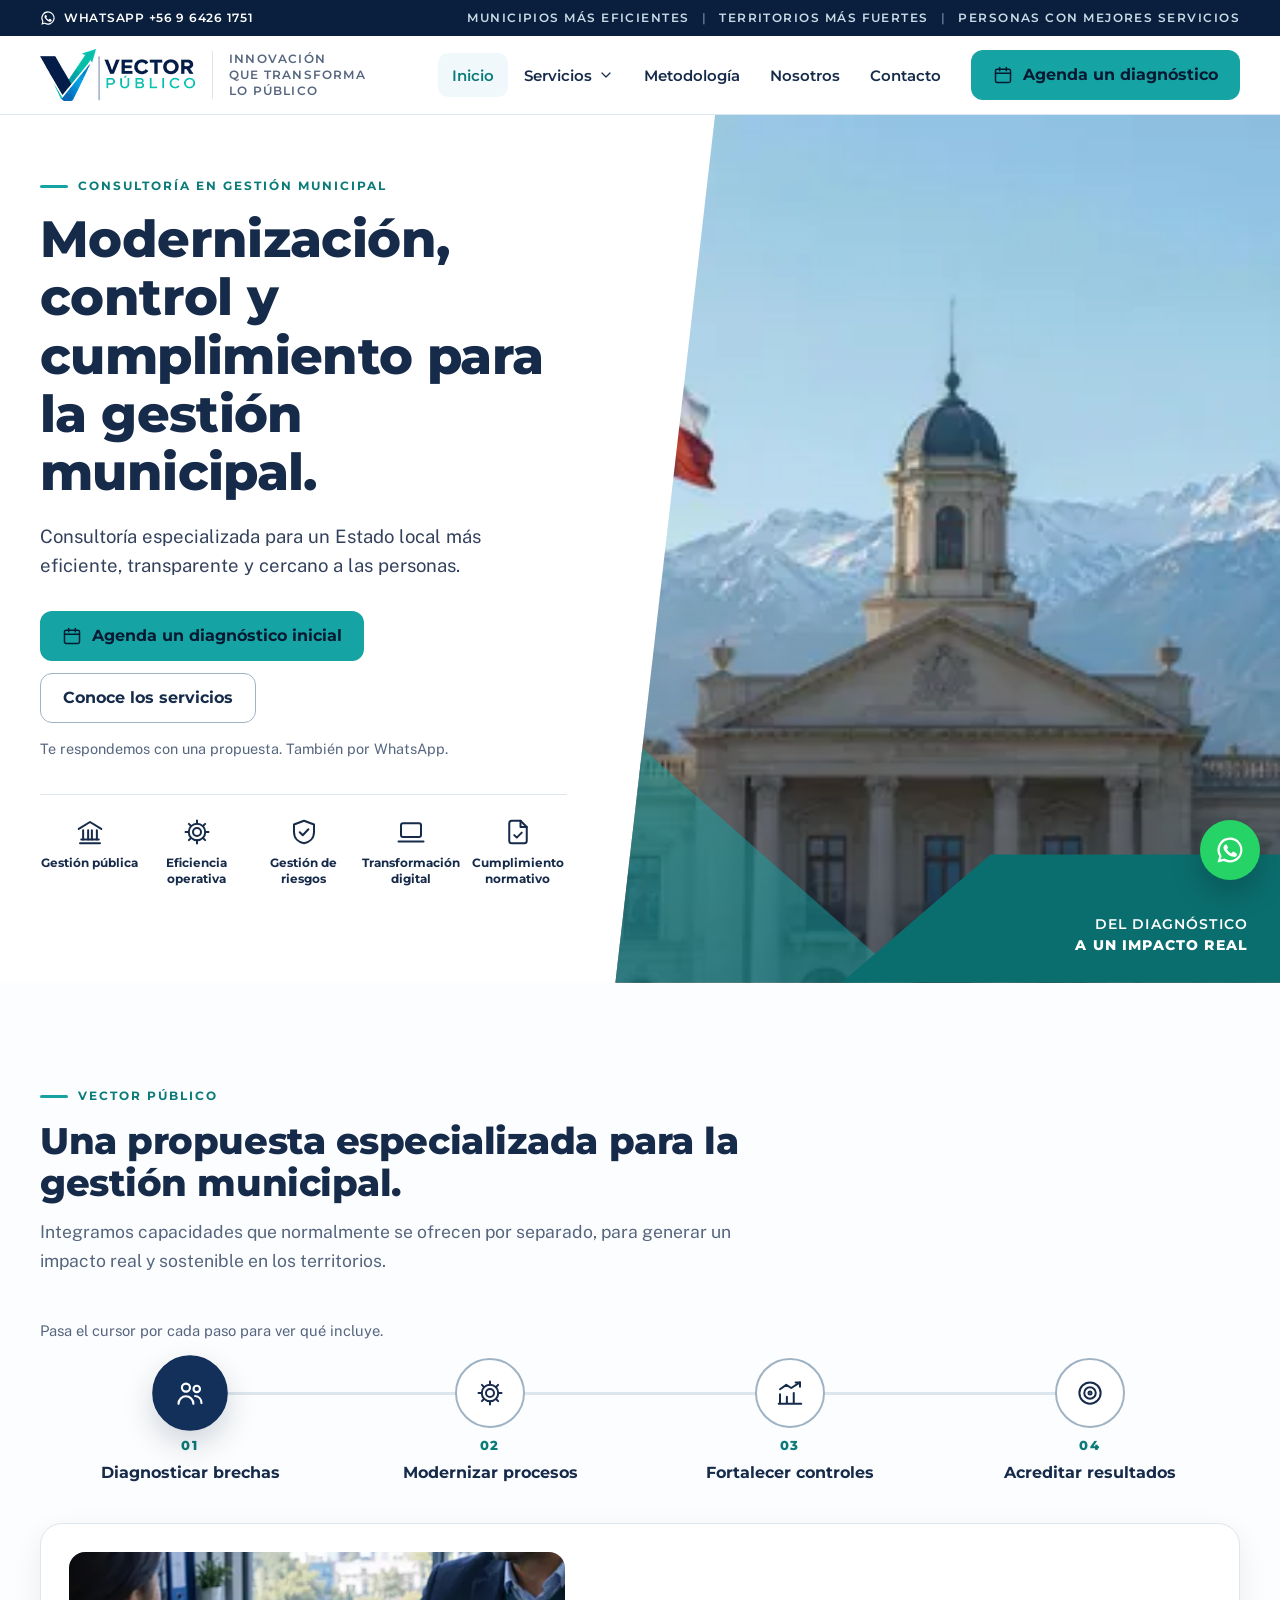
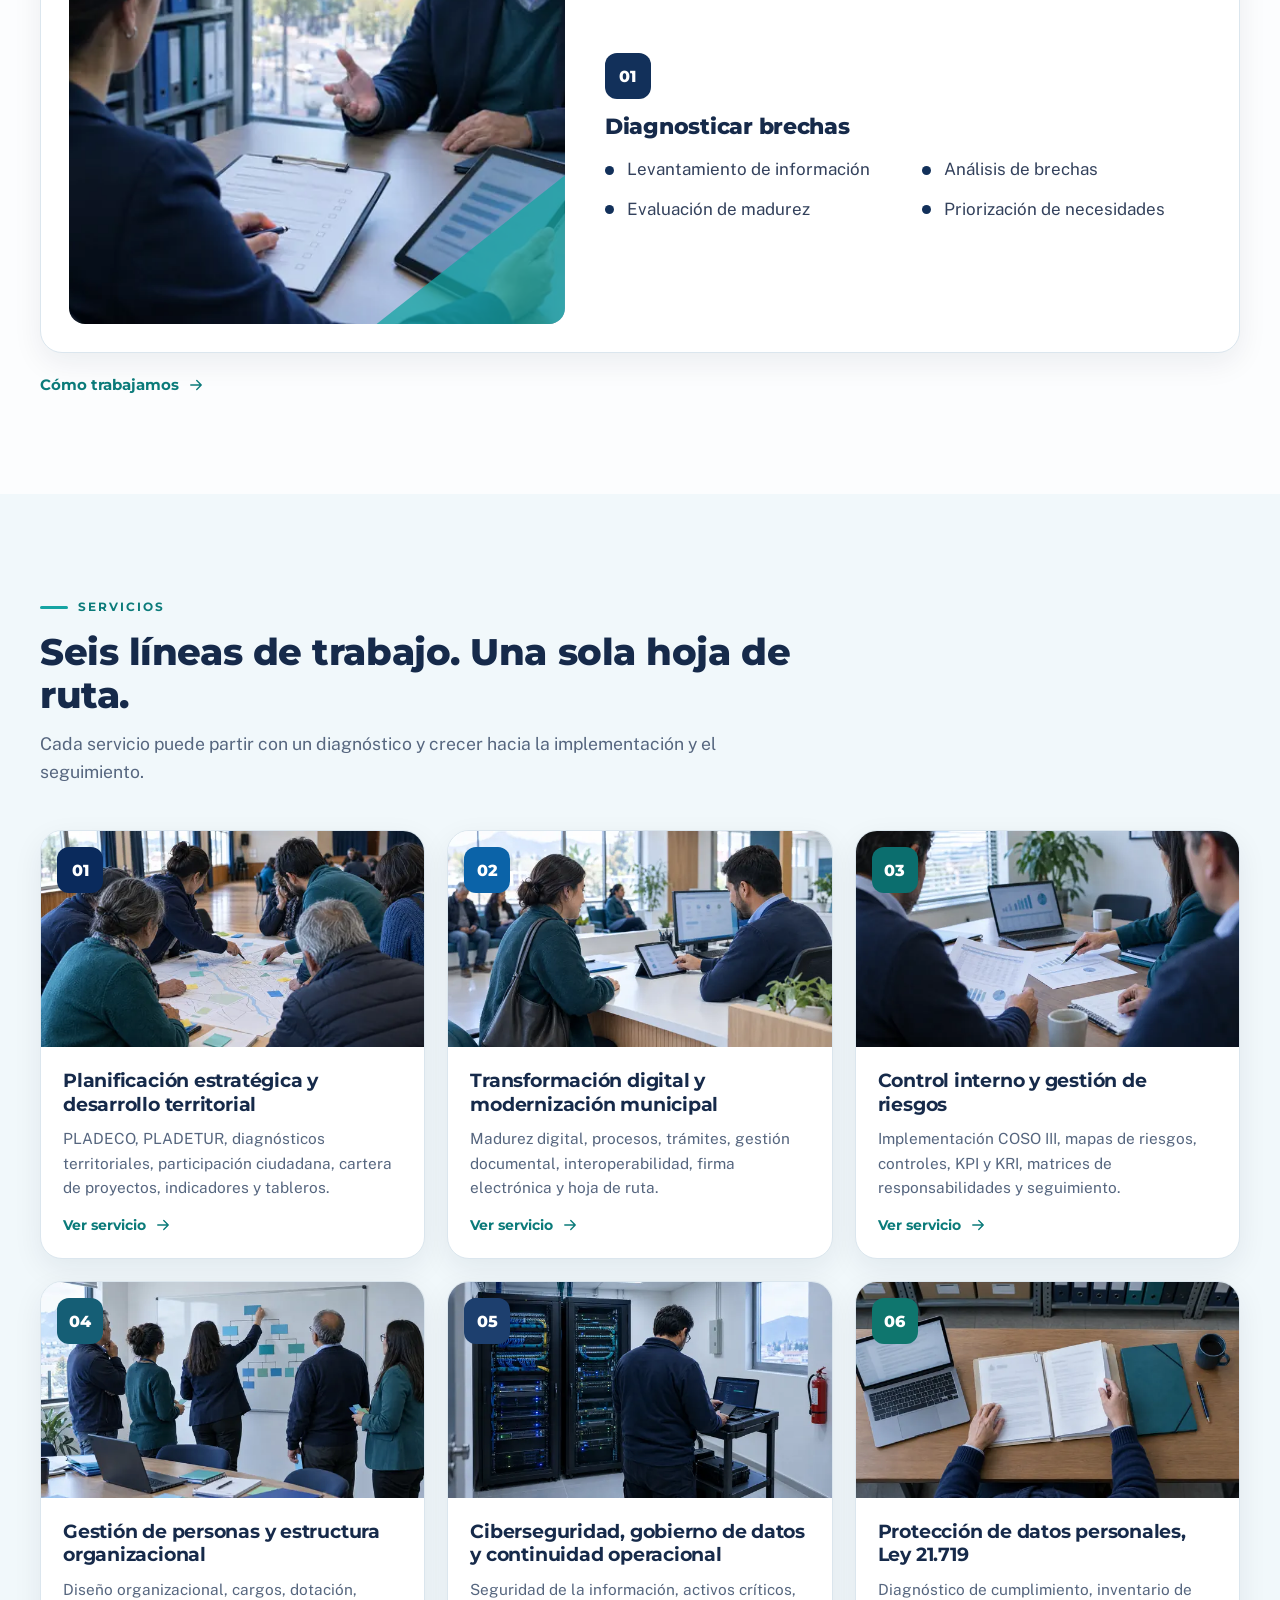
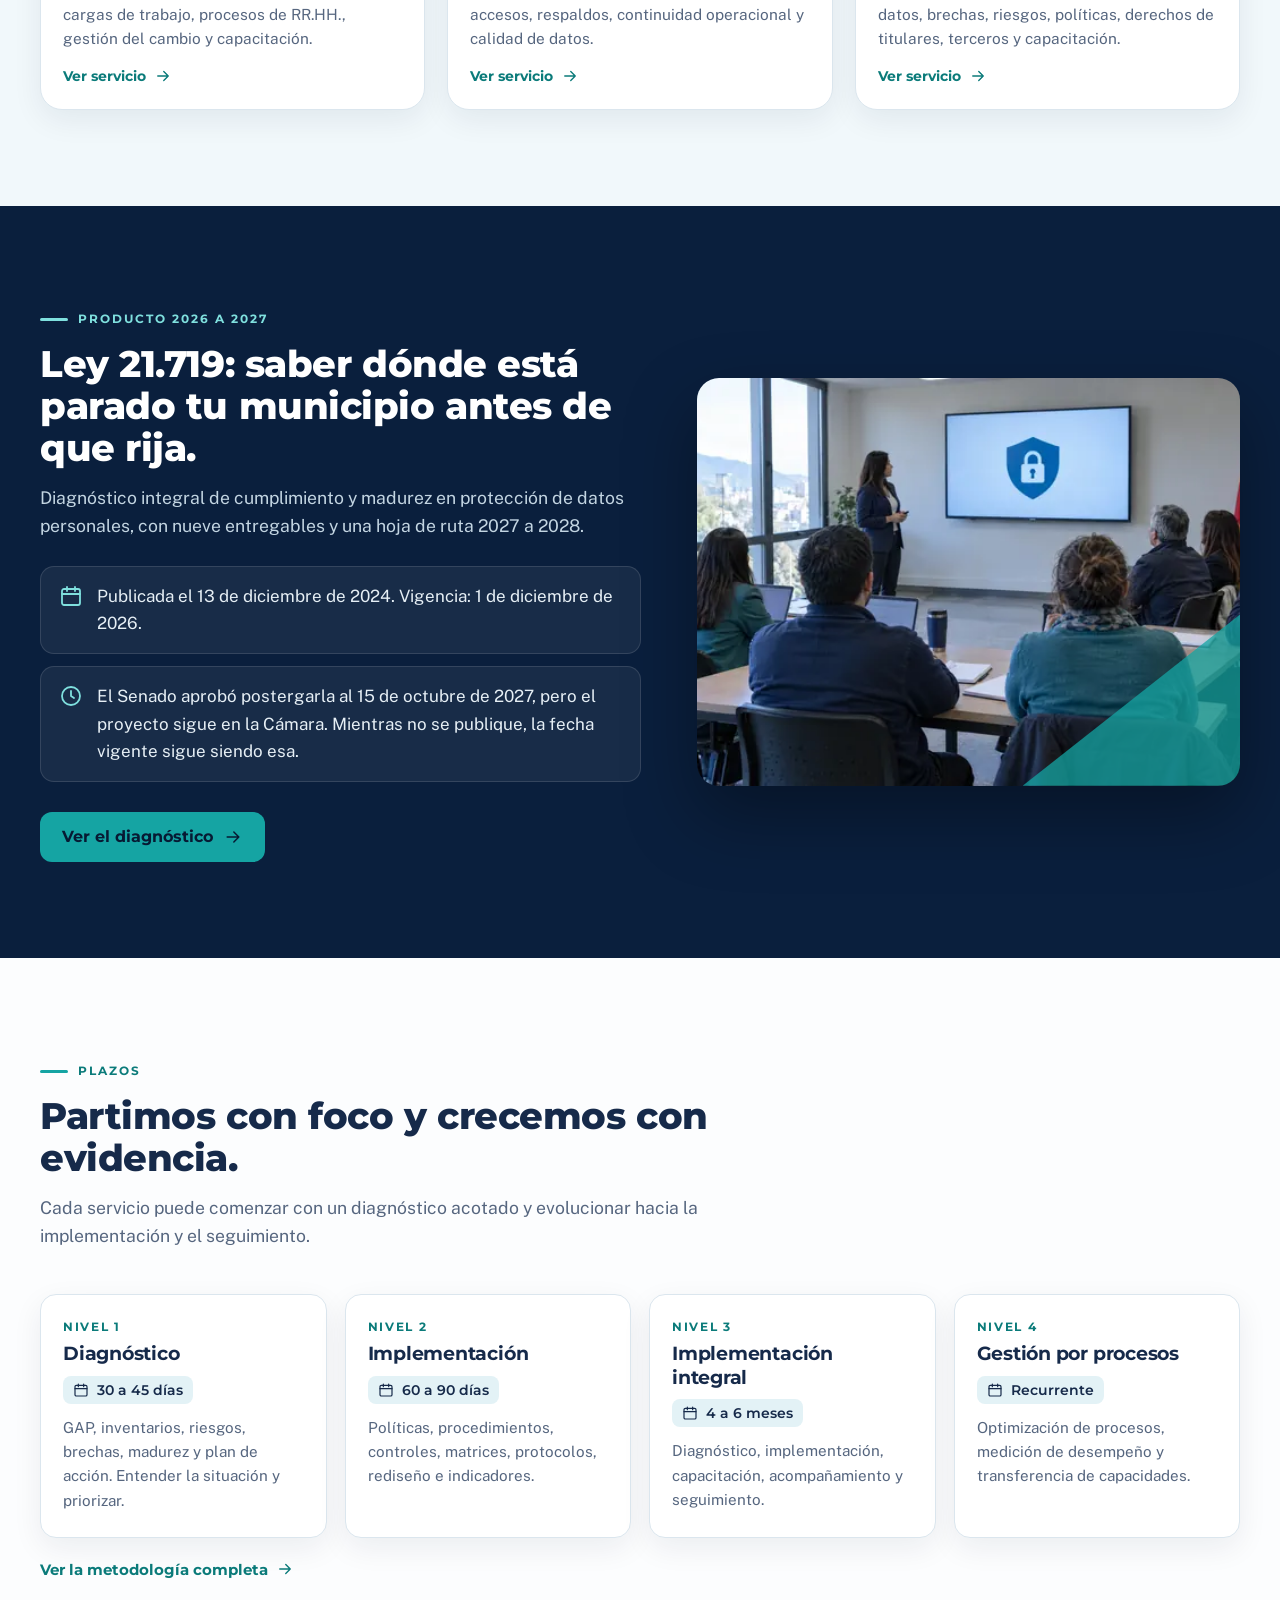
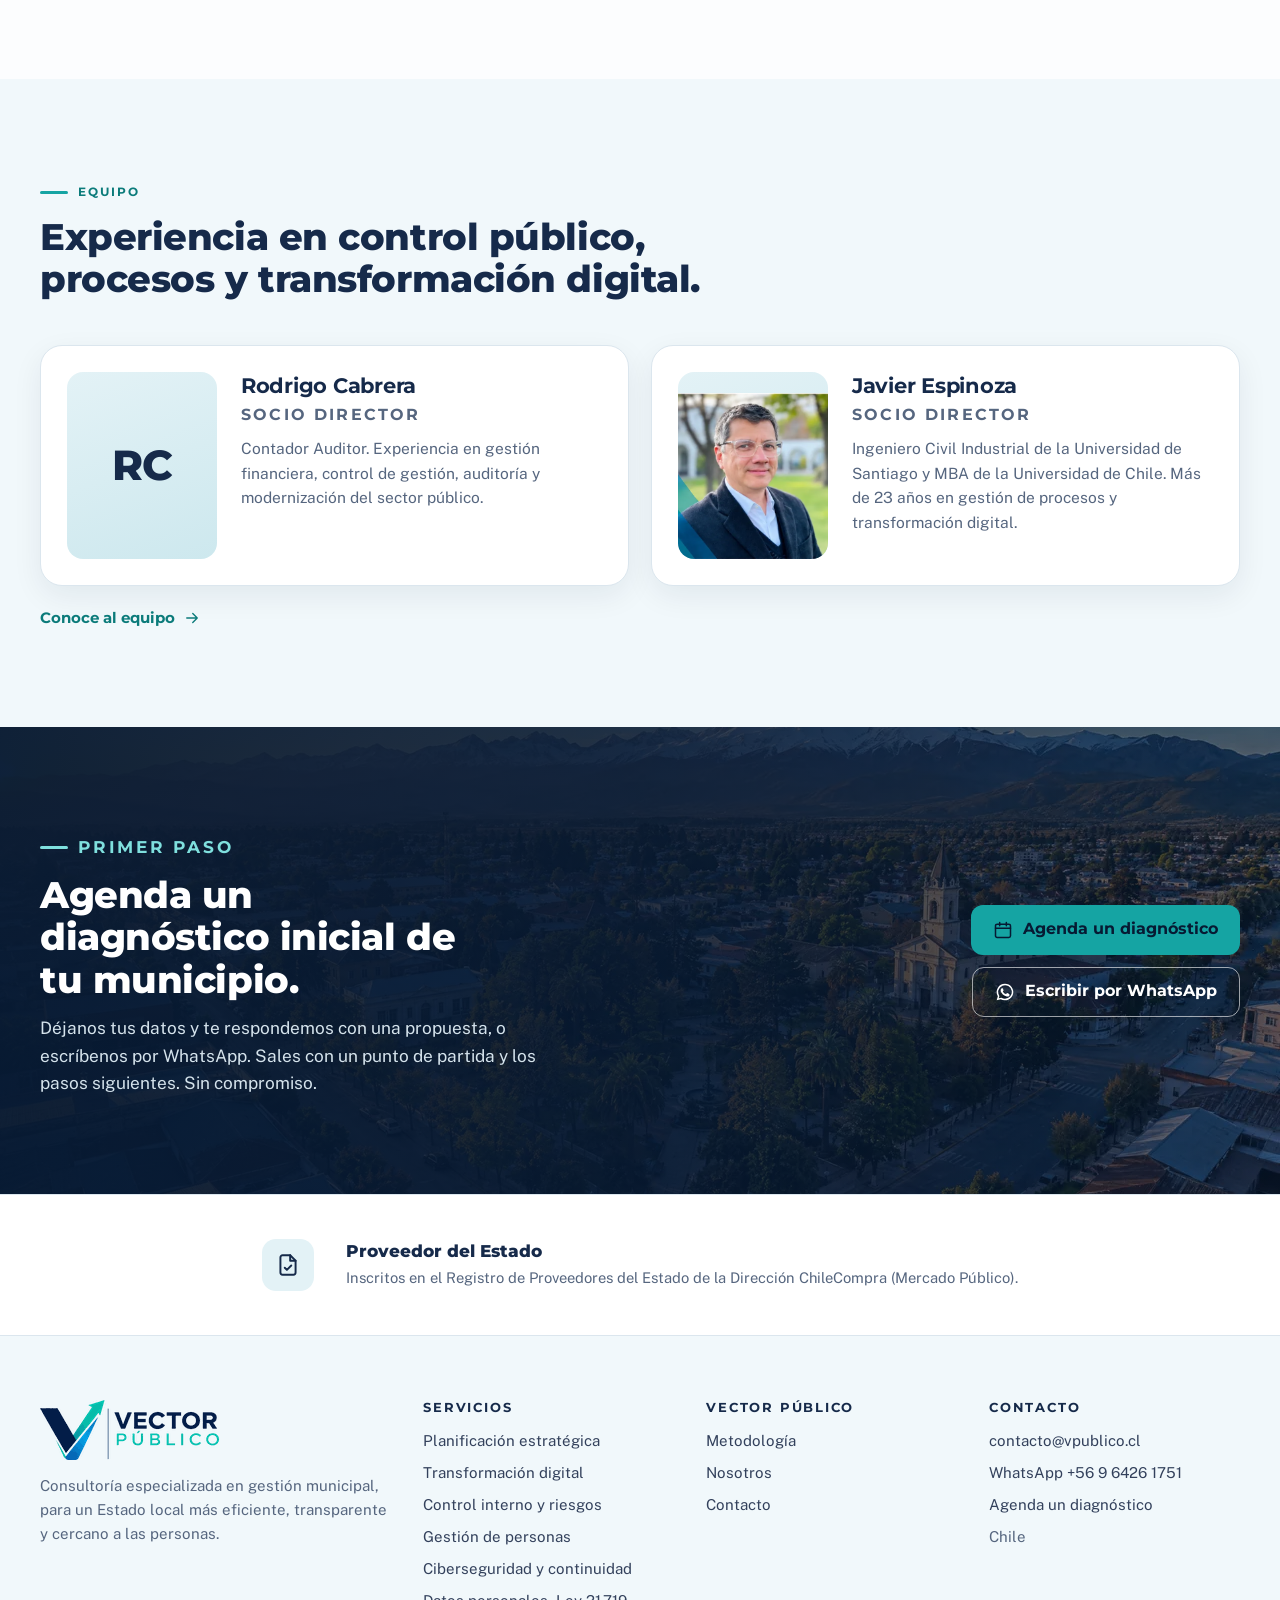
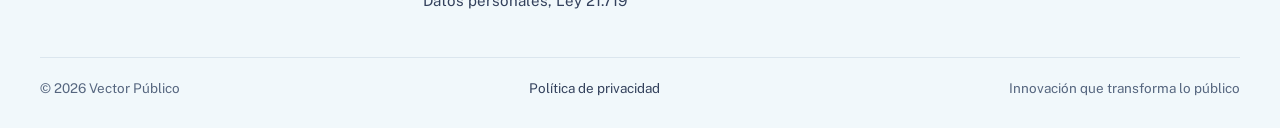
==== commit 229ccf0a: "Sello Proveedor del Estado visible en el inicio El cliente confirmó que ya está inscrito en el Regis" ====
--- a/index.html
+++ b/index.html
@@ -2,20 +2,18 @@
 <html lang="es-CL">
 <head>
 <meta charset="utf-8">
-<meta name="robots" content="noindex, nofollow">
 <meta name="viewport" content="width=device-width, initial-scale=1">
 <title>Vector Público · Consultoría en gestión municipal</title>
 <meta name="description" content="Consultoría especializada para municipios: planificación y PLADECO, transformación digital, control interno COSO III, gestión de personas, ciberseguridad y protección de datos personales Ley 21.719.">
 <meta name="theme-color" content="#0a1f3d">
-<!-- DEPLOY STEP: confirmar el dominio en canonical, og:url y og:image -->
 <link rel="canonical" href="https://www.vpublico.cl/">
 <meta property="og:type" content="website">
 <meta property="og:locale" content="es_CL">
 <meta property="og:site_name" content="Vector Público">
 <meta property="og:title" content="Vector Público · Consultoría en gestión municipal">
 <meta property="og:description" content="Consultoría especializada para municipios: planificación y PLADECO, transformación digital, control interno COSO III, gestión de personas, ciberseguridad y protección de datos personales Ley 21.719.">
-<meta property="og:url" content="https://platoniaaa.github.io/Pagina-para-Vector-Publico/">
-<meta property="og:image" content="https://platoniaaa.github.io/Pagina-para-Vector-Publico/assets/img/og-1200.jpg">
+<meta property="og:url" content="https://www.vpublico.cl/">
+<meta property="og:image" content="https://www.vpublico.cl/assets/img/og-1200.jpg">
 <link rel="icon" type="image/png" sizes="64x64" href="assets/favicon-64.png">
 <link rel="apple-touch-icon" href="assets/apple-touch-icon.png">
 <link rel="preload" href="assets/fonts/montserrat-latin.woff2" as="font" type="font/woff2" crossorigin>
@@ -119,17 +117,16 @@
 <div class="actions"><a class="btn" href="contacto.html#formulario"><svg class="ic" aria-hidden="true" focusable="false"><use href="#i-calendar"/></svg>Agenda un diagnóstico</a><a class="btn btn-outline-light" href="https://wa.me/56964261751?text=Hola%2C%20quiero%20agendar%20un%20diagn%C3%B3stico%20inicial%20para%20mi%20municipio." target="_blank" rel="noopener"><svg class="ic fill" aria-hidden="true" focusable="false"><use href="#i-whatsapp"/></svg>Escribir por WhatsApp</a></div>
 </div>
 </section>
-<!-- SELLO PROVEEDOR DEL ESTADO: oculto (atributo hidden) hasta que Vector Público quede inscrito y hábil en el Registro de Proveedores de ChileCompra.
-     Para activarlo:
-     1. Reemplazar RUT-DE-VECTOR-PUBLICO en el enlace por el RUT con puntos y guion (ej. 76.123.456-K). La ficha pública muestra el estado de habilidad en vivo.
-     2. Opcional: con el certificado de habilidad, completar el N° de folio y la fecha en la línea "Certificado" y quitarle el atributo hidden.
-     3. Quitar el atributo hidden de la sección.
+<!-- SELLO PROVEEDOR DEL ESTADO: visible. Falta el botón "Verificar en Mercado Público", que necesita el RUT de Vector Público.
+     Para agregarlo: reemplazar RUT-DE-VECTOR-PUBLICO por el RUT con puntos y guion (ej. 76.123.456-K) y quitar los marcadores
+     de comentario del botón de abajo. El enlace lleva a la ficha pública, que muestra el estado de habilidad en vivo.
+     Opcional: con el certificado de habilidad, completar el N° de folio y la fecha en la línea oculta y quitarle el atributo hidden.
      ChileCompra no entrega un sello ni un logo oficial para proveedores: no usar el logo de Mercado Público sin autorización escrita de ChileCompra. -->
-<section class="seal-band" aria-labelledby="seal-t" hidden>
+<section class="seal-band" aria-labelledby="seal-t">
 <div class="wrap seal">
 <span class="ic-wrap" style="margin:0"><svg class="ic" aria-hidden="true" focusable="false"><use href="#i-doccheck"/></svg></span>
 <div class="seal-text"><b id="seal-t">Proveedor del Estado</b><small>Inscritos en el Registro de Proveedores del Estado de la Dirección ChileCompra (Mercado Público).</small><small hidden>Certificado de habilidad N° de folio FOLIO, emitido el FECHA.</small></div>
-<a class="btn btn-ghost" href="https://proveedor.mercadopublico.cl/ficha/RUT-DE-VECTOR-PUBLICO" target="_blank" rel="noopener">Verificar en Mercado Público<svg class="ic" aria-hidden="true" focusable="false"><use href="#i-arrow"/></svg></a>
+<!-- <a class="btn btn-ghost" href="https://proveedor.mercadopublico.cl/ficha/RUT-DE-VECTOR-PUBLICO" target="_blank" rel="noopener">Verificar en Mercado Público<svg class="ic" aria-hidden="true" focusable="false"><use href="#i-arrow"/></svg></a> -->
 </div>
 </section>
 </main>
--- a/assets/site.css
+++ b/assets/site.css
@@ -527,48 +527,46 @@
 .legal-doc p + p{margin-top:12px}
 .legal-doc ul{margin:0;padding-left:20px;display:grid;gap:8px}
 
-/* ---------- Carrusel de actualidad normativa (fichas de servicio) ---------- */
-.news-head{display:flex;justify-content:space-between;align-items:flex-end;gap:24px;margin-bottom:32px}
-.news-head .sec-head{margin-bottom:0}
-.news-ctrl{display:flex;gap:10px;flex:none}
-.news-ctrl[hidden]{display:none}
-.news-btn{display:grid;place-items:center;width:48px;height:48px;padding:0;border-radius:50%;border:1.5px solid var(--line-strong);background:#fff;color:var(--navy-700);cursor:pointer;transition:border-color .25s var(--ease),color .25s var(--ease),background .25s var(--ease)}
-.news-btn:hover{border-color:var(--teal);color:var(--teal-text)}
-.news-btn .ic{width:20px;height:20px}
-.news-btn[data-dir="-1"] .ic{transform:rotate(180deg)}
+/* ---------- Noticias en el encabezado (fichas de servicio) ----------
+   Reemplazan la foto principal: una noticia a la vez, con su foto, que avanza sola hacia el lado (site.js) */
+.hero-news{overflow:hidden;background:var(--navy-900)}
+.hero-news::after{display:none}
+.hn-track{position:absolute;inset:0;display:flex;margin:0;padding:0;list-style:none;transition:transform .8s var(--ease);touch-action:pan-y;cursor:grab;user-select:none;-webkit-user-select:none}
+.hn-track.hn-drag{transition:none;cursor:grabbing}
+.hn-slide{position:relative;flex:0 0 100%;height:100%;overflow:hidden}
+.hn-slide img{position:absolute;inset:0;width:100%;height:100%;object-fit:cover;pointer-events:none;-webkit-user-drag:none}
+/* degradado para que el titular se lea sobre cualquier foto */
+.hn-slide::after{content:"";position:absolute;inset:0;background:linear-gradient(180deg,rgba(7,26,51,0) 28%,rgba(7,26,51,.55) 58%,rgba(7,26,51,.93));pointer-events:none}
+.hn-cap{position:absolute;z-index:2;left:0;right:0;bottom:0;display:flex;flex-direction:column;gap:10px;padding:0 40px 66px 11%;color:#fff;text-decoration:none}
+.hn-meta{display:flex;flex-wrap:wrap;align-items:center;gap:8px 12px;font:700 .82rem/1.3 var(--head);color:#d5e3ec}
+.hn-meta .tag{padding:4px 10px;border-radius:999px;background:var(--teal);color:var(--navy-950);font-size:.7rem;letter-spacing:.08em;text-transform:uppercase}
+.hn-title{max-width:30ch;font:800 clamp(1.15rem,1.9vw,1.6rem)/1.25 var(--head);text-wrap:balance}
+.hn-src{display:inline-flex;align-items:center;gap:6px;font:700 .86rem/1.3 var(--head);color:#7fe0de}
+.hn-src .ic{width:16px;height:16px;transform:rotate(-45deg)}
+.hn-cap:hover .hn-title{text-decoration:underline;text-decoration-thickness:2px;text-underline-offset:4px}
+.hn-cap:focus-visible{outline:3px solid #7fe0de;outline-offset:-8px;border-radius:0}
+.hn-kicker{position:absolute;z-index:2;top:24px;right:24px;padding:6px 12px;border-radius:999px;background:rgba(7,26,51,.72);color:#7fe0de;font:700 .72rem/1.2 var(--head);letter-spacing:.14em;text-transform:uppercase}
+.hn-ctrl{position:absolute;z-index:3;left:11%;bottom:18px;display:flex;align-items:center;gap:6px}
+.hn-ctrl[hidden]{display:none}
+.hn-pause,.hn-nav{display:grid;place-items:center;width:34px;height:34px;padding:0;border-radius:50%;border:1.5px solid rgba(255,255,255,.6);background:rgba(7,26,51,.45);color:#fff;cursor:pointer;transition:background .25s var(--ease)}
+.hn-pause:hover,.hn-nav:hover{background:rgba(21,164,163,.75)}
+.hn-pause .ic,.hn-nav .ic{width:16px;height:16px}
+.hn-nav[data-dir="-1"] .ic{transform:rotate(180deg)}
 /* pausa: dos barras; reanudar: triángulo */
-.news-pause .ic-play{display:none}
-.news-pause[aria-pressed="true"] .ic-pause{display:none}
-.news-pause[aria-pressed="true"] .ic-play{display:block}
-.news-track{display:flex;gap:20px;margin:0;padding:6px 4px 20px;list-style:none;overflow-x:auto;scroll-snap-type:x mandatory;scroll-behavior:smooth;overscroll-behavior-x:contain;scrollbar-width:thin}
-/* con JavaScript se navega con flechas y puntos: la barra de desplazamiento sobra */
-html.js .news-track{scrollbar-width:none}
-html.js .news-track::-webkit-scrollbar{display:none}
-.news-card{position:relative;flex:0 0 calc((100% - 40px) / 3);scroll-snap-align:start;display:flex;flex-direction:column;overflow:hidden;background:#fff;border:1px solid var(--line);border-radius:var(--radius-lg);box-shadow:var(--shadow);transition:transform .35s var(--ease),box-shadow .35s var(--ease)}
-.news-card:hover{transform:translateY(-4px);box-shadow:var(--shadow-lg)}
-.news-card:focus-within{outline:3px solid var(--teal);outline-offset:2px}
-.news-card .ph{position:relative;margin:0;aspect-ratio:16/9;overflow:hidden;background:var(--sky-100)}
-.news-card .ph img{width:100%;height:100%;object-fit:cover;transition:transform .6s var(--ease)}
-.news-card:hover .ph img{transform:scale(1.04)}
-.news-card .body{display:flex;flex-direction:column;gap:10px;flex:1;padding:20px 22px 22px}
-.news-card .meta{display:flex;flex-wrap:wrap;align-items:center;gap:8px 10px;font:700 .82rem/1.3 var(--head);color:var(--navy-700)}
-.news-card .tag{padding:4px 10px;border-radius:999px;background:var(--sky-100);color:var(--teal-700);font-size:.7rem;letter-spacing:.08em;text-transform:uppercase}
-.news-card h3{font-size:1.06rem}
-.news-card h3 a{color:inherit;text-decoration:none}
-/* toda la tarjeta abre la fuente */
-.news-card h3 a::after{content:"";position:absolute;inset:0;z-index:1}
-.news-card h3 a:focus-visible{outline:none}
-.news-card p{color:var(--muted);font-size:.94rem}
-.news-card .src{display:flex;align-items:center;gap:6px;margin-top:auto;padding-top:6px;font:700 .84rem/1.3 var(--head);color:var(--teal-text)}
-.news-card .src .ic{width:16px;height:16px;transform:rotate(-45deg)}
-.news-dots{display:flex;justify-content:center;gap:2px;margin:6px 0 0;padding:0;list-style:none}
-.news-dots[hidden]{display:none}
-.news-dots button{display:grid;place-items:center;width:28px;height:28px;padding:0;border:0;background:none;cursor:pointer}
-.news-dots button::before{content:"";width:10px;height:10px;border-radius:999px;background:var(--line-strong);transition:width .3s var(--ease),background .3s var(--ease)}
-.news-dots button[aria-current="true"]::before{width:26px;background:var(--teal)}
-.news-note{margin-top:12px;font-size:.84rem;color:var(--muted);text-align:center}
-@media (max-width:1000px){.news-card{flex-basis:calc((100% - 20px) / 2)}}
-@media (max-width:640px){.news-head{flex-direction:column;align-items:flex-start}.news-card{flex-basis:86%}.news-track{gap:14px}}
+.hn-pause .ic-play{display:none}
+.hn-pause[aria-pressed="true"] .ic-pause{display:none}
+.hn-pause[aria-pressed="true"] .ic-play{display:block}
+.hn-dots{display:flex;margin:0 0 0 4px;padding:0;list-style:none}
+.hn-dots button{display:grid;place-items:center;width:26px;height:34px;padding:0;border:0;background:none;cursor:pointer}
+.hn-dots button::before{content:"";width:9px;height:9px;border-radius:999px;background:rgba(255,255,255,.55);transition:width .3s var(--ease),background .3s var(--ease)}
+.hn-dots button[aria-current="true"]::before{width:24px;background:#7fe0de}
+/* celular: más alto que la franja de foto normal para que quepa el titular, y sin el corte diagonal abajo */
+@media (max-width:900px){
+  .hero-news{height:min(62vh,440px);clip-path:none}
+  .hn-cap{padding:0 20px 58px}
+  .hn-ctrl{left:14px;bottom:12px}
+  .hn-kicker{top:14px;right:14px}
+}
 
 /* ---------- Sello Proveedor del Estado (inicio) ---------- */
 .seal-band{padding:44px 0;background:#fff;border-top:1px solid var(--line)}
@@ -636,7 +634,6 @@
 
 @media (prefers-reduced-motion:reduce){
   html{scroll-behavior:auto}
-  .news-track{scroll-behavior:auto}
   *,*::before,*::after{animation:none!important;transition:none!important}
   html.js .reveal,html.js .stagger > *{opacity:1;transform:none}
   html.js .index-rows:not(.in) .bar i{transform:none}
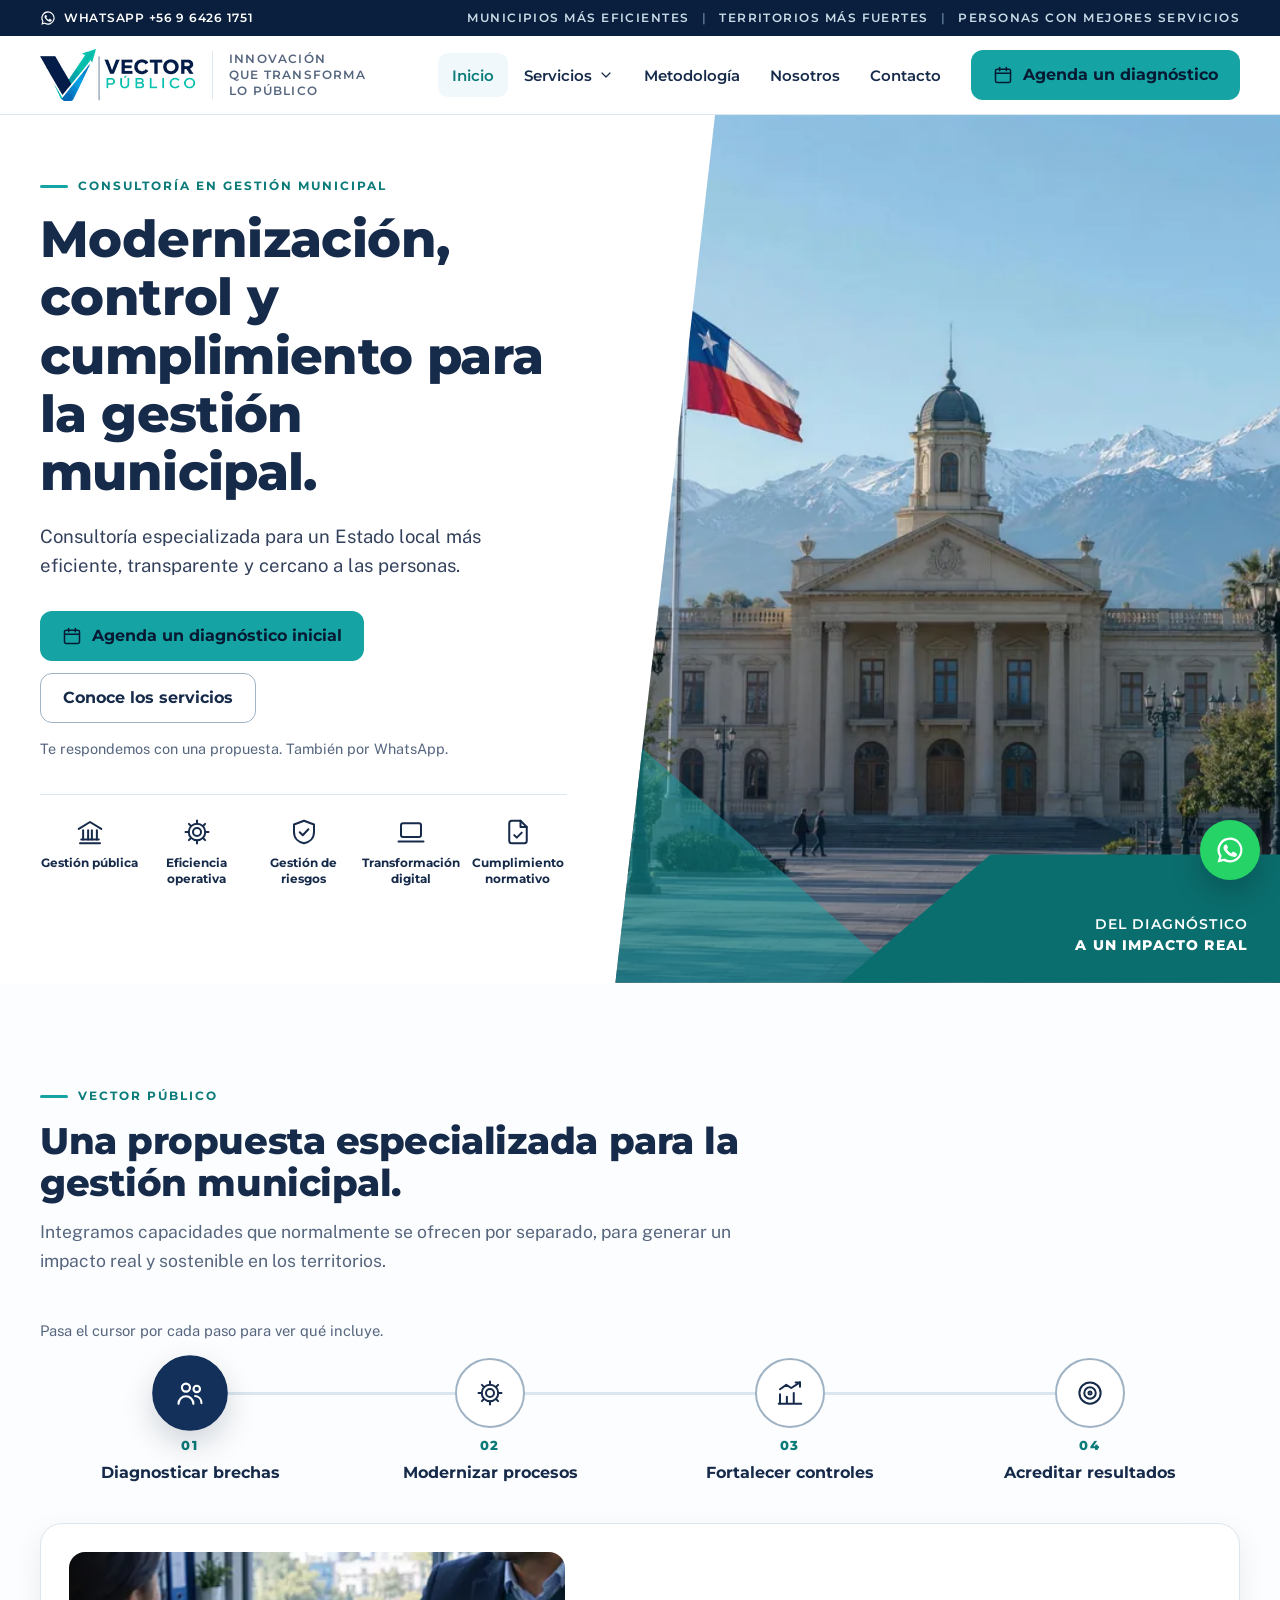
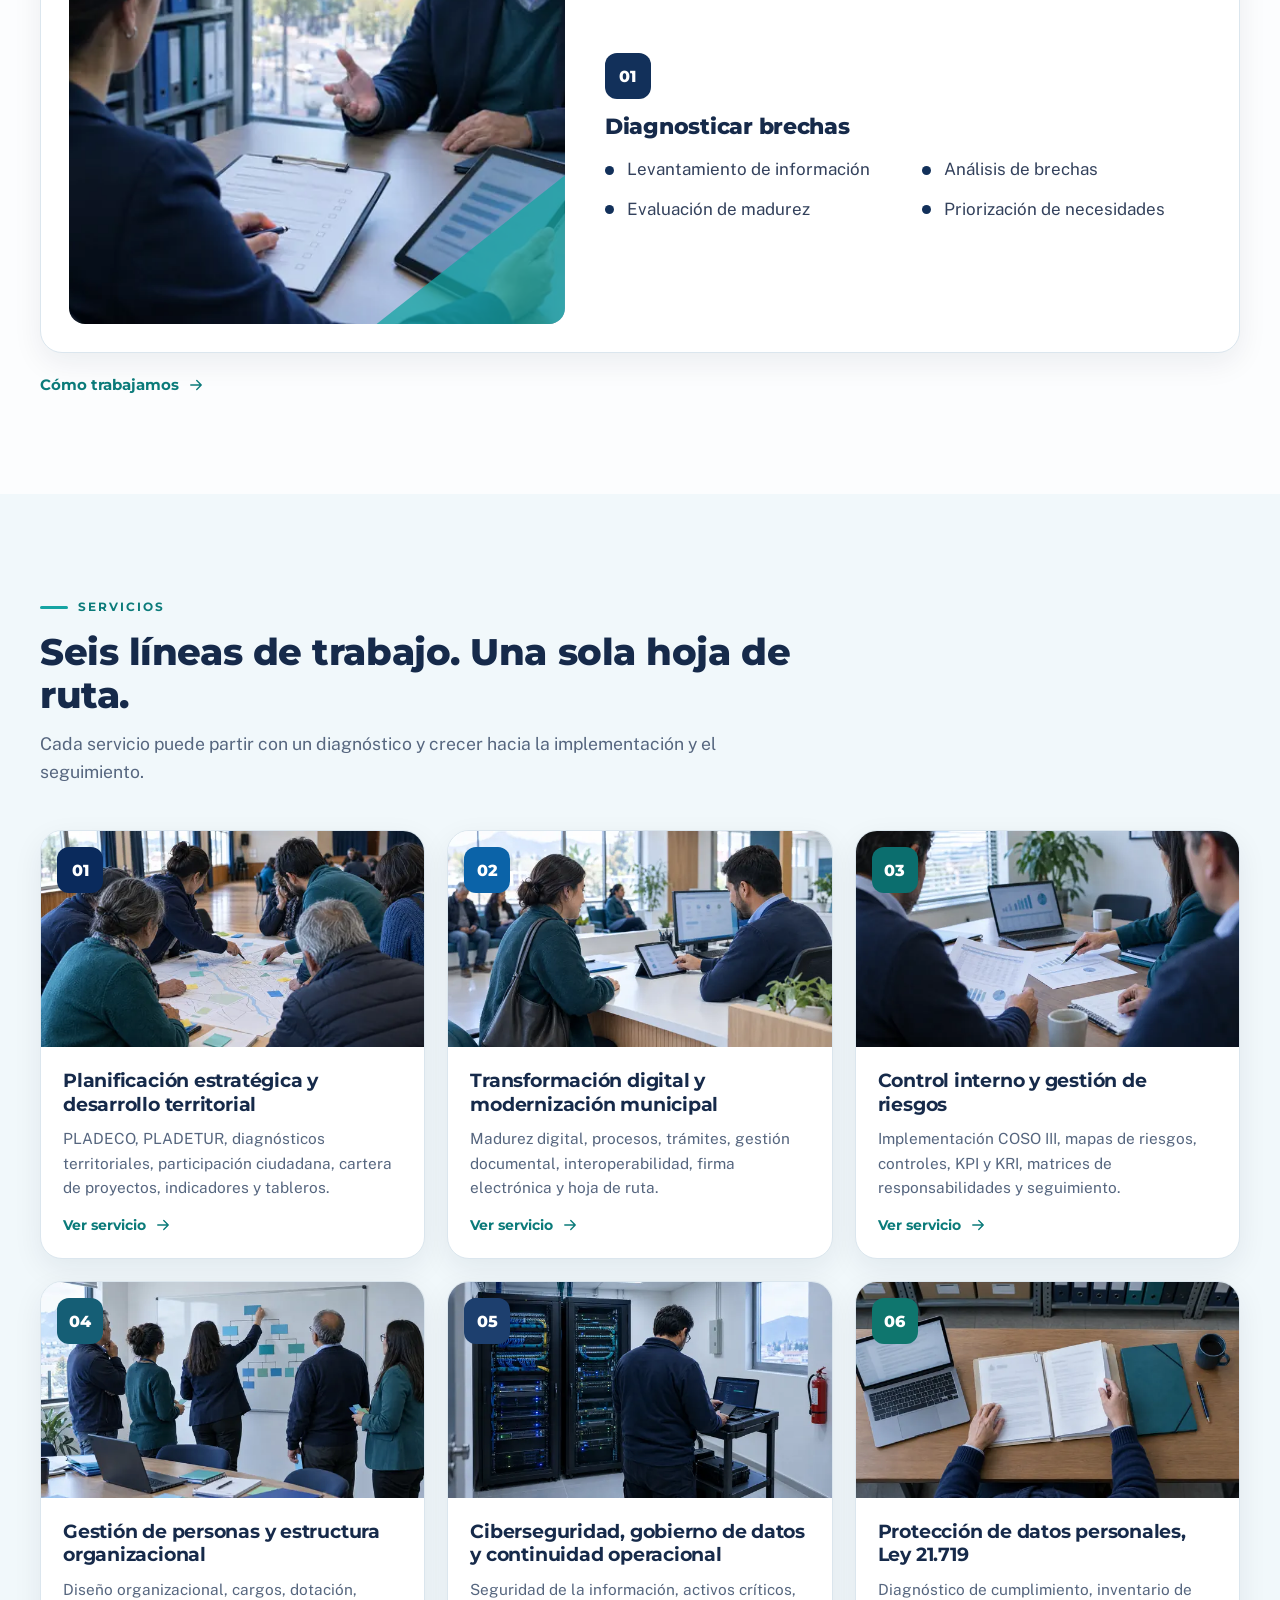
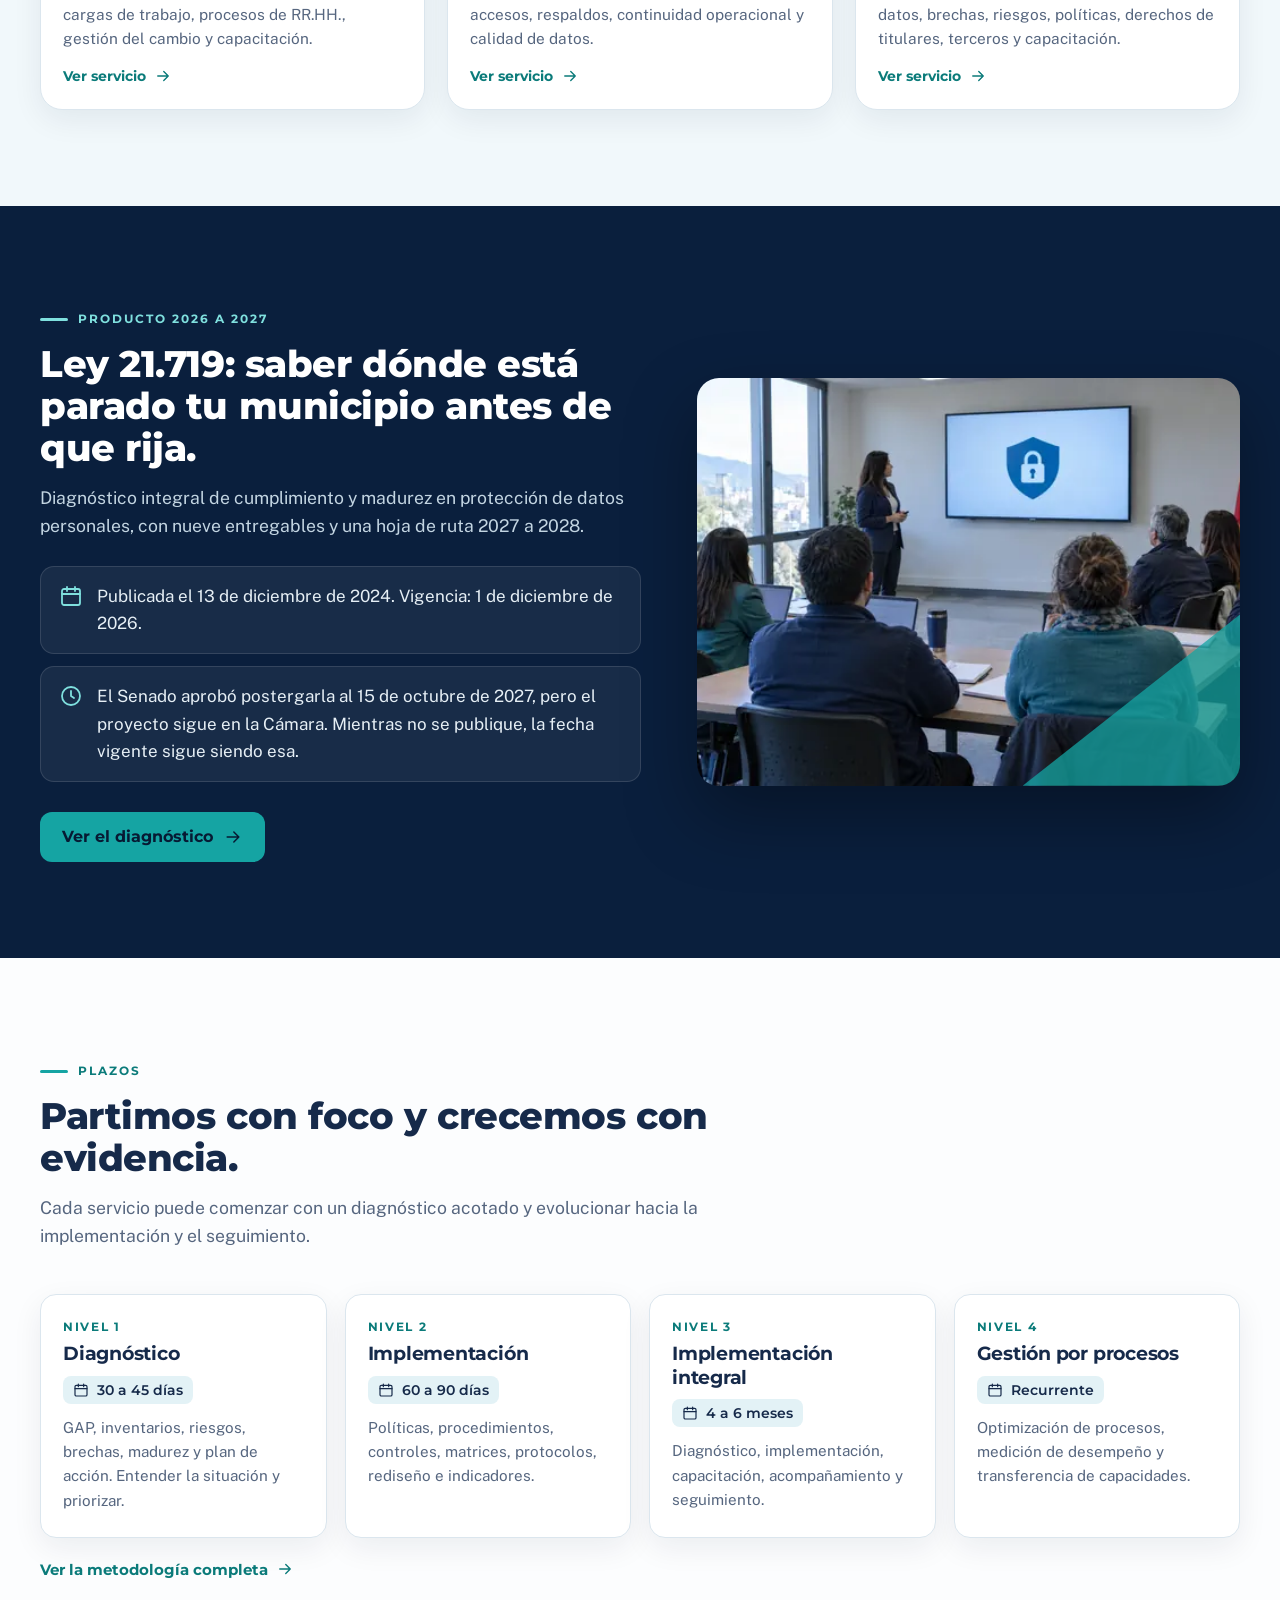
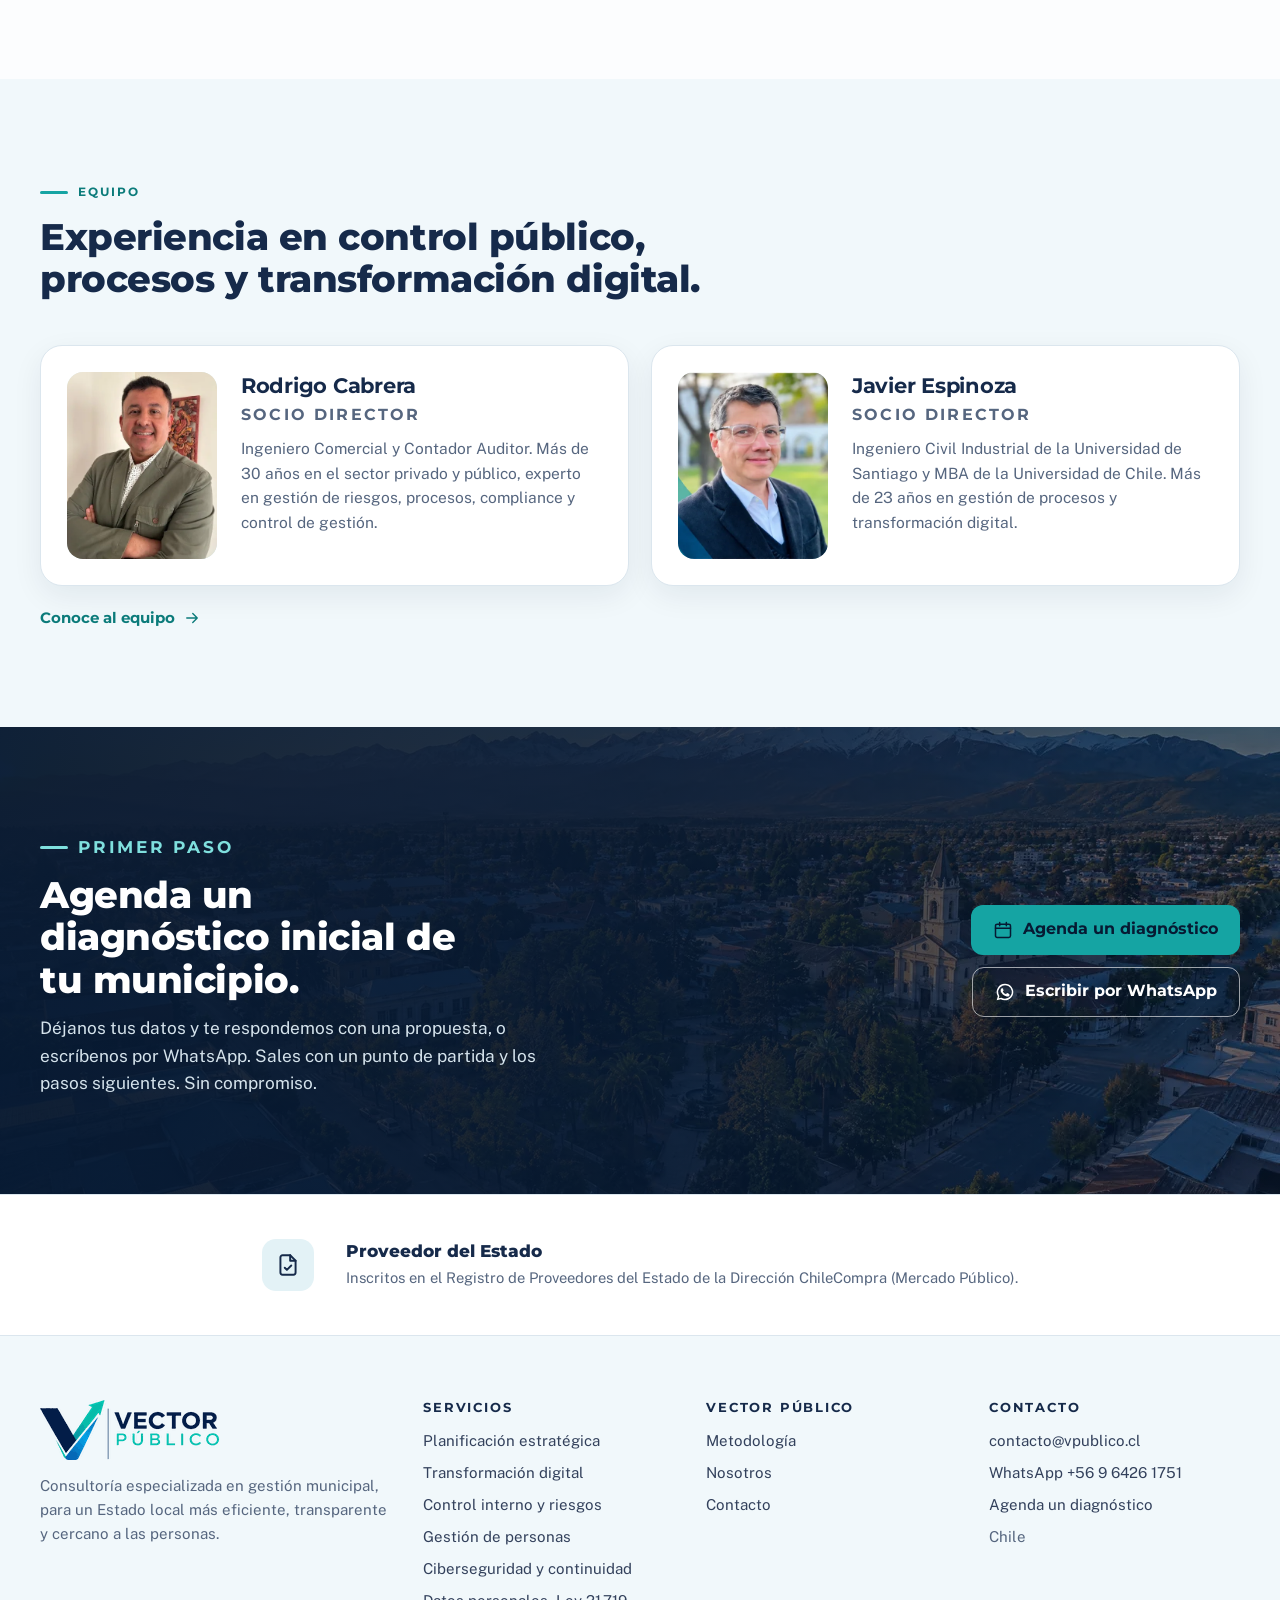
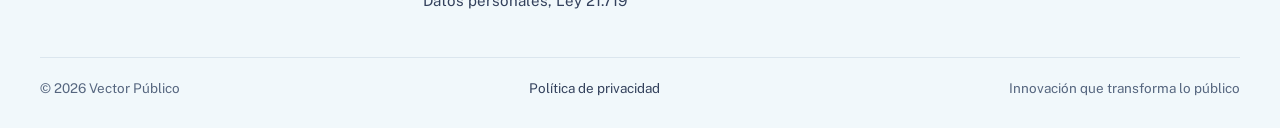
==== commit 5a0ead01: "Foto y perfil de Rodrigo Cabrera, y nuevo número del botón de WhatsApp - Foto de Rodrigo Cabrera en " ====
--- a/index.html
+++ b/index.html
@@ -104,7 +104,7 @@
 <div class="wrap">
 <div class="sec-head reveal"><p class="kicker">Equipo</p><h2>Experiencia en control público, procesos y transformación digital.</h2></div>
 <div class="team stagger">
-<article class="person"><div class="avatar" aria-hidden="true">RC</div><div><h3>Rodrigo Cabrera</h3><p class="role-t">Socio Director</p><p>Contador Auditor. Experiencia en gestión financiera, control de gestión, auditoría y modernización del sector público.</p></div></article>
+<article class="person"><div class="avatar"><picture><source type="image/webp" srcset="assets/img/rodrigo-cabrera.webp"><img src="assets/img/rodrigo-cabrera.jpg" alt="Rodrigo Cabrera, socio director de Vector Público" width="447" height="482" loading="lazy" decoding="async"></picture></div><div><h3>Rodrigo Cabrera</h3><p class="role-t">Socio Director</p><p>Ingeniero Comercial y Contador Auditor. Más de 30 años en el sector privado y público, experto en gestión de riesgos, procesos, compliance y control de gestión.</p></div></article>
 <article class="person"><div class="avatar"><picture><source type="image/webp" srcset="assets/img/javier-espinoza.webp"><img src="assets/img/javier-espinoza.jpg" alt="Javier Espinoza, socio director de Vector Público" width="520" height="502" loading="lazy" decoding="async"></picture></div><div><h3>Javier Espinoza</h3><p class="role-t">Socio Director</p><p>Ingeniero Civil Industrial de la Universidad de Santiago y MBA de la Universidad de Chile. Más de 23 años en gestión de procesos y transformación digital.</p></div></article>
 </div>
 <a class="link-more" href="nosotros.html">Conoce al equipo<svg class="ic" aria-hidden="true" focusable="false"><use href="#i-arrow"/></svg></a>
@@ -141,7 +141,7 @@
 <div class="legal"><span>© 2026 Vector Público</span><a href="privacidad.html">Política de privacidad</a><span>Innovación que transforma lo público</span></div>
 </div>
 </footer>
-<a class="wa-float" href="https://wa.me/56964261751?text=Hola%2C%20quiero%20agendar%20un%20diagn%C3%B3stico%20inicial%20para%20mi%20municipio." target="_blank" rel="noopener" aria-label="Escribir por WhatsApp a Vector Público"><svg class="ic fill" aria-hidden="true" focusable="false"><use href="#i-whatsapp"/></svg></a>
+<a class="wa-float" href="https://wa.me/56995372764?text=Hola%2C%20quiero%20agendar%20un%20diagn%C3%B3stico%20inicial%20para%20mi%20municipio." target="_blank" rel="noopener" aria-label="Escribir por WhatsApp a Vector Público"><svg class="ic fill" aria-hidden="true" focusable="false"><use href="#i-whatsapp"/></svg></a>
 <script src="assets/site.js" defer></script>
 </body>
 </html>
--- a/assets/site.css
+++ b/assets/site.css
@@ -300,7 +300,9 @@
 .team{display:grid;grid-template-columns:1fr 1fr;gap:22px}
 .person{display:grid;grid-template-columns:150px 1fr;gap:24px;align-items:start;padding:26px;background:#fff;border:1px solid var(--line);border-radius:var(--radius-lg);box-shadow:var(--shadow)}
 .avatar{width:150px;aspect-ratio:4/5;overflow:hidden;display:grid;place-items:center;border-radius:16px;background:linear-gradient(160deg,var(--sky-100),#cde8ee);font:800 2.6rem var(--head);color:var(--navy-700);letter-spacing:-.03em}
-.avatar img{width:100%;height:100%;object-fit:cover;object-position:center 22%}
+/* la foto llena todo el recuadro 4:5, sin franja de fondo arriba */
+.avatar{position:relative}
+.avatar img{position:absolute;inset:0;width:100%;height:100%;object-fit:cover;object-position:center 22%}
 .person h3{font-size:1.32rem}
 .role-t{margin:6px 0 12px;font:700 .78rem var(--head);letter-spacing:.14em;text-transform:uppercase;color:var(--teal-text)}
 .person p{color:var(--muted);font-size:.97rem}
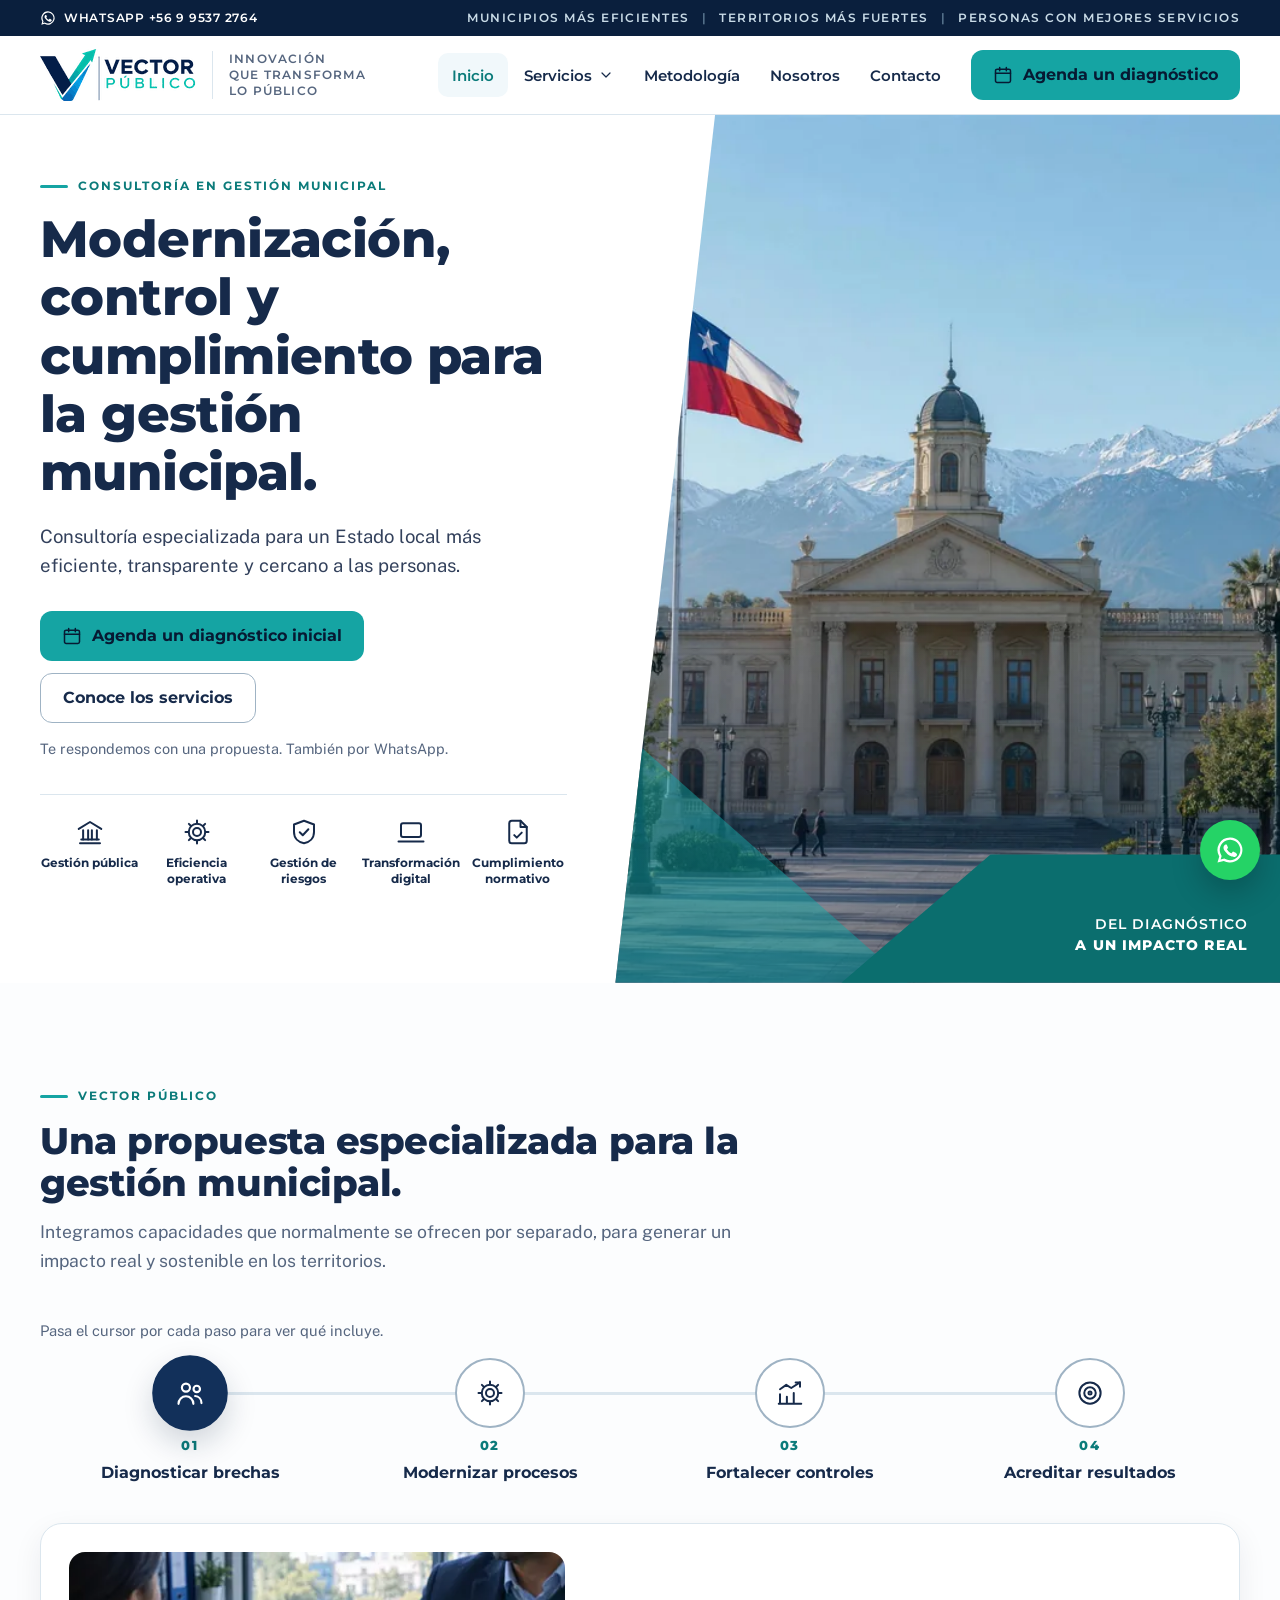
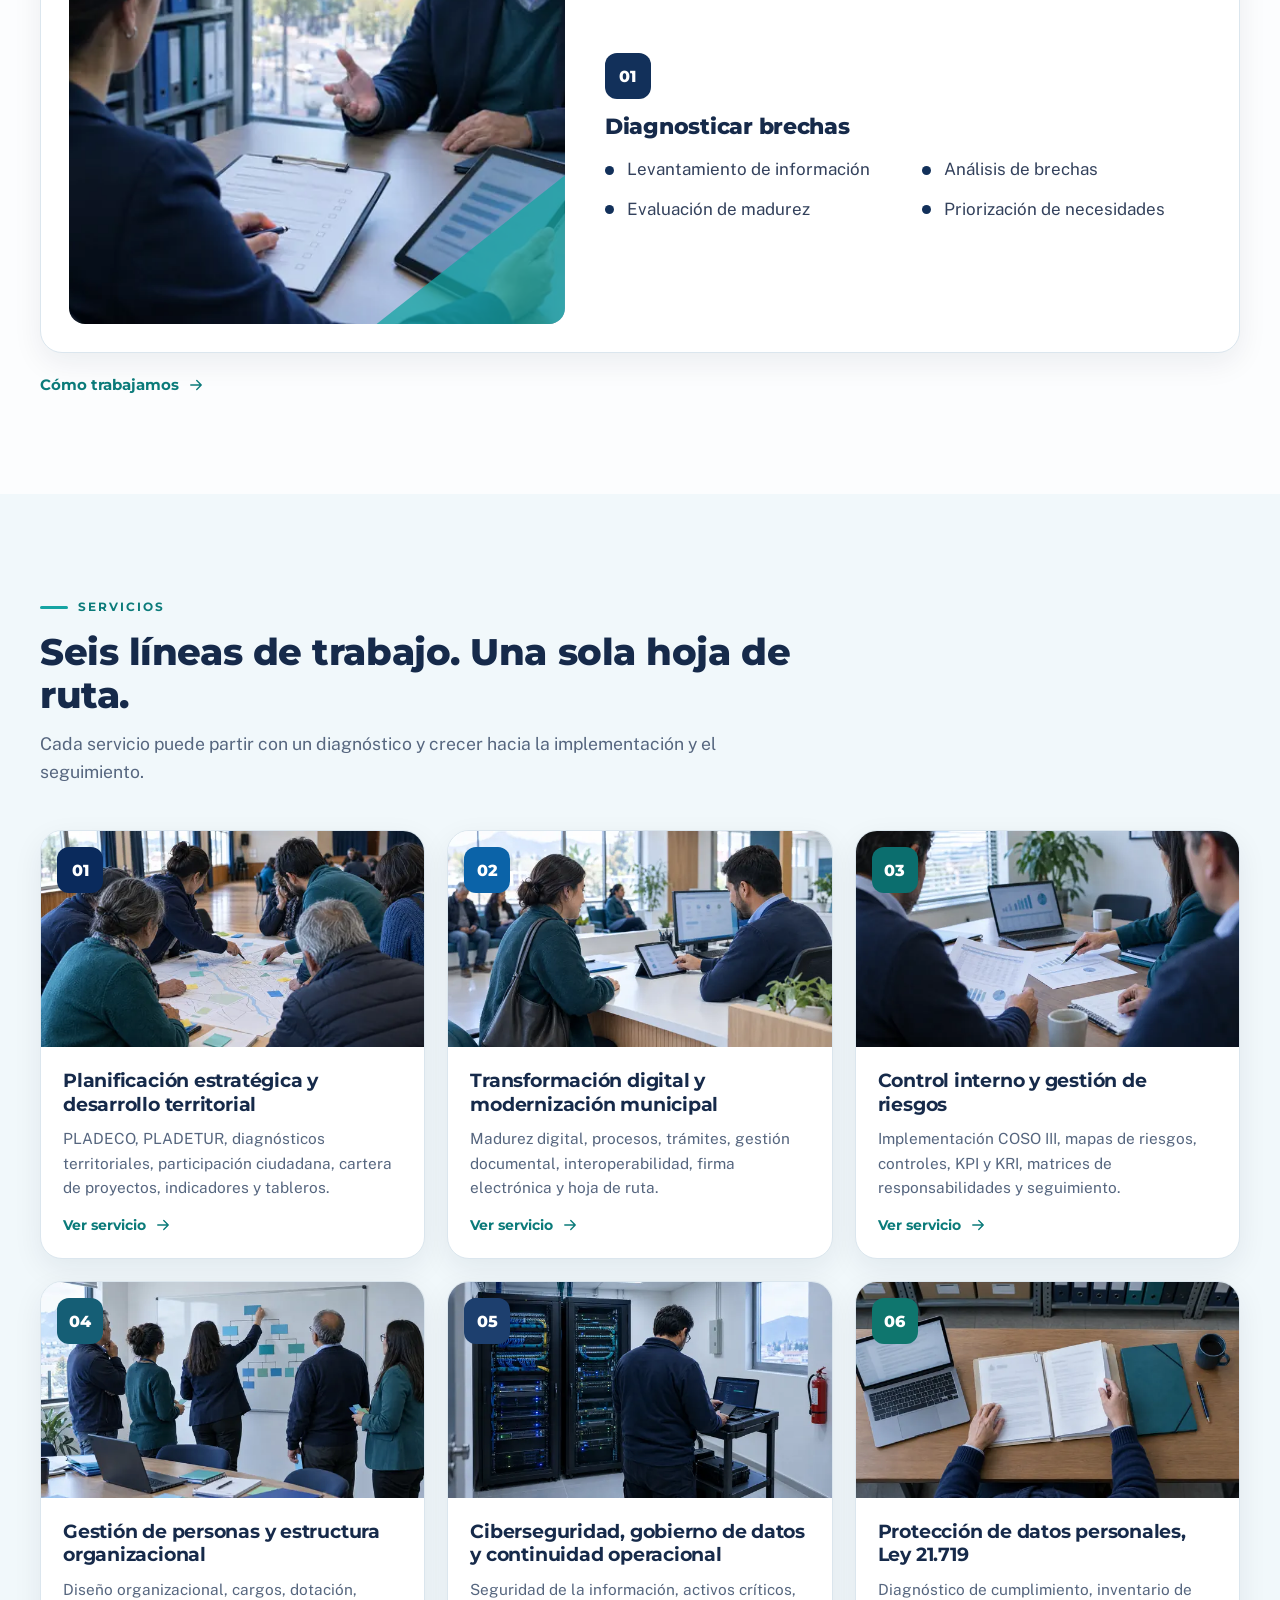
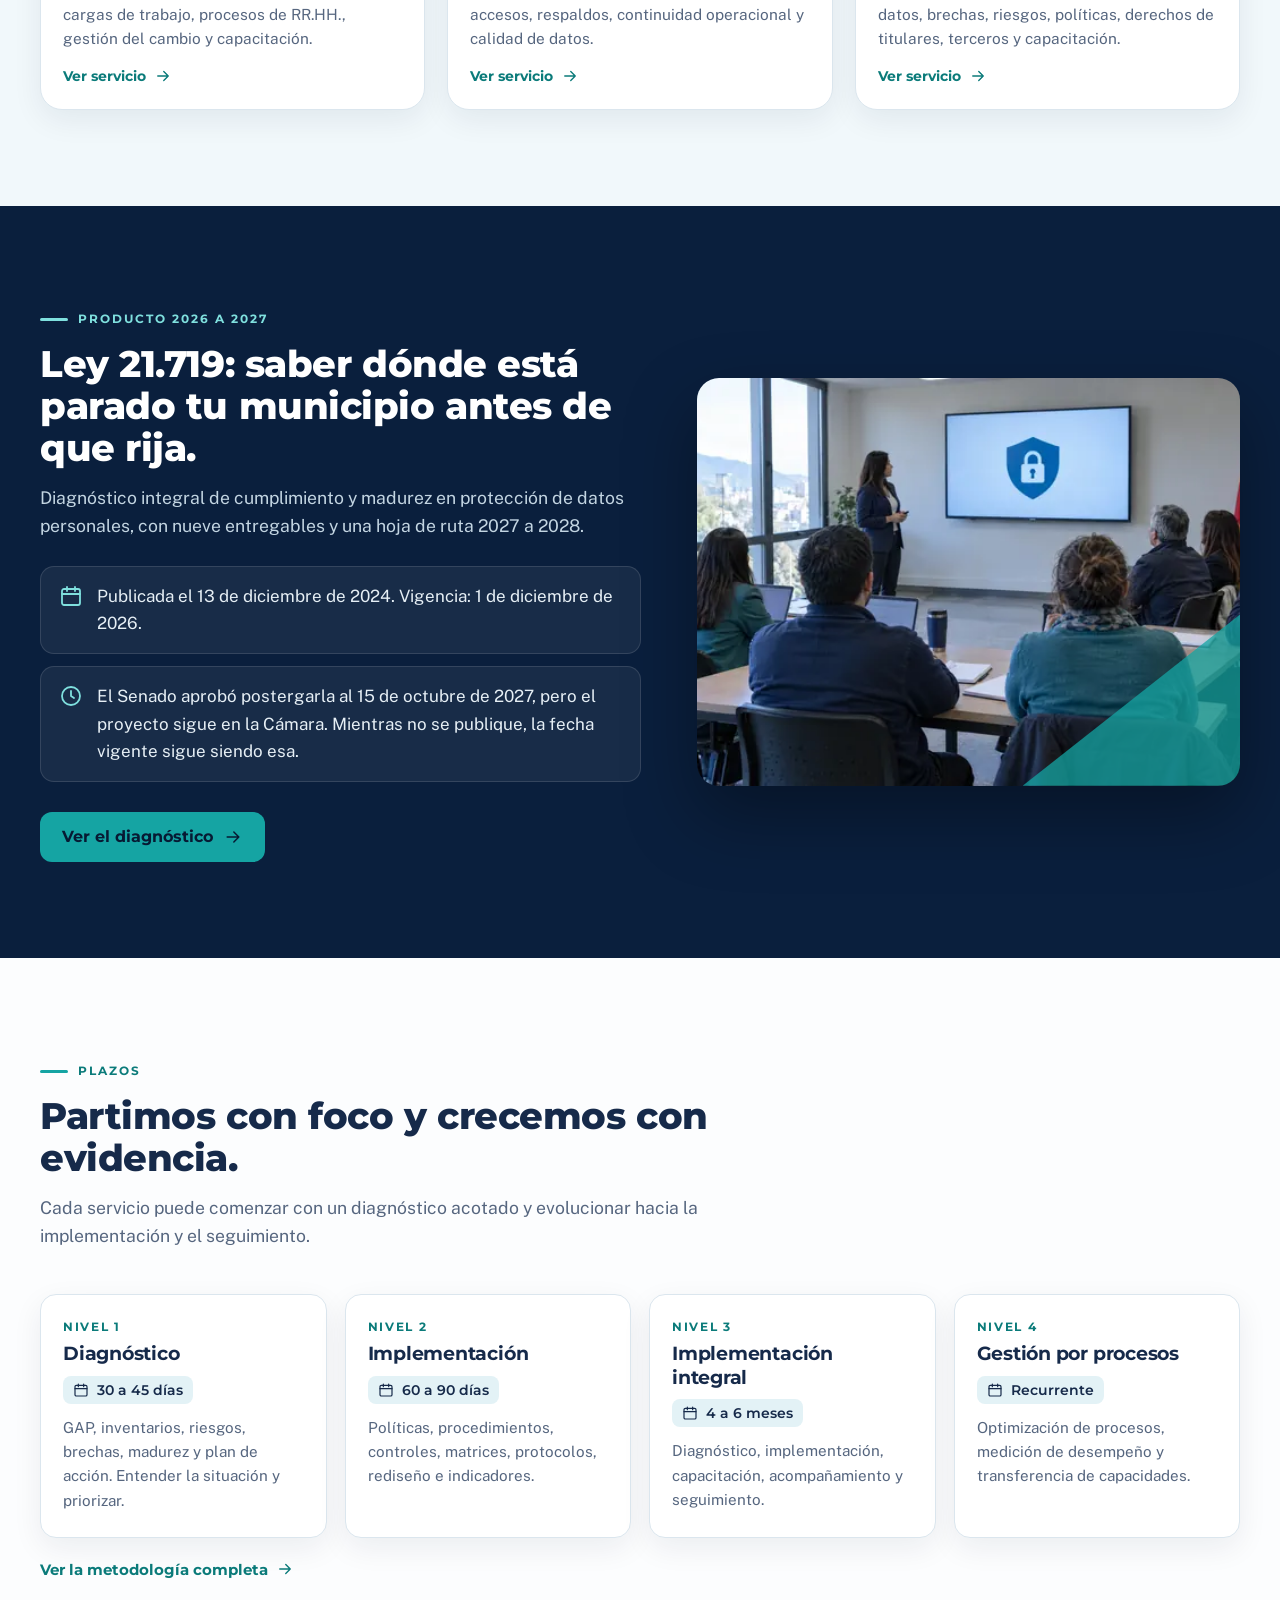
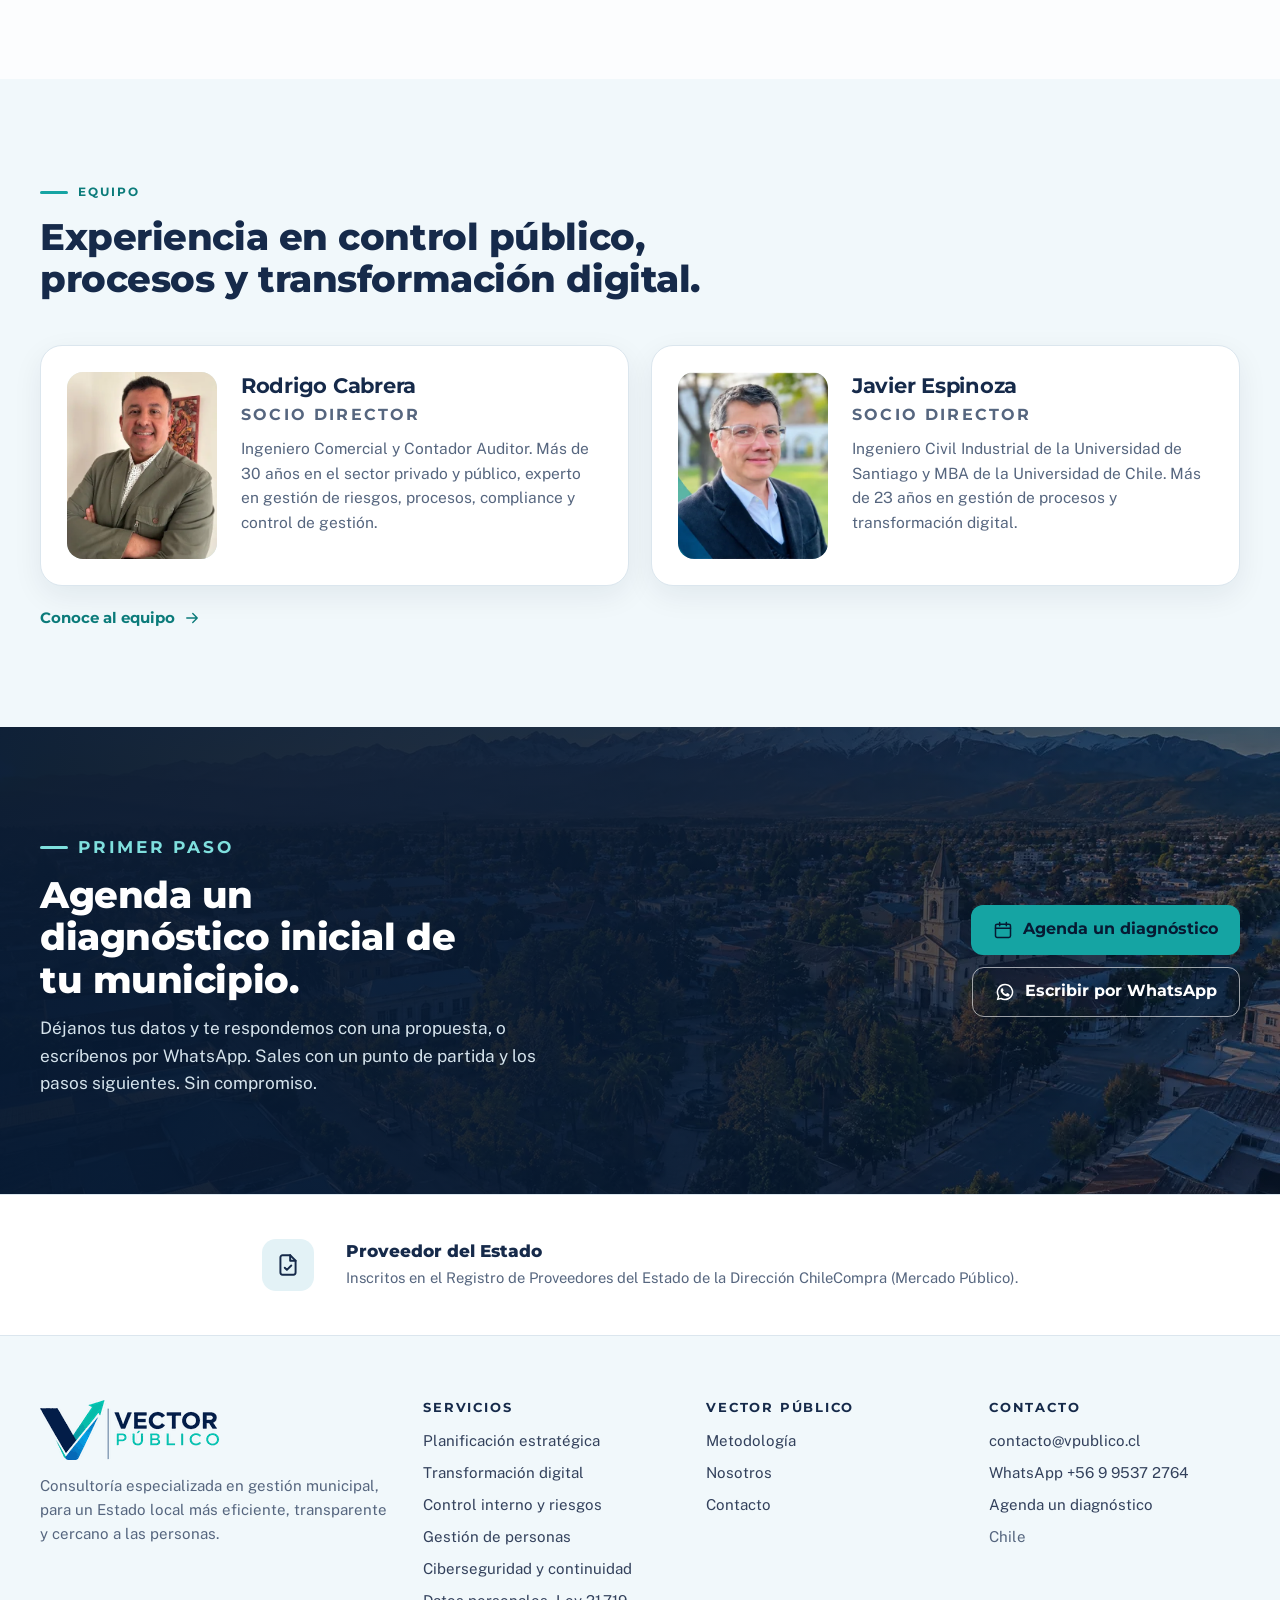
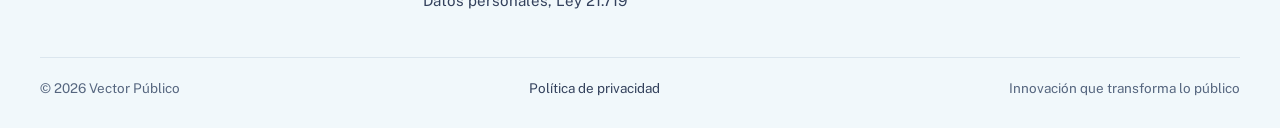
==== commit 17540ff5: "WhatsApp: nuevo número +56 9 9537 2764 en todo el sitio Todos los enlaces y textos de WhatsApp (barr" ====
--- a/index.html
+++ b/index.html
@@ -20,12 +20,12 @@
 <link rel="preload" href="assets/fonts/publicsans-latin.woff2" as="font" type="font/woff2" crossorigin>
 <link rel="stylesheet" href="assets/site.css">
 <script>document.documentElement.classList.add('js');setTimeout(function(){if(!window.VP_READY)document.documentElement.classList.remove('js')},3000)</script>
-<script type="application/ld+json">{"@context": "https://schema.org", "@type": "ProfessionalService", "name": "Vector Público", "slogan": "Innovación que transforma lo público", "description": "Consultoría especializada en gestión municipal: planificación, transformación digital, control interno, gestión de personas, ciberseguridad y protección de datos personales.", "url": "https://www.vpublico.cl/", "logo": "https://www.vpublico.cl/assets/logo-480.png", "telephone": "+56964261751", "areaServed": {"@type": "Country", "name": "Chile"}}</script>
+<script type="application/ld+json">{"@context": "https://schema.org", "@type": "ProfessionalService", "name": "Vector Público", "slogan": "Innovación que transforma lo público", "description": "Consultoría especializada en gestión municipal: planificación, transformación digital, control interno, gestión de personas, ciberseguridad y protección de datos personales.", "url": "https://www.vpublico.cl/", "logo": "https://www.vpublico.cl/assets/logo-480.png", "telephone": "+56995372764", "areaServed": {"@type": "Country", "name": "Chile"}}</script>
 </head>
 <body>
 <a class="skip" href="#contenido">Saltar al contenido</a>
 <svg width="0" height="0" style="position:absolute" aria-hidden="true" focusable="false"><symbol id="i-columns" viewBox="0 0 24 24"><path d="M3 9.5L12 4l9 5.5"/><path d="M4 21h16M5 18h14"/><path d="M6.5 10.5V18M10.5 10.5V18M13.5 10.5V18M17.5 10.5V18"/></symbol><symbol id="i-gear" viewBox="0 0 24 24"><circle cx="12" cy="12" r="3.2"/><path d="M12 2.8v2.4M12 18.8v2.4M2.8 12h2.4M18.8 12h2.4M5.5 5.5l1.7 1.7M16.8 16.8l1.7 1.7M5.5 18.5l1.7-1.7M16.8 7.2l1.7-1.7"/><circle cx="12" cy="12" r="6.6"/></symbol><symbol id="i-shield" viewBox="0 0 24 24"><path d="M12 3l8 3v6c0 5-3.5 8.2-8 9-4.5-.8-8-4-8-9V6l8-3z"/><path d="M8.6 12.2l2.4 2.4 4.5-4.8"/></symbol><symbol id="i-laptop" viewBox="0 0 24 24"><rect x="4" y="5" width="16" height="11" rx="1.6"/><path d="M2 19.5h20"/></symbol><symbol id="i-doccheck" viewBox="0 0 24 24"><path d="M14 3H7a2 2 0 0 0-2 2v14a2 2 0 0 0 2 2h10a2 2 0 0 0 2-2V8z"/><path d="M14 3v5h5"/><path d="M9 14.5l2 2 4-4"/></symbol><symbol id="i-doc" viewBox="0 0 24 24"><path d="M14 3H7a2 2 0 0 0-2 2v14a2 2 0 0 0 2 2h10a2 2 0 0 0 2-2V8z"/><path d="M14 3v5h5M9 13h6M9 17h6"/></symbol><symbol id="i-doclock" viewBox="0 0 24 24"><path d="M13 21H7a2 2 0 0 1-2-2V5a2 2 0 0 1 2-2h7l5 5v3"/><path d="M14 3v5h5"/><rect x="14" y="15" width="7" height="6" rx="1"/><path d="M15.8 15v-1.6a1.7 1.7 0 0 1 3.4 0V15"/></symbol><symbol id="i-map" viewBox="0 0 24 24"><path d="M9 4L3 6v14l6-2 6 2 6-2V4l-6 2-6-2z"/><path d="M9 4v14M15 6v14"/></symbol><symbol id="i-org" viewBox="0 0 24 24"><rect x="9" y="3" width="6" height="4.5" rx="1"/><rect x="3" y="16.5" width="6" height="4.5" rx="1"/><rect x="15" y="16.5" width="6" height="4.5" rx="1"/><path d="M12 7.5v4.5M6 16.5V12h12v4.5"/></symbol><symbol id="i-database" viewBox="0 0 24 24"><ellipse cx="12" cy="5.5" rx="7" ry="2.6"/><path d="M5 5.5v13c0 1.4 3.1 2.6 7 2.6s7-1.2 7-2.6v-13"/><path d="M5 12c0 1.4 3.1 2.6 7 2.6s7-1.2 7-2.6"/></symbol><symbol id="i-people" viewBox="0 0 24 24"><circle cx="9" cy="8" r="3"/><path d="M3.5 20c0-3.2 2.5-5.6 5.5-5.6s5.5 2.4 5.5 5.6"/><circle cx="17" cy="9" r="2.4"/><path d="M15.8 14.2c2.6.2 4.7 2.3 4.7 5.3"/></symbol><symbol id="i-user" viewBox="0 0 24 24"><circle cx="12" cy="8" r="4"/><path d="M4.5 21c0-4.2 3.4-7.5 7.5-7.5s7.5 3.3 7.5 7.5"/></symbol><symbol id="i-target" viewBox="0 0 24 24"><circle cx="12" cy="12" r="8.5"/><circle cx="12" cy="12" r="4.6"/><circle cx="12" cy="12" r="1.2"/></symbol><symbol id="i-chart" viewBox="0 0 24 24"><path d="M4 20V11M10 20v-6M16 20V8M3 20.5h18"/></symbol><symbol id="i-chartup" viewBox="0 0 24 24"><path d="M4 20V13M9.5 20v-5M15 20v-8M3 20.5h18"/><path d="M4 9l5-3.5 4 2.5 7-4.5"/><path d="M16.5 3.5H20V7"/></symbol><symbol id="i-check" viewBox="0 0 24 24"><path d="M5 12.5l4.5 4.5L19 7.5"/></symbol><symbol id="i-arrow" viewBox="0 0 24 24"><path d="M5 12h14M13 6l6 6-6 6"/></symbol><symbol id="i-chevron" viewBox="0 0 24 24"><path d="M6 9l6 6 6-6"/></symbol><symbol id="i-plus" viewBox="0 0 24 24"><path d="M12 5v14M5 12h14"/></symbol><symbol id="i-clock" viewBox="0 0 24 24"><circle cx="12" cy="12" r="9"/><path d="M12 7v5l3 2"/></symbol><symbol id="i-calendar" viewBox="0 0 24 24"><rect x="3" y="5" width="18" height="16" rx="2"/><path d="M3 10h18M8 3v4M16 3v4"/></symbol><symbol id="i-bulb" viewBox="0 0 24 24"><path d="M9 18h6M10 21h4"/><path d="M12 3a6 6 0 0 0-3.6 10.8c.7.5 1.1 1.3 1.1 2.1V17h5v-1.1c0-.8.4-1.6 1.1-2.1A6 6 0 0 0 12 3z"/></symbol><symbol id="i-search" viewBox="0 0 24 24"><circle cx="11" cy="11" r="6.5"/><path d="M16 16l5 5"/></symbol><symbol id="i-alert" viewBox="0 0 24 24"><path d="M12 3.5l9.5 16.5h-19z"/><path d="M12 10v4.5M12 17.4v.1"/></symbol><symbol id="i-folder" viewBox="0 0 24 24"><path d="M3 7a2 2 0 0 1 2-2h4l2 2h8a2 2 0 0 1 2 2v8a2 2 0 0 1-2 2H5a2 2 0 0 1-2-2z"/></symbol><symbol id="i-network" viewBox="0 0 24 24"><circle cx="12" cy="5" r="2.5"/><circle cx="5" cy="18.5" r="2.5"/><circle cx="19" cy="18.5" r="2.5"/><path d="M12 7.5v4M12 11.5L6.6 16.6M12 11.5l5.4 5.1"/></symbol><symbol id="i-route" viewBox="0 0 24 24"><circle cx="6" cy="19" r="2"/><circle cx="18" cy="5" r="2"/><path d="M8 19h6.5a3.5 3.5 0 0 0 0-7h-5a3.5 3.5 0 0 1 0-7H16"/></symbol><symbol id="i-refresh" viewBox="0 0 24 24"><path d="M20 11a8 8 0 0 0-14.3-4.9L4 8"/><path d="M4 4v4h4"/><path d="M4 13a8 8 0 0 0 14.3 4.9L20 16"/><path d="M20 20v-4h-4"/></symbol><symbol id="i-leaf" viewBox="0 0 24 24"><path d="M5 19c0-8 5.5-13.5 15-14-.4 9.6-6 15-14 15"/><path d="M5 19c3.5-3.8 6.5-6.4 10-8.4"/></symbol><symbol id="i-coins" viewBox="0 0 24 24"><ellipse cx="9" cy="7" rx="5.5" ry="2.5"/><path d="M3.5 7v4c0 1.4 2.5 2.5 5.5 2.5s5.5-1.1 5.5-2.5V7"/><path d="M9.5 16.3c.9 1.3 3.2 2.2 5.5 2.2 3 0 5.5-1.1 5.5-2.5v-4c0-1.2-1.6-2.2-4-2.5"/></symbol><symbol id="i-chat" viewBox="0 0 24 24"><path d="M4 5h16v11H9.5L5 20v-4H4z"/></symbol><symbol id="i-cap" viewBox="0 0 24 24"><path d="M2 9.5L12 5l10 4.5L12 14z"/><path d="M6 11.5V16c0 1.2 2.7 3 6 3s6-1.8 6-3v-4.5"/></symbol><symbol id="i-menu" viewBox="0 0 24 24"><path d="M4 7h16M4 12h16M4 17h16"/></symbol><symbol id="i-close" viewBox="0 0 24 24"><path d="M6 6l12 12M18 6L6 18"/></symbol><symbol id="i-pin" viewBox="0 0 24 24"><path d="M12 21s-6.5-6-6.5-11a6.5 6.5 0 0 1 13 0c0 5-6.5 11-6.5 11z"/><circle cx="12" cy="10" r="2.4"/></symbol><symbol id="i-layers" viewBox="0 0 24 24"><path d="M12 3l9 5-9 5-9-5 9-5z"/><path d="M3 13l9 5 9-5"/></symbol><symbol id="i-globe" viewBox="0 0 24 24"><circle cx="12" cy="12" r="9"/><path d="M3 12h18M12 3c2.5 2.5 3.8 5.5 3.8 9s-1.3 6.5-3.8 9c-2.5-2.5-3.8-5.5-3.8-9S9.5 5.5 12 3z"/></symbol><symbol id="i-whatsapp" viewBox="0 0 24 24"><path d="M12 2a10 10 0 0 0-8.6 15.1L2 22l5-1.3A10 10 0 1 0 12 2zm0 18.2a8.2 8.2 0 0 1-4.2-1.2l-.3-.2-3 .8.8-2.9-.2-.3A8.2 8.2 0 1 1 12 20.2zm4.5-6.1c-.2-.1-1.5-.7-1.7-.8-.2-.1-.4-.1-.6.1l-.8 1c-.1.2-.3.2-.5.1a6.7 6.7 0 0 1-3.3-2.9c-.3-.4.2-.4.7-1.3.1-.2 0-.3 0-.5l-.8-1.8c-.2-.5-.4-.4-.6-.4h-.5a1 1 0 0 0-.7.3 3 3 0 0 0-.9 2.2c0 1.3.9 2.5 1.1 2.7.1.2 1.9 2.9 4.6 4 1.7.7 2.3.8 3.2.7.5-.1 1.5-.6 1.7-1.2.2-.6.2-1.1.2-1.2-.1-.1-.3-.2-.6-.3z"/></symbol></svg>
-<div class="topbar"><div class="wrap"><a href="https://wa.me/56964261751?text=Hola%2C%20quiero%20agendar%20un%20diagn%C3%B3stico%20inicial%20para%20mi%20municipio." target="_blank" rel="noopener"><svg class="ic fill" aria-hidden="true" focusable="false"><use href="#i-whatsapp"/></svg>WhatsApp +56 9 6426 1751</a><p class="claims"><span>Municipios más eficientes</span><span>Territorios más fuertes</span><span>Personas con mejores servicios</span></p></div></div>
+<div class="topbar"><div class="wrap"><a href="https://wa.me/56995372764?text=Hola%2C%20quiero%20agendar%20un%20diagn%C3%B3stico%20inicial%20para%20mi%20municipio." target="_blank" rel="noopener"><svg class="ic fill" aria-hidden="true" focusable="false"><use href="#i-whatsapp"/></svg>WhatsApp +56 9 9537 2764</a><p class="claims"><span>Municipios más eficientes</span><span>Territorios más fuertes</span><span>Personas con mejores servicios</span></p></div></div>
 <header class="site-header">
 <div class="wrap">
 <a class="brand" href="index.html" aria-label="Vector Público, ir al inicio"><img src="assets/logo-marca-156.png" srcset="assets/logo-marca-156.png 1x, assets/logo-marca-195.png 1.25x, assets/logo-marca-234.png 1.5x, assets/logo-marca-312.png 2x, assets/logo-marca-468.png 3x" alt="Vector Público" width="156" height="52"><span class="brand-tag">Innovación<br>que transforma<br>lo público</span></a>
@@ -114,7 +114,7 @@
 <div class="bg" aria-hidden="true"><picture><source type="image/webp" srcset="assets/img/contacto-640.webp 640w, assets/img/contacto-960.webp 960w, assets/img/contacto-1280.webp 1280w, assets/img/contacto-1600.webp 1600w, assets/img/contacto-1920.webp 1920w, assets/img/contacto-2400.webp 2400w" sizes="100vw"><img src="assets/img/contacto-960.jpg" srcset="assets/img/contacto-960.jpg 960w, assets/img/contacto-1600.jpg 1600w" sizes="100vw" width="1600" height="900" alt="" style="object-position:50% 60%" loading="lazy" decoding="async"></picture></div>
 <div class="wrap reveal">
 <div><p class="kicker">Primer paso</p><h2 id="cta-t">Agenda un diagnóstico inicial de tu municipio.</h2><p>Déjanos tus datos y te respondemos con una propuesta, o escríbenos por WhatsApp. Sales con un punto de partida y los pasos siguientes. Sin compromiso.</p></div>
-<div class="actions"><a class="btn" href="contacto.html#formulario"><svg class="ic" aria-hidden="true" focusable="false"><use href="#i-calendar"/></svg>Agenda un diagnóstico</a><a class="btn btn-outline-light" href="https://wa.me/56964261751?text=Hola%2C%20quiero%20agendar%20un%20diagn%C3%B3stico%20inicial%20para%20mi%20municipio." target="_blank" rel="noopener"><svg class="ic fill" aria-hidden="true" focusable="false"><use href="#i-whatsapp"/></svg>Escribir por WhatsApp</a></div>
+<div class="actions"><a class="btn" href="contacto.html#formulario"><svg class="ic" aria-hidden="true" focusable="false"><use href="#i-calendar"/></svg>Agenda un diagnóstico</a><a class="btn btn-outline-light" href="https://wa.me/56995372764?text=Hola%2C%20quiero%20agendar%20un%20diagn%C3%B3stico%20inicial%20para%20mi%20municipio." target="_blank" rel="noopener"><svg class="ic fill" aria-hidden="true" focusable="false"><use href="#i-whatsapp"/></svg>Escribir por WhatsApp</a></div>
 </div>
 </section>
 <!-- SELLO PROVEEDOR DEL ESTADO: visible. Falta el botón "Verificar en Mercado Público", que necesita el RUT de Vector Público.
@@ -136,7 +136,7 @@
 <div><img src="assets/logo-marca-180.png" srcset="assets/logo-marca-180.png 1x, assets/logo-marca-225.png 1.25x, assets/logo-marca-270.png 1.5x, assets/logo-marca-360.png 2x, assets/logo-marca-540.png 3x" alt="Vector Público" width="180" height="60" loading="lazy"><p>Consultoría especializada en gestión municipal, para un Estado local más eficiente, transparente y cercano a las personas.</p></div>
 <div><h4>Servicios</h4><ul><li><a href="servicios/planificacion-estrategica.html">Planificación estratégica</a></li><li><a href="servicios/transformacion-digital.html">Transformación digital</a></li><li><a href="servicios/control-interno.html">Control interno y riesgos</a></li><li><a href="servicios/gestion-de-personas.html">Gestión de personas</a></li><li><a href="servicios/ciberseguridad.html">Ciberseguridad y continuidad</a></li><li><a href="servicios/proteccion-de-datos.html">Datos personales, Ley 21.719</a></li></ul></div>
 <div><h4>Vector Público</h4><ul><li><a href="metodologia.html">Metodología</a></li><li><a href="nosotros.html">Nosotros</a></li><li><a href="contacto.html">Contacto</a></li></ul></div>
-<div><h4>Contacto</h4><ul><li><a href="mailto:contacto@vpublico.cl">contacto@vpublico.cl</a></li><li><a href="https://wa.me/56964261751?text=Hola%2C%20quiero%20agendar%20un%20diagn%C3%B3stico%20inicial%20para%20mi%20municipio." target="_blank" rel="noopener">WhatsApp +56 9 6426 1751</a></li><li><a href="contacto.html#formulario">Agenda un diagnóstico</a></li><li>Chile</li></ul></div>
+<div><h4>Contacto</h4><ul><li><a href="mailto:contacto@vpublico.cl">contacto@vpublico.cl</a></li><li><a href="https://wa.me/56995372764?text=Hola%2C%20quiero%20agendar%20un%20diagn%C3%B3stico%20inicial%20para%20mi%20municipio." target="_blank" rel="noopener">WhatsApp +56 9 9537 2764</a></li><li><a href="contacto.html#formulario">Agenda un diagnóstico</a></li><li>Chile</li></ul></div>
 </div>
 <div class="legal"><span>© 2026 Vector Público</span><a href="privacidad.html">Política de privacidad</a><span>Innovación que transforma lo público</span></div>
 </div>
